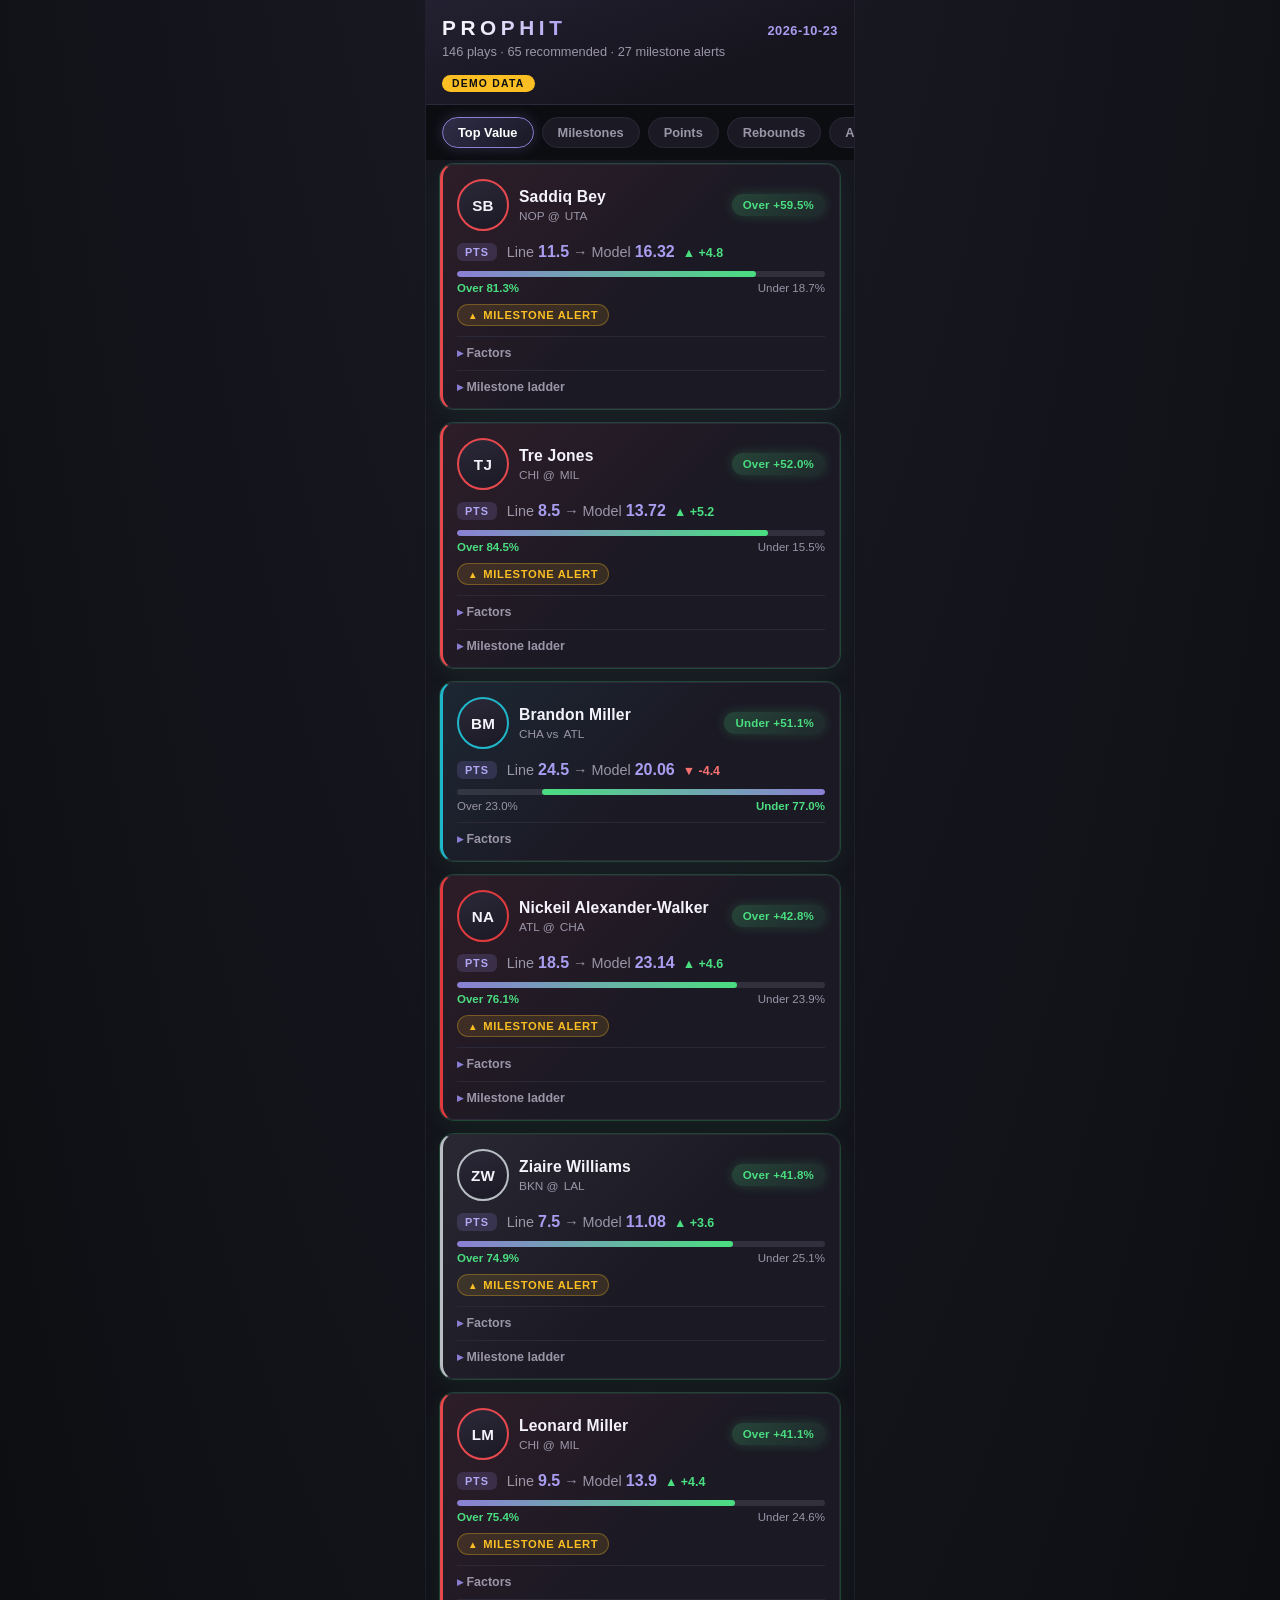
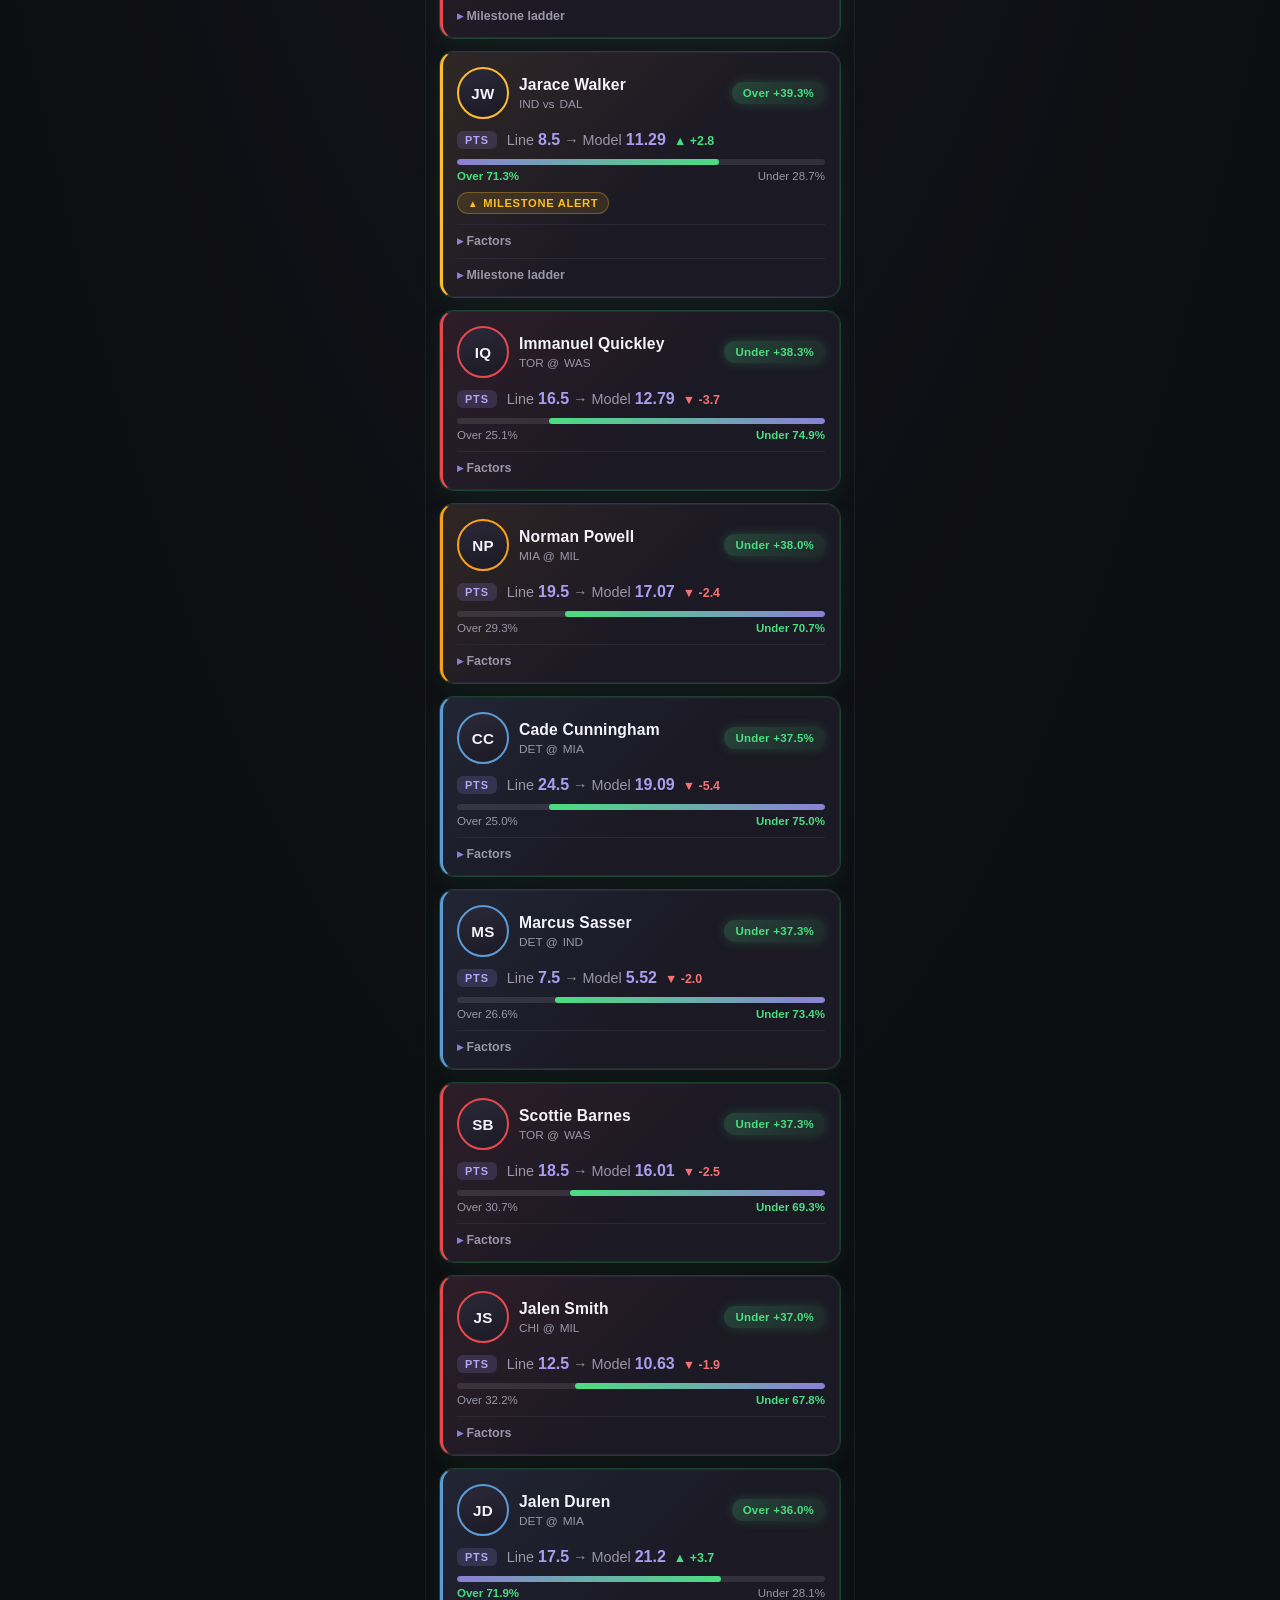
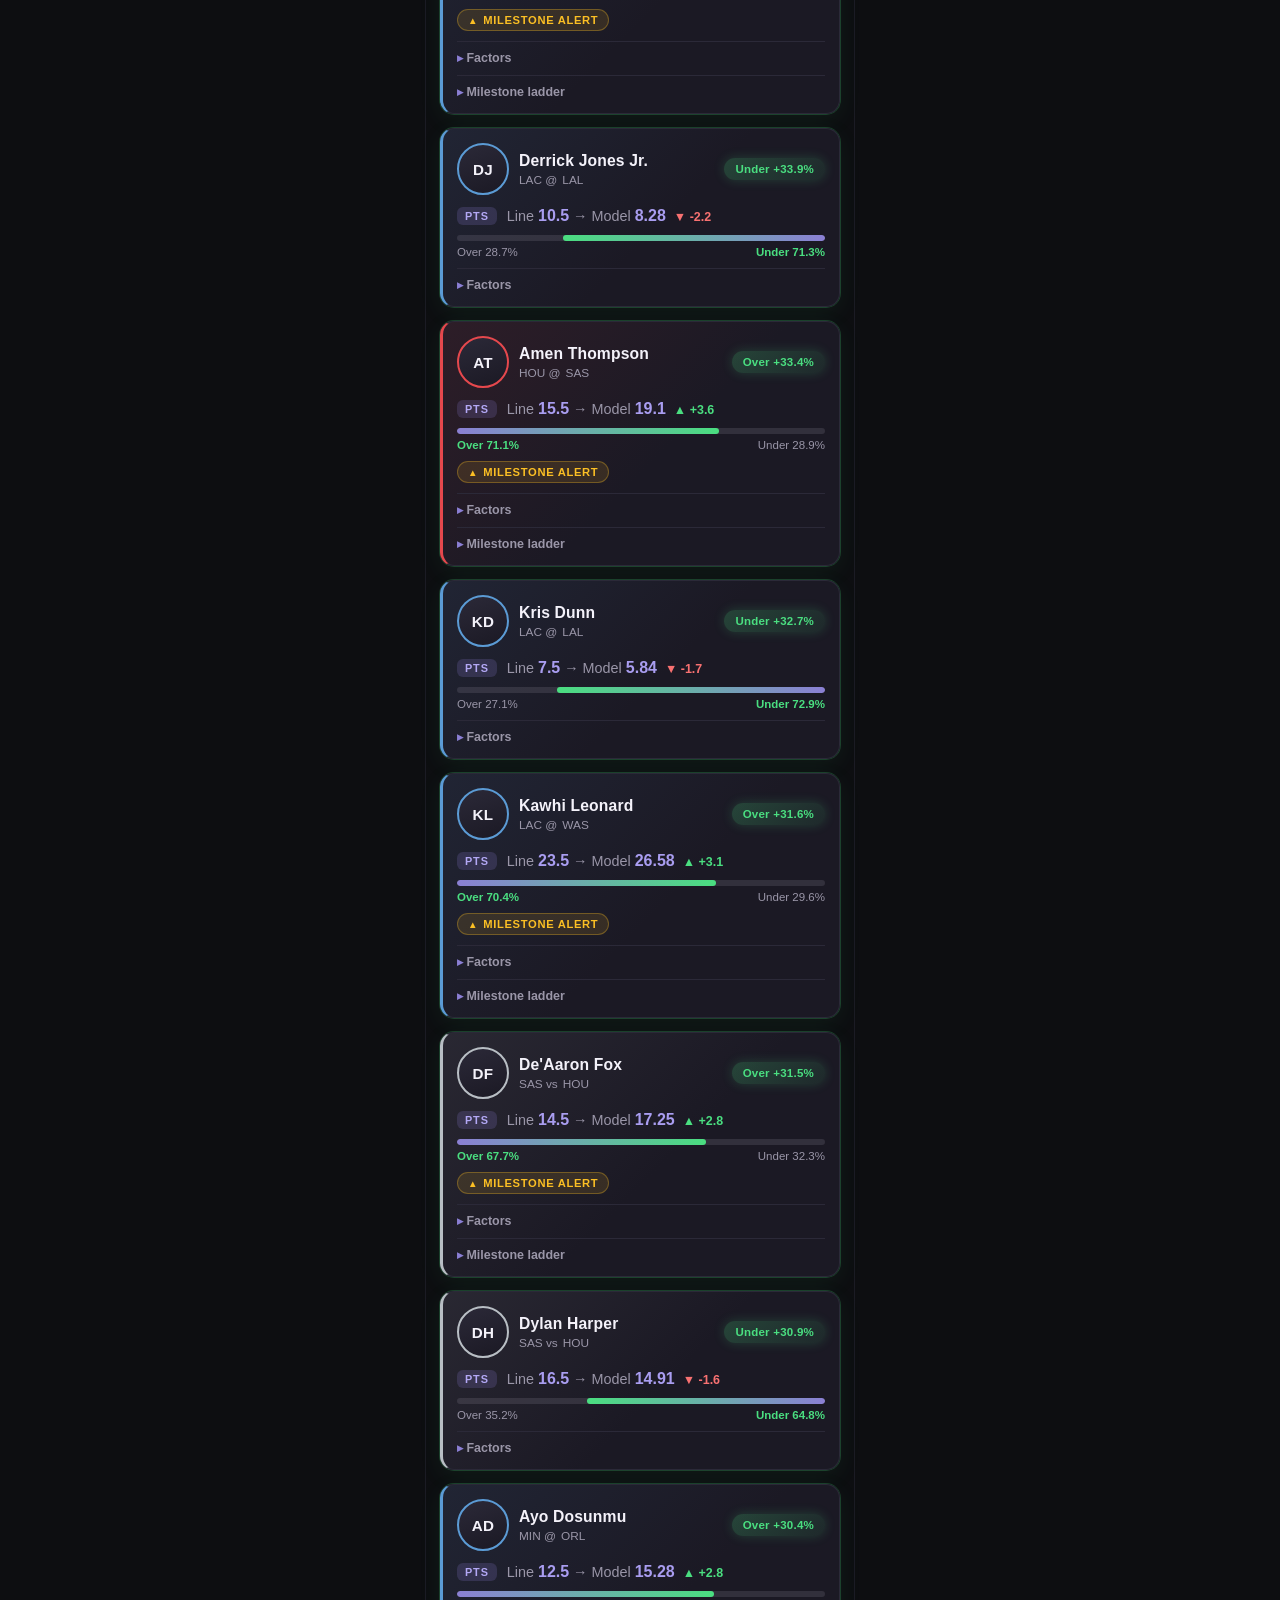
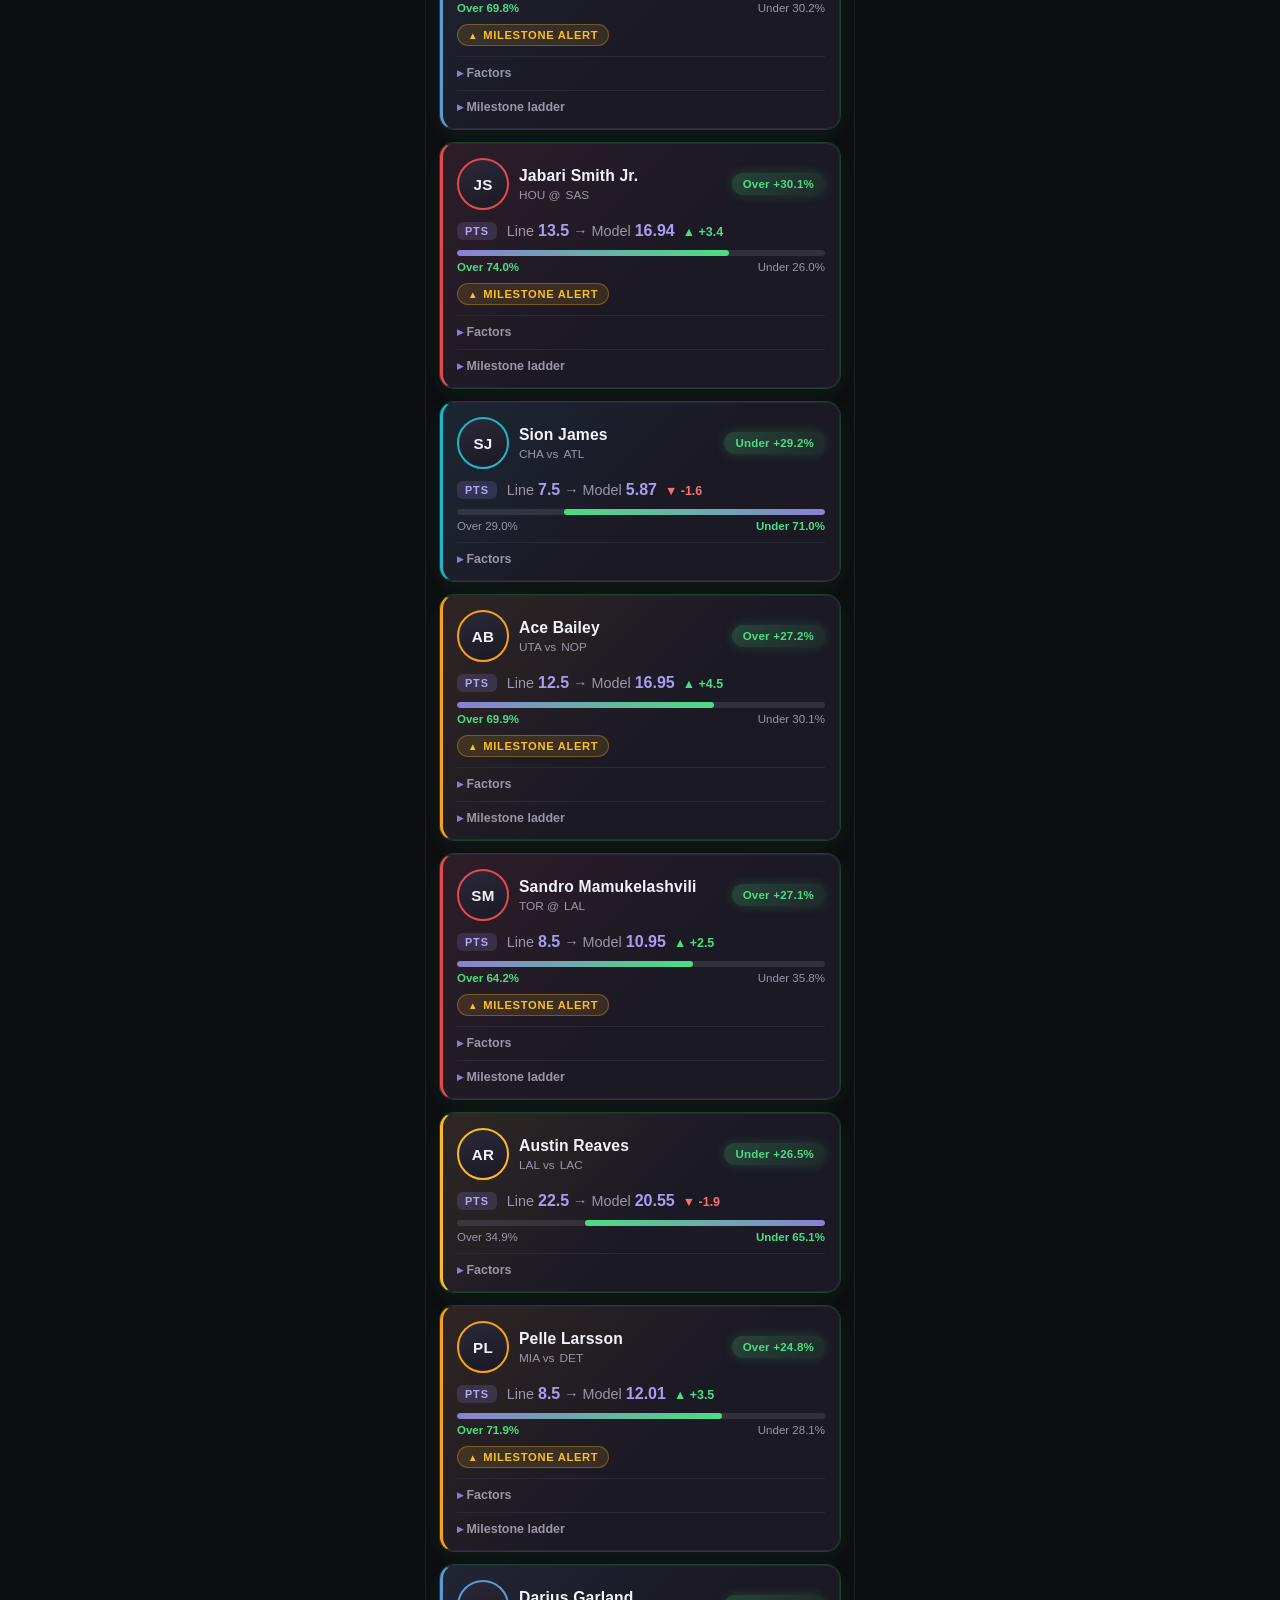
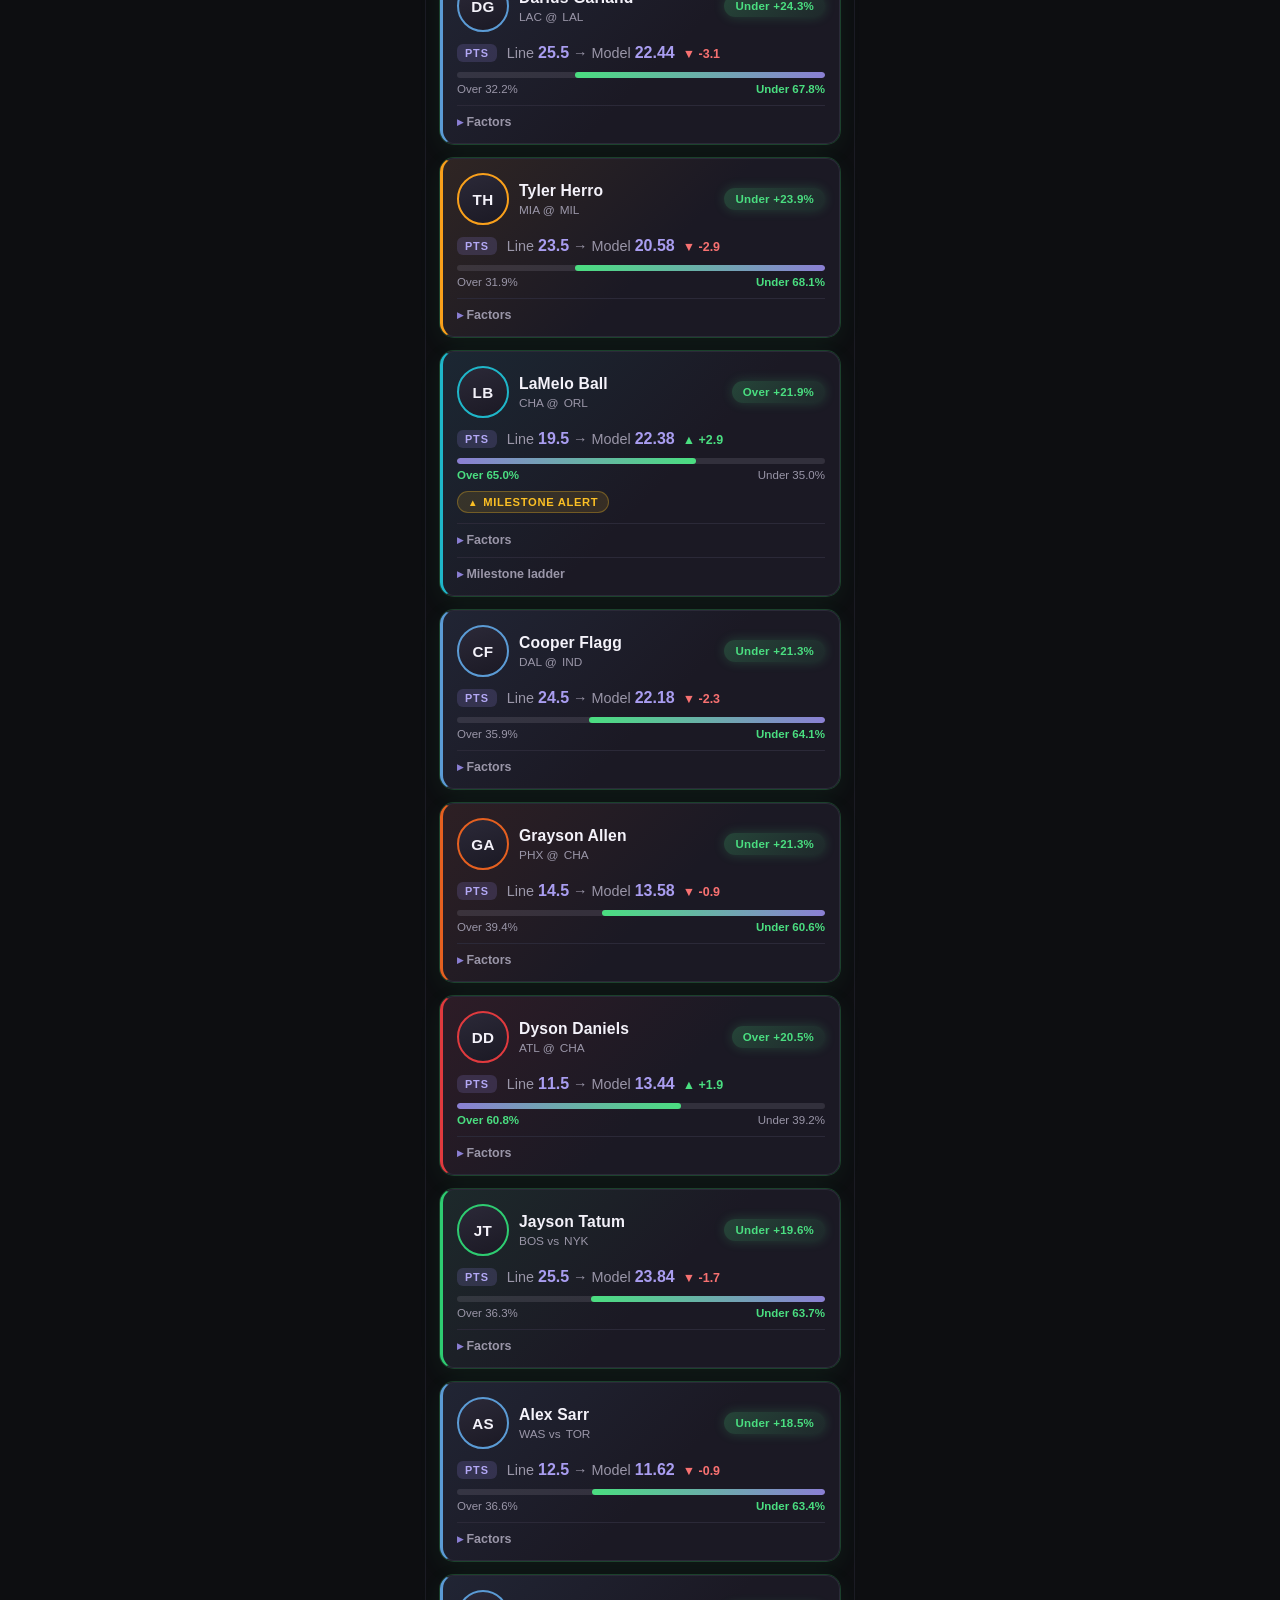
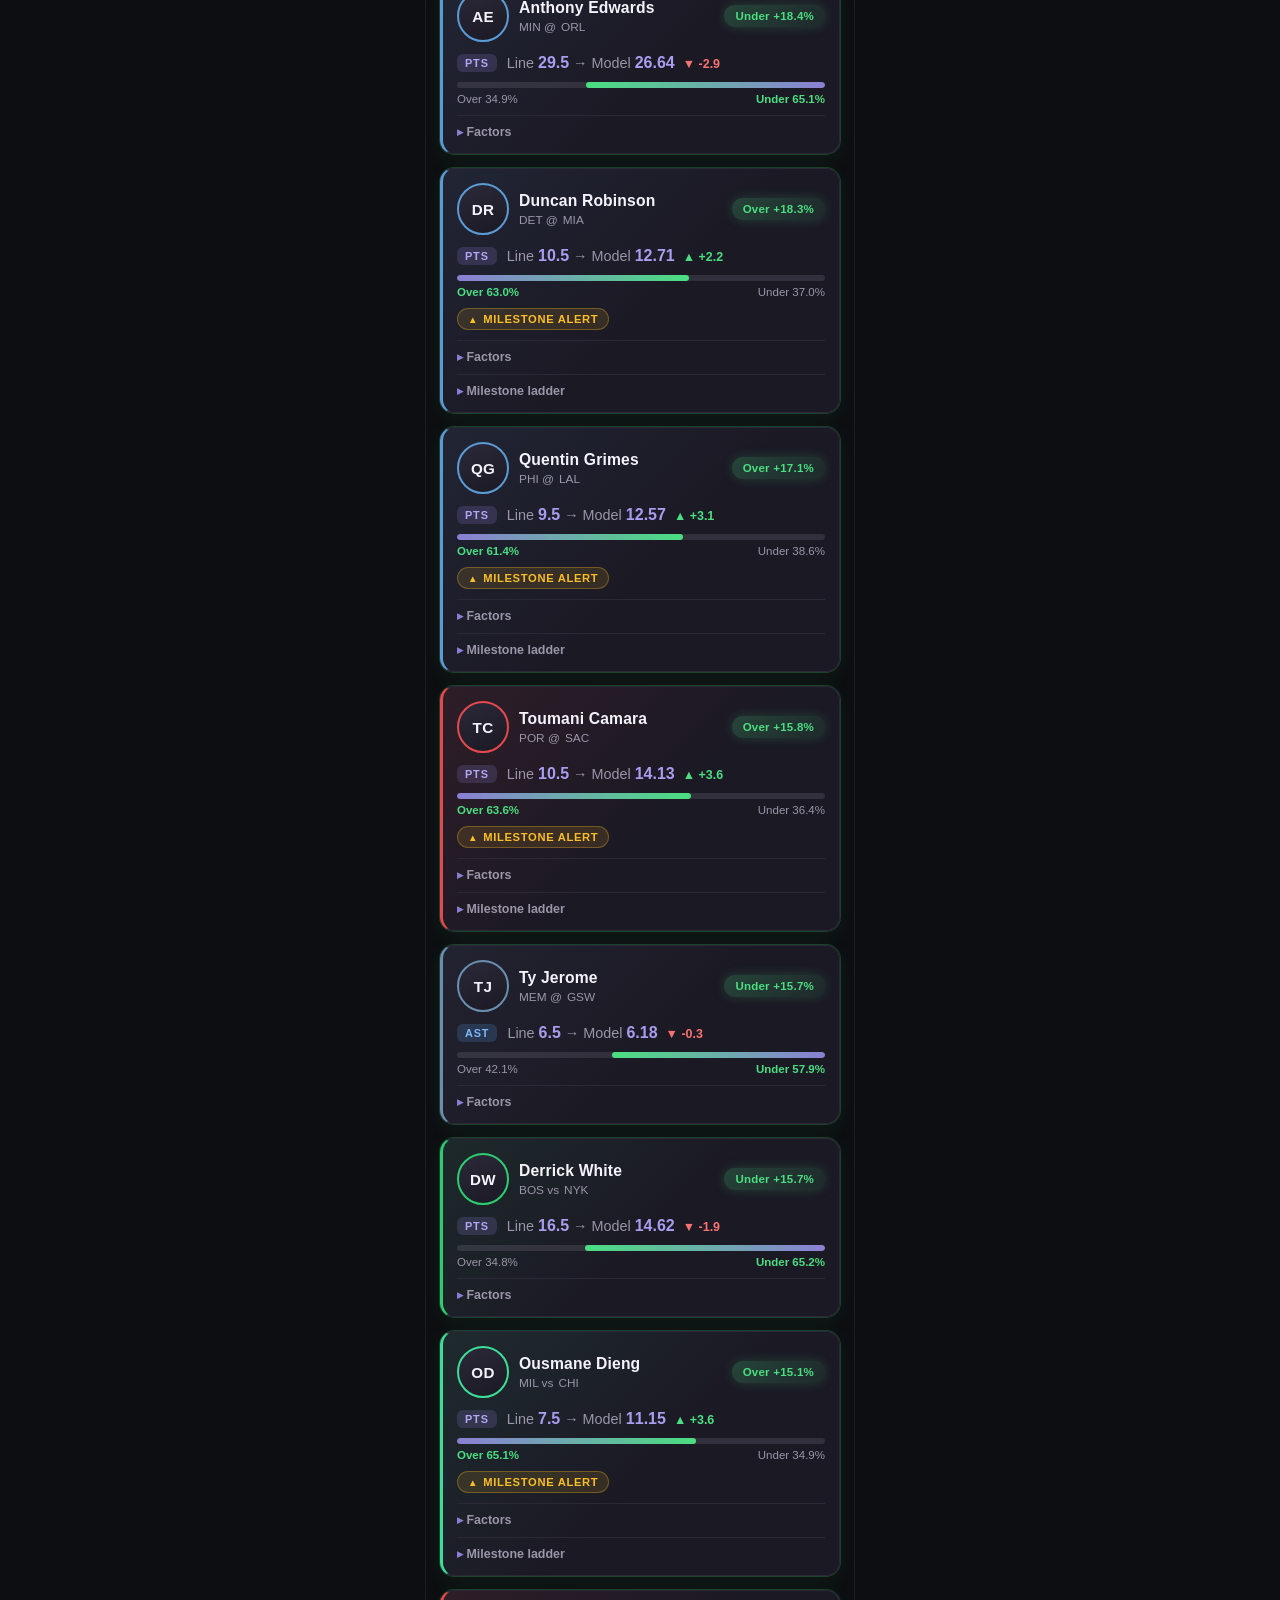
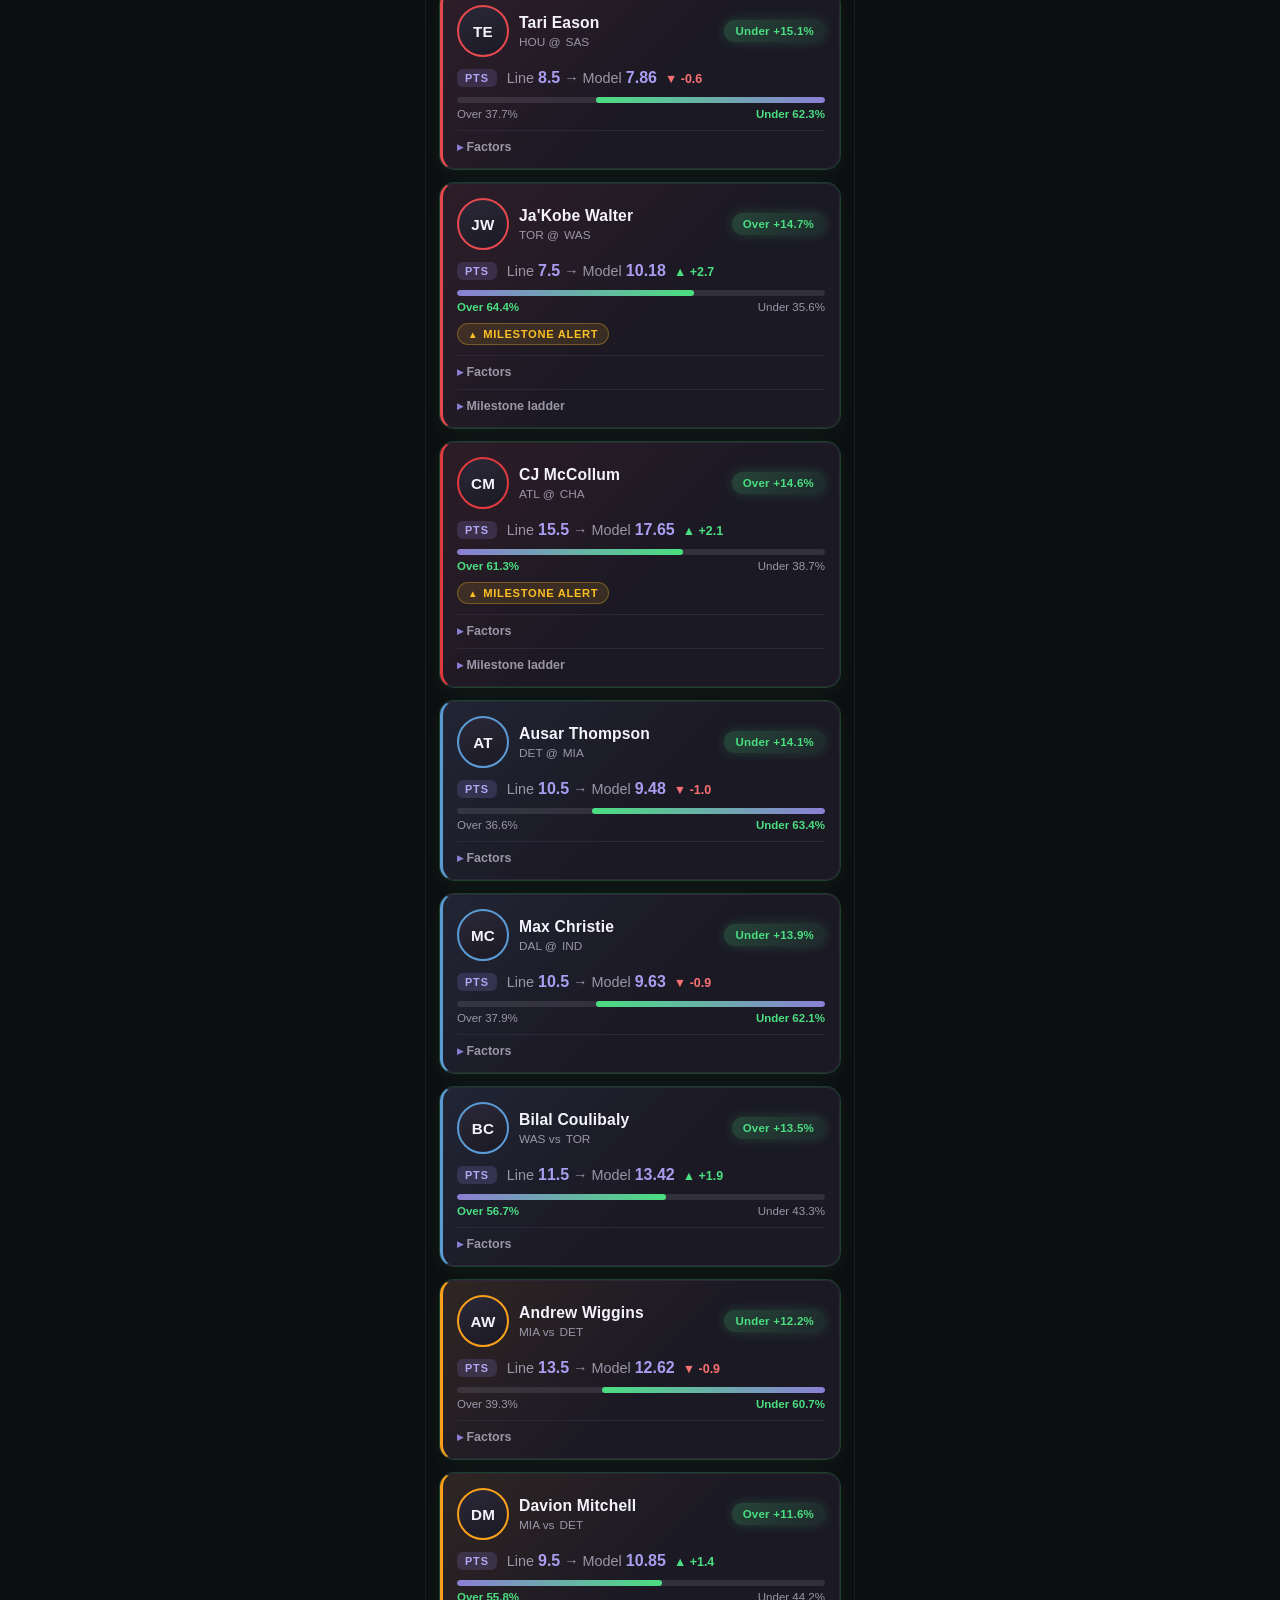
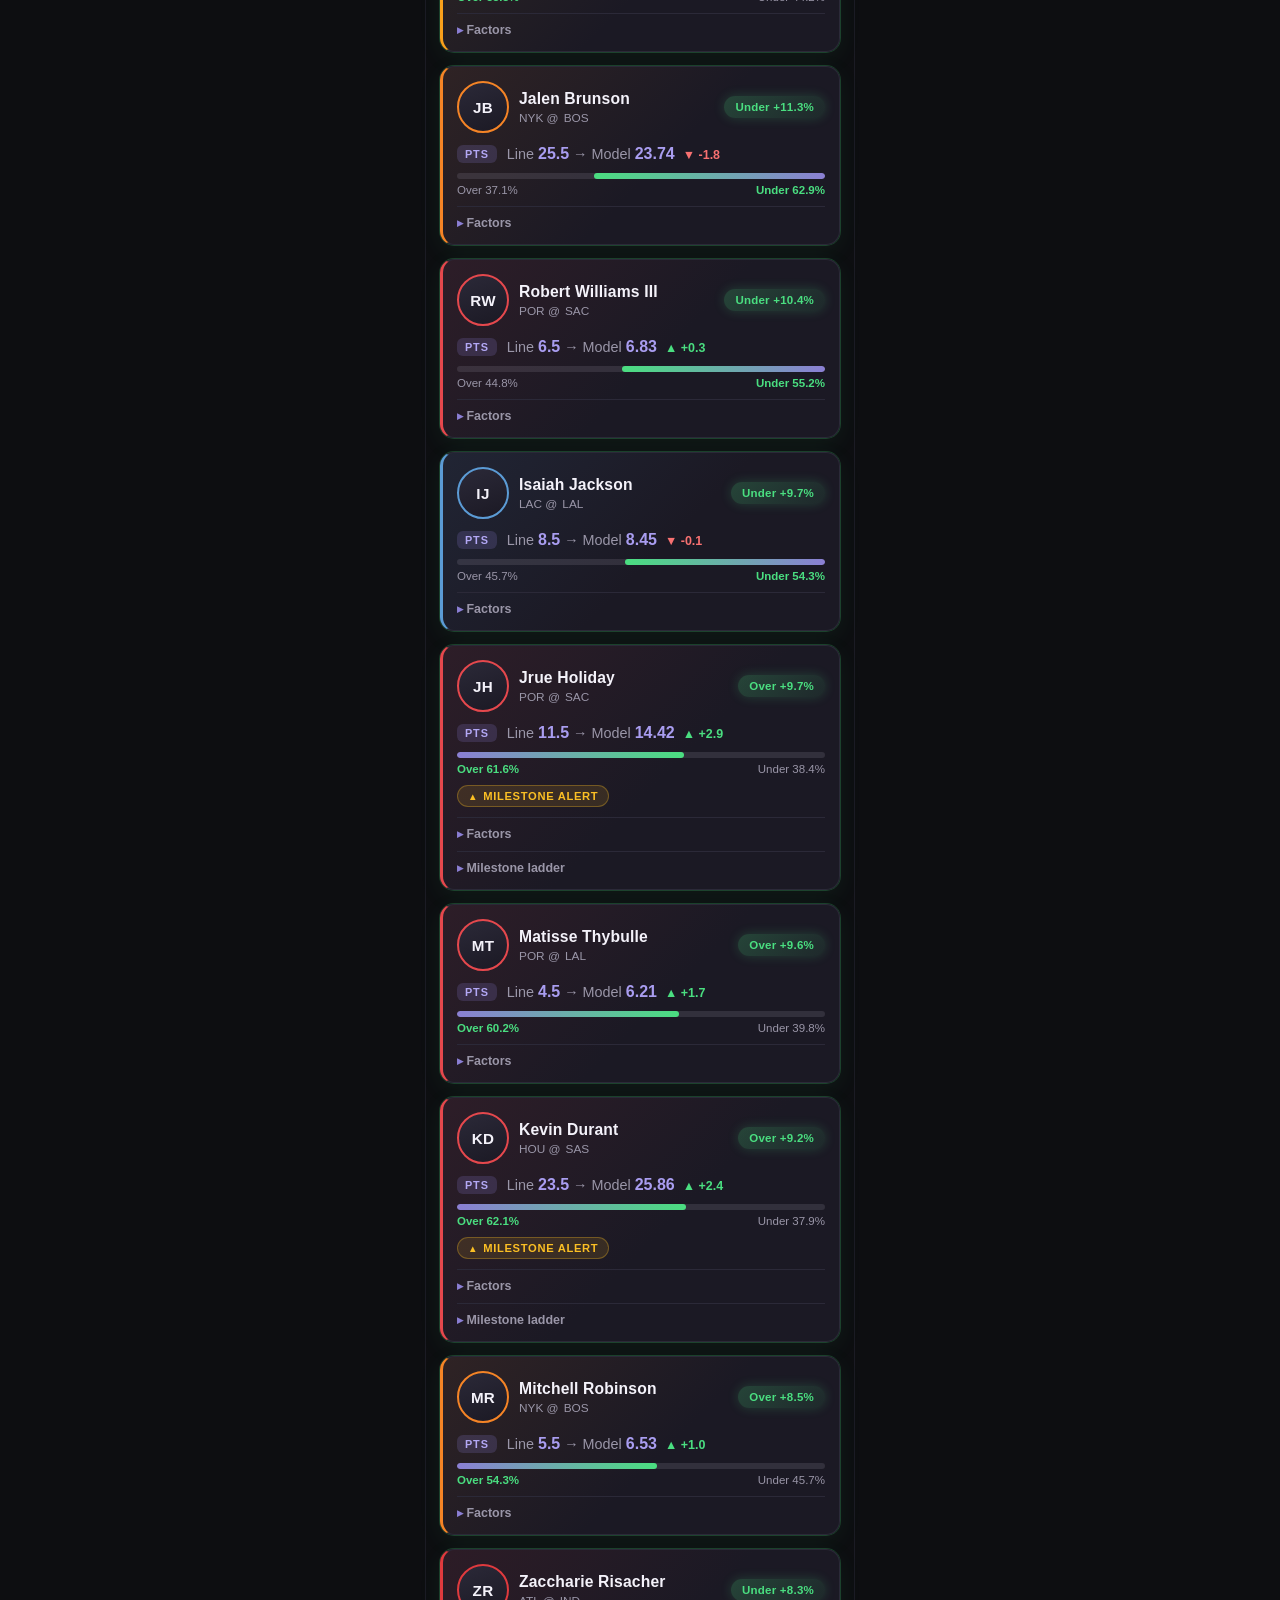
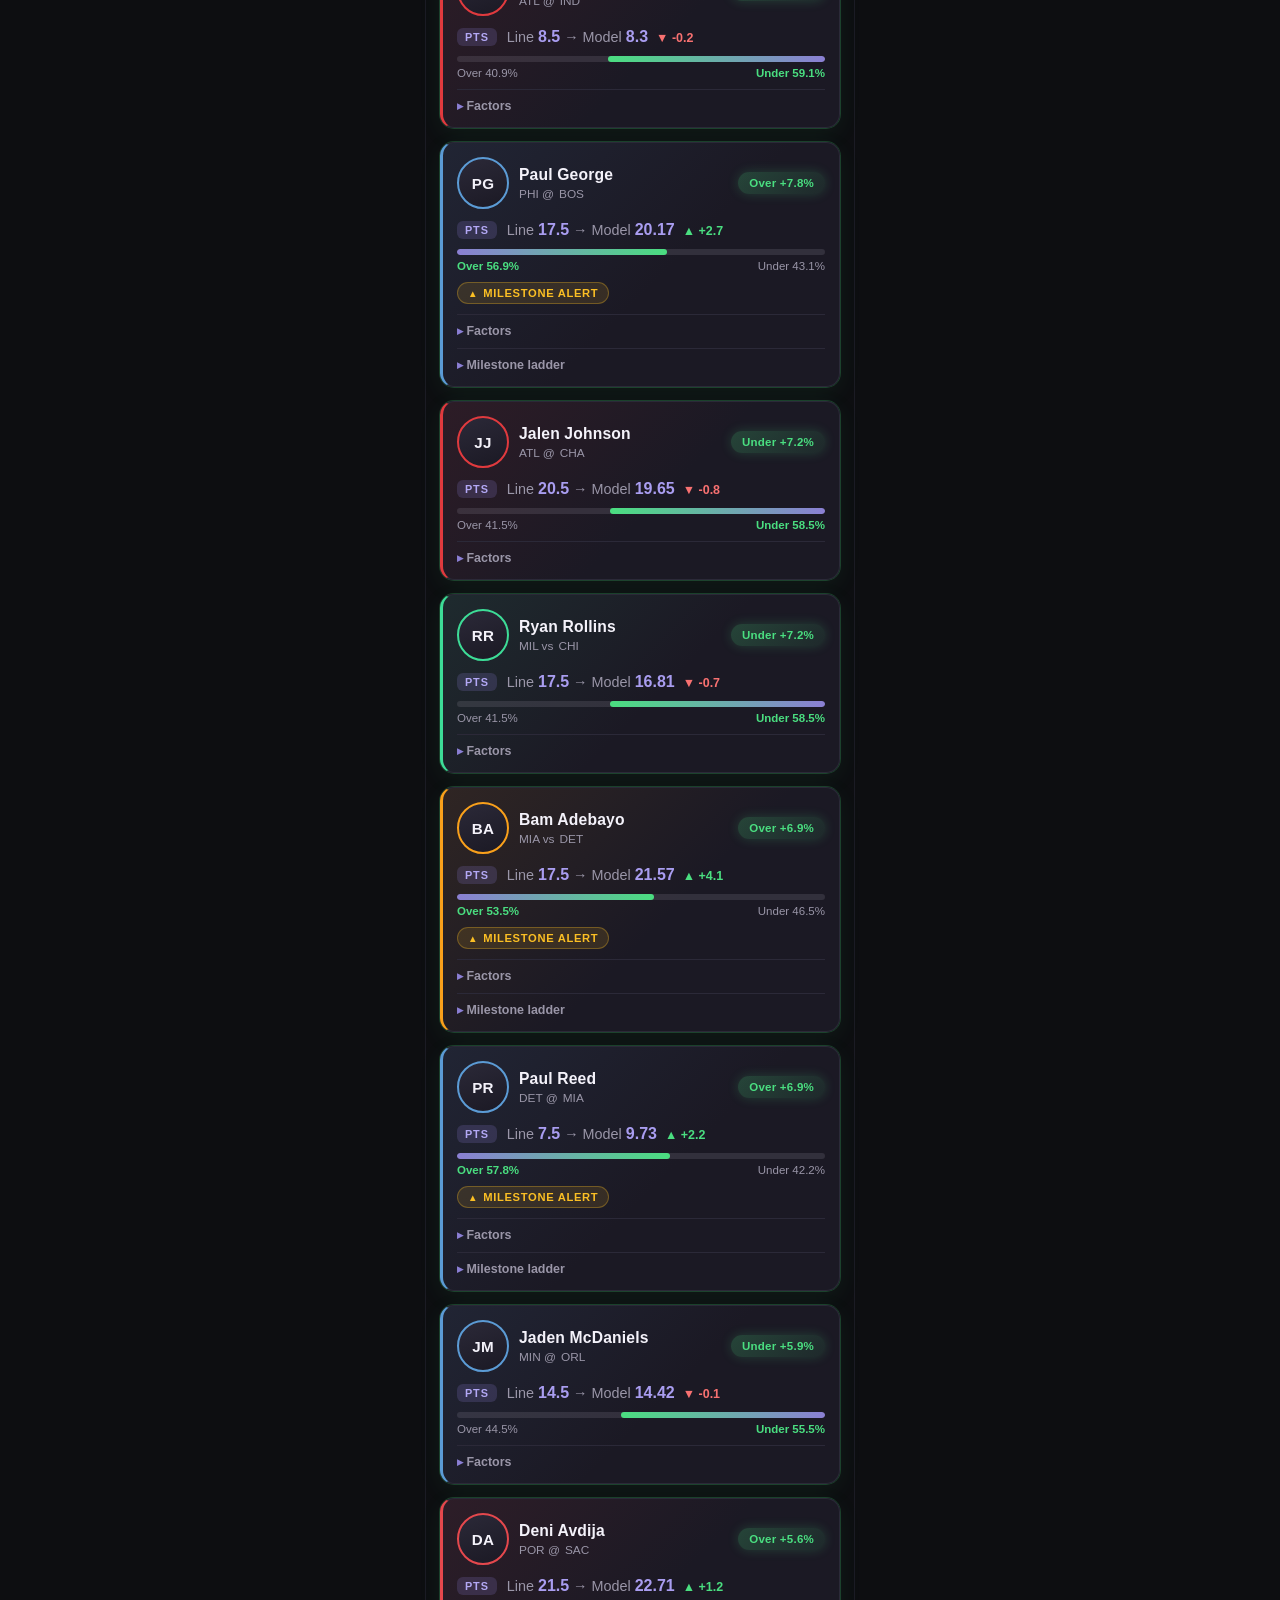
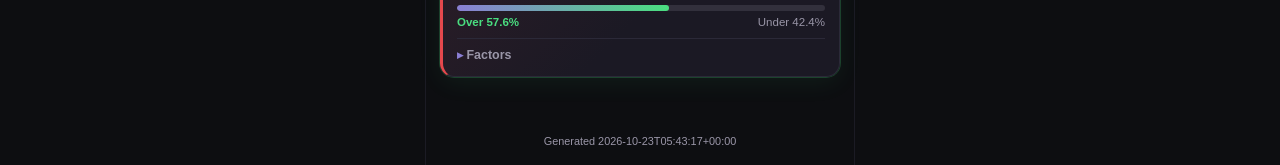
==== site/index.html @ 22189f34 "Real data pipeline: statpick.ai consensus + model record tracker - Consensus source chain now starts" ====
<!DOCTYPE html>
<html lang="en">
  <head>
    <meta charset="UTF-8" />
    <meta
      name="viewport"
      content="width=device-width, initial-scale=1.0, viewport-fit=cover"
    />
    <meta name="theme-color" content="#121316" />
    <title>Prophit — Daily NBA Prop Slate</title>
    <link rel="stylesheet" href="styles.css" />
  </head>
  <body>
    <div class="app">
      <header class="slate-header">
        <div class="header-row">
          <h1>PROPHIT</h1>
          <span id="slate-date" class="slate-date"></span>
        </div>
        <p id="slate-summary" class="slate-summary">Loading slate…</p>
        <div id="model-record" class="model-record" hidden></div>
        <div id="demo-badge" class="demo-badge" hidden>DEMO DATA</div>
      </header>

      <nav class="filter-tabs" id="filter-tabs" aria-label="Play filters">
        <button data-filter="value" class="tab active">Top Value</button>
        <button data-filter="milestones" class="tab">Milestones</button>
        <button data-filter="pts" class="tab">Points</button>
        <button data-filter="reb" class="tab">Rebounds</button>
        <button data-filter="ast" class="tab">Assists</button>
        <button data-filter="all" class="tab">All Plays</button>
      </nav>

      <main id="plays" class="plays" aria-live="polite"></main>

      <footer class="slate-footer">
        <span id="generated-at"></span>
      </footer>
    </div>

    <script src="app.js"></script>
  </body>
</html>
---- site/styles.css ----
/* Prophit design system — charcoal/plum, mobile-first (SRD 7.1) */
:root {
  --bg-base: #0d0e11;
  --bg-raised: #1c1a24;
  --bg-card: #1b1924;
  --bg-tray: #14131b;
  --border: #2b2938;
  --text-primary: #f4f2fa;
  --text-muted: #9a96a8;
  --edge-positive: #4ade80;
  --edge-neutral: #fbbf24;
  --edge-caution: #f87171;
  --accent: #8b7fd4;
  --accent-bright: #a99df0;
  --team: #8b7fd4;
}

* {
  box-sizing: border-box;
  margin: 0;
  padding: 0;
}

html {
  -webkit-text-size-adjust: 100%;
}

body {
  background: var(--bg-base);
  background-image: radial-gradient(
    120% 50% at 50% -10%,
    rgba(139, 127, 212, 0.14),
    transparent 60%
  );
  color: var(--text-primary);
  font-family: -apple-system, BlinkMacSystemFont, "Segoe UI", Roboto, sans-serif;
  min-height: 100vh;
  font-size: 15px;
}

.app {
  max-width: 430px;
  margin: 0 auto;
  min-height: 100vh;
  border-left: 1px solid rgba(43, 41, 56, 0.5);
  border-right: 1px solid rgba(43, 41, 56, 0.5);
}

/* --- sticky header --- */
.slate-header {
  position: sticky;
  top: 0;
  background: linear-gradient(160deg, #232031 0%, #16141d 70%);
  backdrop-filter: blur(12px);
  -webkit-backdrop-filter: blur(12px);
  padding: 16px 16px 12px;
  border-bottom: 1px solid var(--border);
  z-index: 10;
}

.header-row {
  display: flex;
  align-items: baseline;
  justify-content: space-between;
}

.slate-header h1 {
  font-size: 1.3rem;
  letter-spacing: 0.22em;
  font-weight: 800;
  background: linear-gradient(90deg, #f4f2fa 30%, var(--accent-bright));
  -webkit-background-clip: text;
  background-clip: text;
  color: transparent;
}

.slate-date {
  color: var(--accent-bright);
  font-size: 0.8rem;
  font-weight: 700;
  letter-spacing: 0.04em;
}

.slate-summary {
  color: var(--text-muted);
  font-size: 0.8rem;
  margin-top: 4px;
}

.demo-badge {
  display: inline-block;
  margin-top: 8px;
  padding: 3px 10px;
  border-radius: 999px;
  font-size: 0.65rem;
  font-weight: 800;
  letter-spacing: 0.12em;
  color: #0d0e11;
  background: var(--edge-neutral);
}

.model-record {
  display: flex;
  align-items: center;
  flex-wrap: wrap;
  gap: 6px;
  margin-top: 8px;
}

.rec-label {
  font-size: 0.6rem;
  font-weight: 800;
  letter-spacing: 0.14em;
  color: var(--text-muted);
}

.rec-chip {
  padding: 3px 10px;
  border-radius: 999px;
  font-size: 0.68rem;
  font-weight: 700;
  background: rgba(139, 127, 212, 0.14);
  border: 1px solid rgba(139, 127, 212, 0.35);
  color: var(--text-primary);
}

.rec-chip i {
  font-style: normal;
  color: var(--text-muted);
  font-weight: 500;
}

.rec-chip.pos {
  background: rgba(47, 191, 113, 0.14);
  border-color: rgba(47, 191, 113, 0.4);
  color: var(--edge-positive);
}

.rec-chip.neg {
  background: rgba(229, 72, 77, 0.14);
  border-color: rgba(229, 72, 77, 0.4);
  color: var(--edge-caution);
}

/* --- filter tabs --- */
.filter-tabs {
  display: flex;
  gap: 8px;
  overflow-x: auto;
  padding: 12px 16px;
  scrollbar-width: none;
  position: sticky;
  top: 74px;
  background: rgba(13, 14, 17, 0.92);
  backdrop-filter: blur(10px);
  -webkit-backdrop-filter: blur(10px);
  z-index: 9;
}

.filter-tabs::-webkit-scrollbar {
  display: none;
}

.tab {
  background: var(--bg-card);
  color: var(--text-muted);
  border: 1px solid var(--border);
  border-radius: 999px;
  padding: 7px 15px;
  font-size: 0.8rem;
  font-weight: 600;
  white-space: nowrap;
  cursor: pointer;
  transition: all 0.15s ease;
}

.tab.active {
  color: #fff;
  border-color: var(--accent);
  background: linear-gradient(
    135deg,
    rgba(139, 127, 212, 0.28),
    rgba(139, 127, 212, 0.1)
  );
  box-shadow: 0 0 14px rgba(139, 127, 212, 0.25);
}

/* --- play cards --- */
.plays {
  padding: 4px 14px 40px;
  display: flex;
  flex-direction: column;
  gap: 14px;
}

.play-card {
  position: relative;
  background: var(--bg-card);
  background: linear-gradient(
    135deg,
    color-mix(in srgb, var(--team) 9%, var(--bg-card)),
    var(--bg-card) 55%
  );
  border: 1px solid var(--border);
  border-left: 3px solid var(--team);
  border-radius: 14px;
  padding: 14px;
  overflow: hidden;
}

.play-card[data-value="1"] {
  box-shadow:
    0 0 0 1px rgba(74, 222, 128, 0.22),
    0 6px 24px rgba(74, 222, 128, 0.07);
}

.card-top {
  display: flex;
  align-items: center;
  gap: 10px;
}

.avatar {
  position: relative;
  width: 52px;
  height: 52px;
  border-radius: 50%;
  flex-shrink: 0;
  background: linear-gradient(160deg, #2b2938, #1b1924);
  border: 2px solid var(--team);
  display: flex;
  align-items: center;
  justify-content: center;
  overflow: hidden;
  font-weight: 800;
  font-size: 0.95rem;
  color: var(--text-primary);
  letter-spacing: 0.02em;
}

.avatar .initials {
  display: flex;
  align-items: center;
  justify-content: center;
  width: 100%;
  height: 100%;
}

.avatar.loaded .initials {
  display: none;
}

.avatar img {
  position: absolute;
  inset: 0;
  width: 100%;
  height: 100%;
  object-fit: cover;
  object-position: top;
  background: #1b1924;
}

.player-block {
  flex: 1;
  min-width: 0;
}

.player-name {
  font-weight: 700;
  font-size: 0.98rem;
  letter-spacing: 0.01em;
}

.player-meta {
  display: flex;
  align-items: center;
  gap: 5px;
  color: var(--text-muted);
  font-size: 0.74rem;
  margin-top: 3px;
}

.player-meta img {
  width: 16px;
  height: 16px;
  object-fit: contain;
}

.chip {
  border-radius: 999px;
  padding: 5px 11px;
  font-size: 0.72rem;
  font-weight: 800;
  white-space: nowrap;
  letter-spacing: 0.02em;
}

.chip.ev-pos {
  background: linear-gradient(135deg, rgba(74, 222, 128, 0.22), rgba(74, 222, 128, 0.08));
  color: var(--edge-positive);
  box-shadow: 0 0 12px rgba(74, 222, 128, 0.2);
}

.chip.ev-neutral {
  background: rgba(251, 191, 36, 0.14);
  color: var(--edge-neutral);
}

.chip.ev-caution {
  background: rgba(248, 113, 113, 0.12);
  color: var(--edge-caution);
}

/* --- stat line --- */
.stat-row {
  display: flex;
  align-items: center;
  gap: 10px;
  margin-top: 12px;
}

.stat-badge {
  border-radius: 6px;
  padding: 3px 8px;
  font-size: 0.68rem;
  font-weight: 800;
  letter-spacing: 0.08em;
}

.stat-badge.pts { background: rgba(139, 127, 212, 0.2); color: #b3a8f5; }
.stat-badge.reb { background: rgba(74, 222, 128, 0.16); color: #6fe8a0; }
.stat-badge.ast { background: rgba(96, 165, 250, 0.18); color: #7db8f9; }
.stat-badge.fg3m { background: rgba(251, 146, 60, 0.18); color: #fbaa5f; }
.stat-badge.pra, .stat-badge.pr, .stat-badge.pa {
  background: rgba(244, 114, 182, 0.16); color: #f28bc1;
}

.line-model {
  font-size: 0.9rem;
  color: var(--text-muted);
}

.line-model b {
  color: var(--accent-bright);
  font-size: 1rem;
}

.edge-arrow {
  font-weight: 700;
  font-size: 0.78rem;
  margin-left: 4px;
}

.edge-arrow.up { color: var(--edge-positive); }
.edge-arrow.down { color: var(--edge-caution); }

/* --- win probability bar --- */
.prob-bar {
  margin-top: 10px;
  height: 6px;
  border-radius: 999px;
  background: rgba(154, 150, 168, 0.18);
  overflow: hidden;
}

.prob-fill {
  height: 100%;
  border-radius: 999px;
  background: linear-gradient(90deg, var(--accent), var(--edge-positive));
  transition: width 0.4s ease;
}

.prob-fill.under {
  margin-left: auto;
  background: linear-gradient(270deg, var(--accent), var(--edge-positive));
}

.prob-labels {
  display: flex;
  justify-content: space-between;
  margin-top: 5px;
  font-size: 0.72rem;
  color: var(--text-muted);
}

.prob-labels .favored { color: var(--edge-positive); font-weight: 700; }

.milestone-flag {
  display: inline-flex;
  align-items: center;
  gap: 5px;
  margin-top: 10px;
  padding: 4px 10px;
  border-radius: 999px;
  font-size: 0.7rem;
  font-weight: 800;
  letter-spacing: 0.06em;
  color: var(--edge-neutral);
  background: rgba(251, 191, 36, 0.12);
  border: 1px solid rgba(251, 191, 36, 0.3);
}

.milestone-flag::before {
  content: "▲";
  font-size: 0.6rem;
}

/* --- expandable trays --- */
details.tray {
  margin-top: 10px;
  border-top: 1px solid var(--border);
  padding-top: 8px;
}

details.tray summary {
  cursor: pointer;
  color: var(--text-muted);
  font-size: 0.78rem;
  font-weight: 600;
  list-style: none;
}

details.tray summary::before {
  content: "▸ ";
  color: var(--accent);
}

details.tray[open] summary::before {
  content: "▾ ";
}

.fact-grid {
  display: grid;
  grid-template-columns: 1fr 1fr;
  gap: 7px 12px;
  margin-top: 8px;
  font-size: 0.78rem;
  color: var(--text-muted);
}

.fact-grid b {
  color: var(--text-primary);
  font-weight: 600;
}

/* --- milestone ladder --- */
.ladder {
  margin-top: 8px;
  background: var(--bg-tray);
  border: 1px solid var(--border);
  border-radius: 10px;
  padding: 10px;
  font-size: 0.76rem;
}

.ladder-rung {
  display: grid;
  grid-template-columns: 62px 1fr auto;
  align-items: center;
  gap: 8px;
  padding: 5px 0;
}

.ladder-k {
  font-weight: 800;
  color: var(--text-primary);
}

.ladder-bar {
  height: 5px;
  border-radius: 999px;
  background: rgba(154, 150, 168, 0.15);
  overflow: hidden;
}

.ladder-fill {
  height: 100%;
  background: linear-gradient(90deg, var(--accent), var(--edge-neutral));
  border-radius: 999px;
}

.ladder-odds {
  text-align: right;
  font-size: 0.72rem;
  color: var(--text-muted);
  white-space: nowrap;
}

.ladder-odds b {
  color: var(--accent-bright);
}

.ladder-odds .target {
  color: var(--edge-positive);
  font-weight: 700;
}

/* --- misc --- */
.empty-state {
  text-align: center;
  color: var(--text-muted);
  padding: 56px 24px;
  font-size: 0.9rem;
  line-height: 1.5;
}

.slate-footer {
  text-align: center;
  color: var(--text-muted);
  font-size: 0.68rem;
  padding: 18px;
}
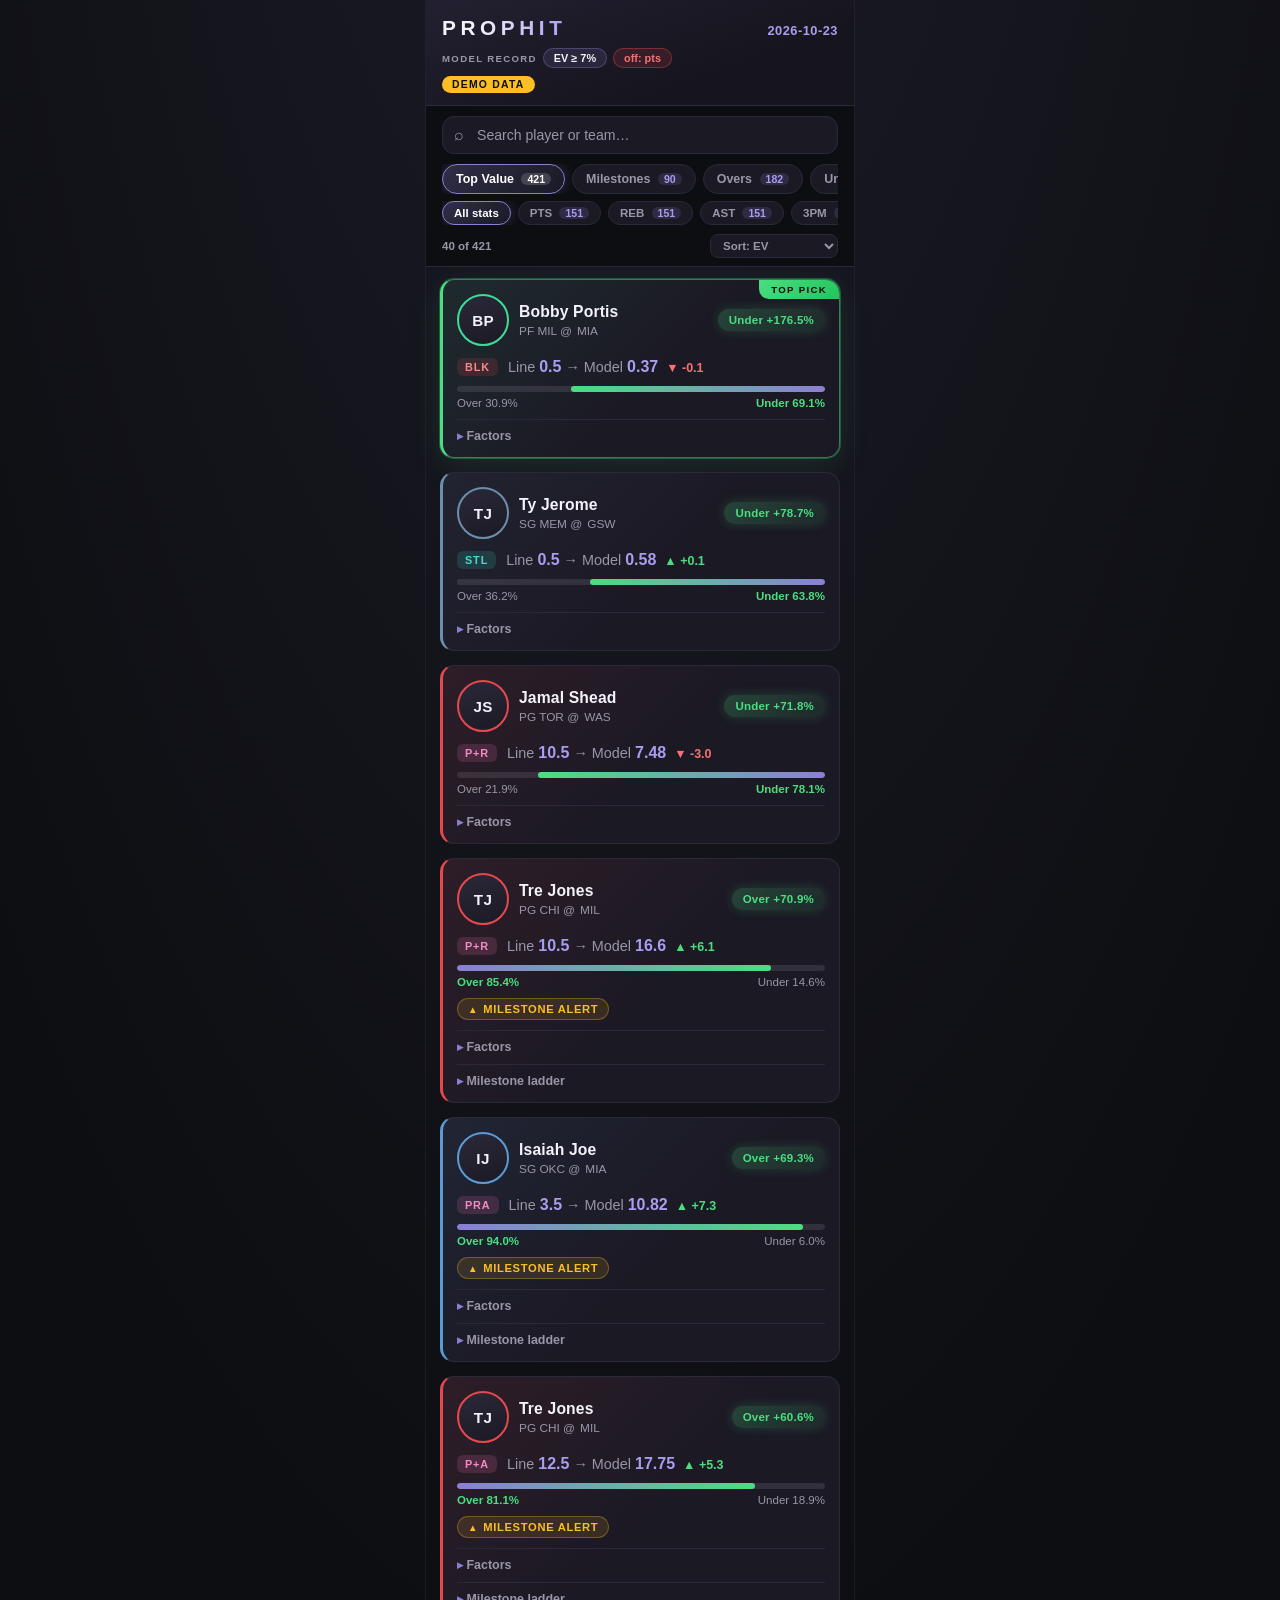
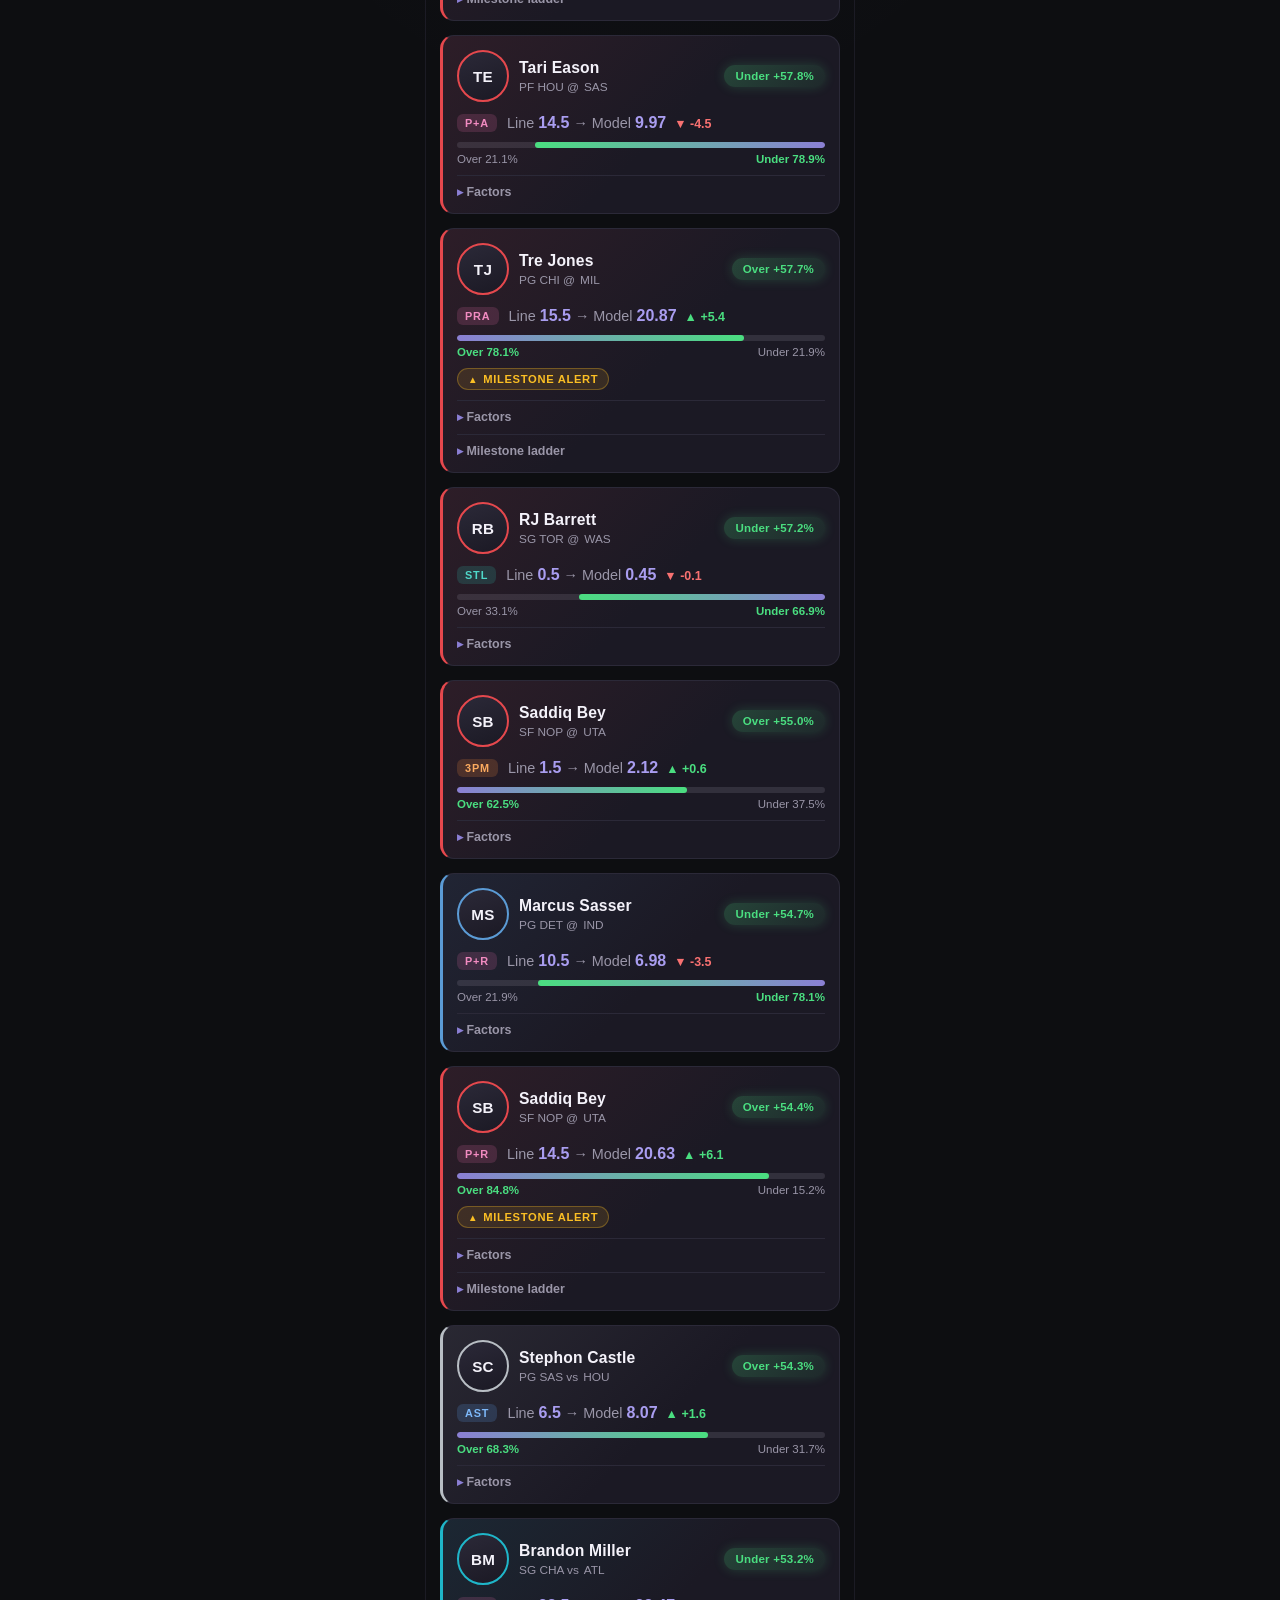
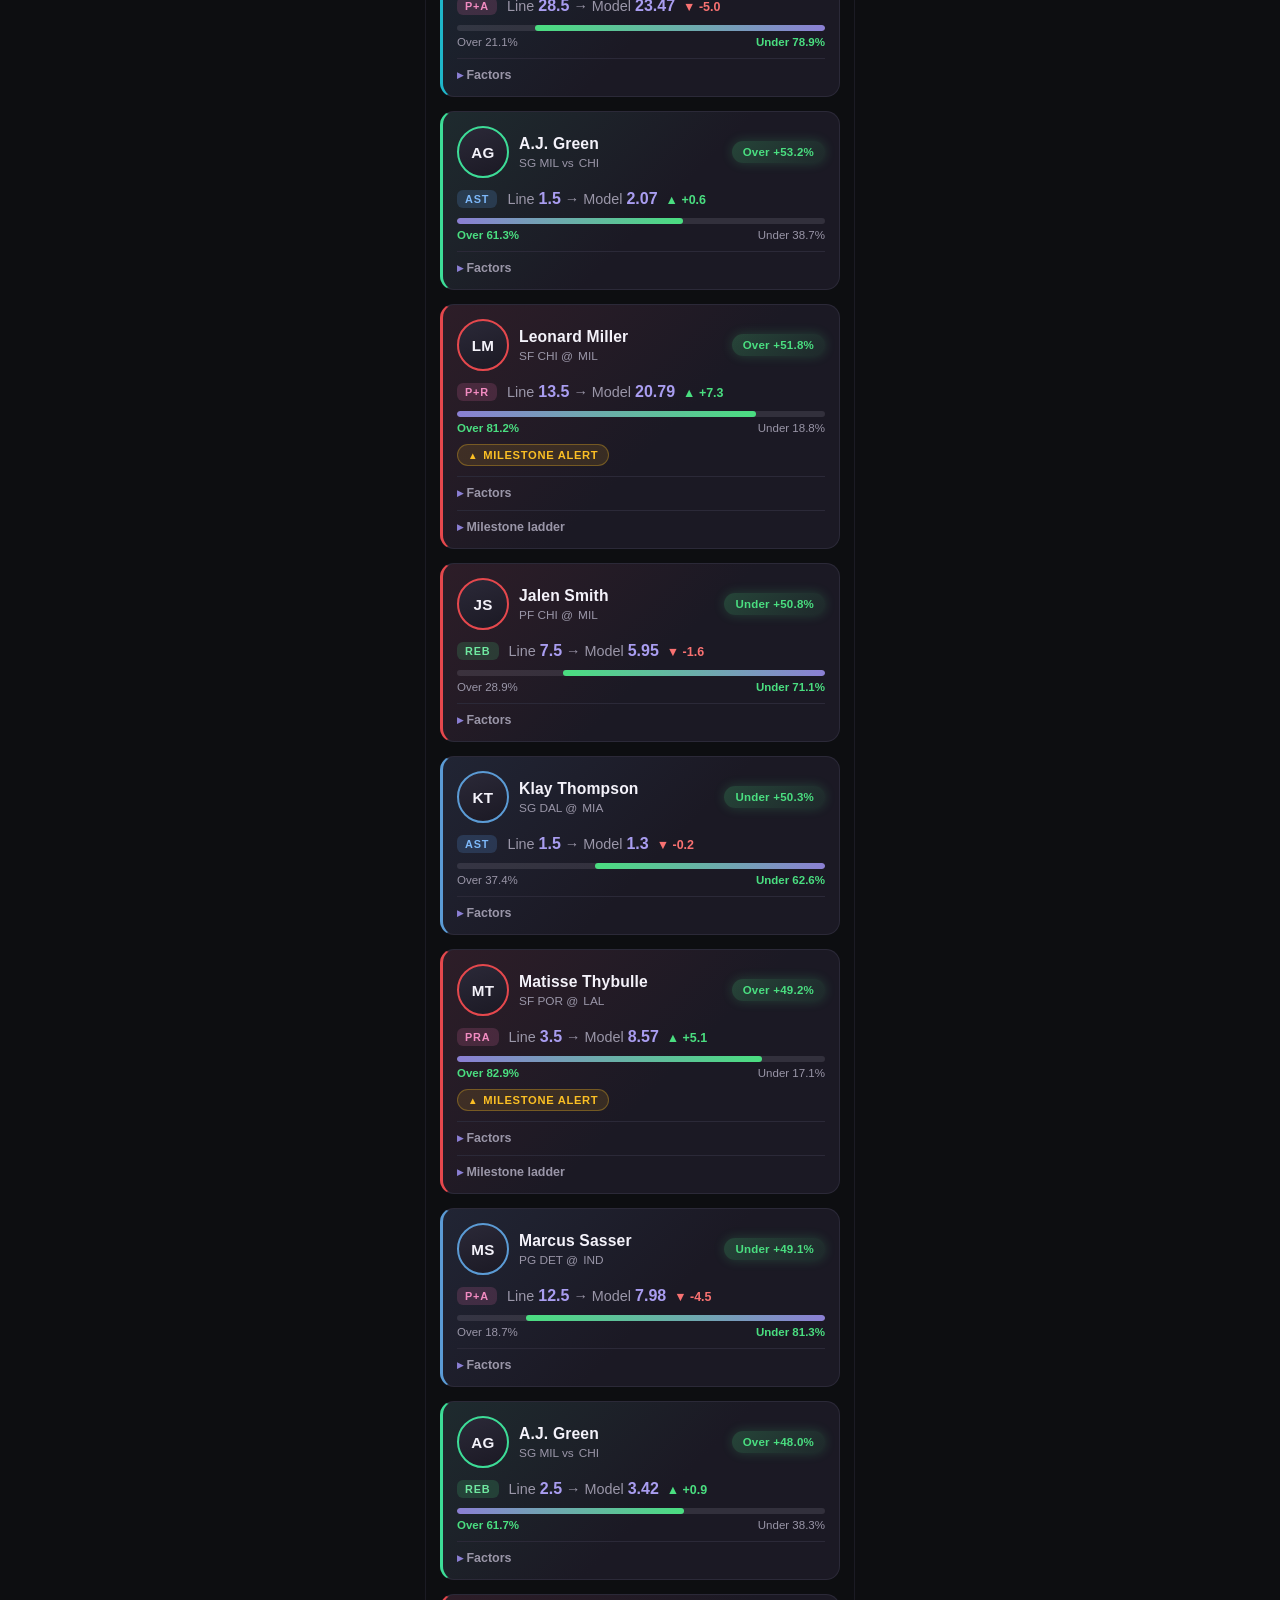
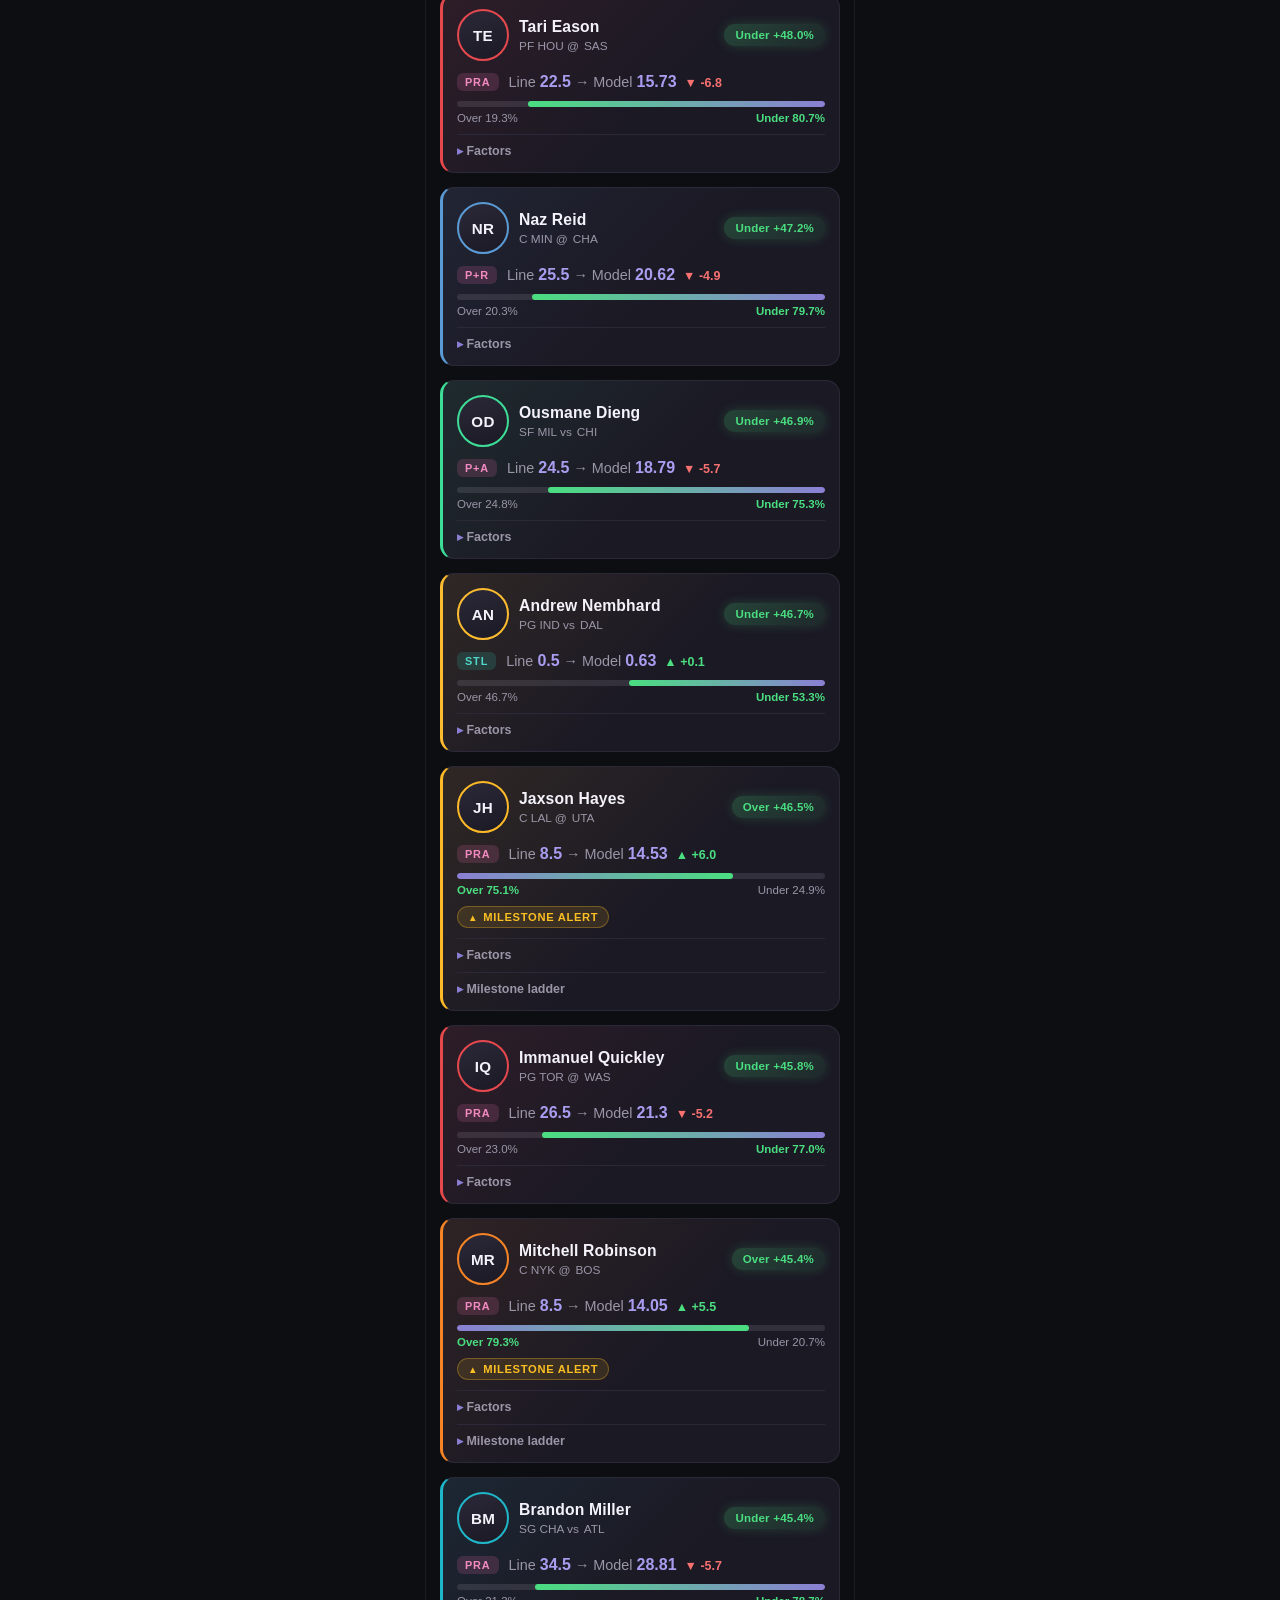
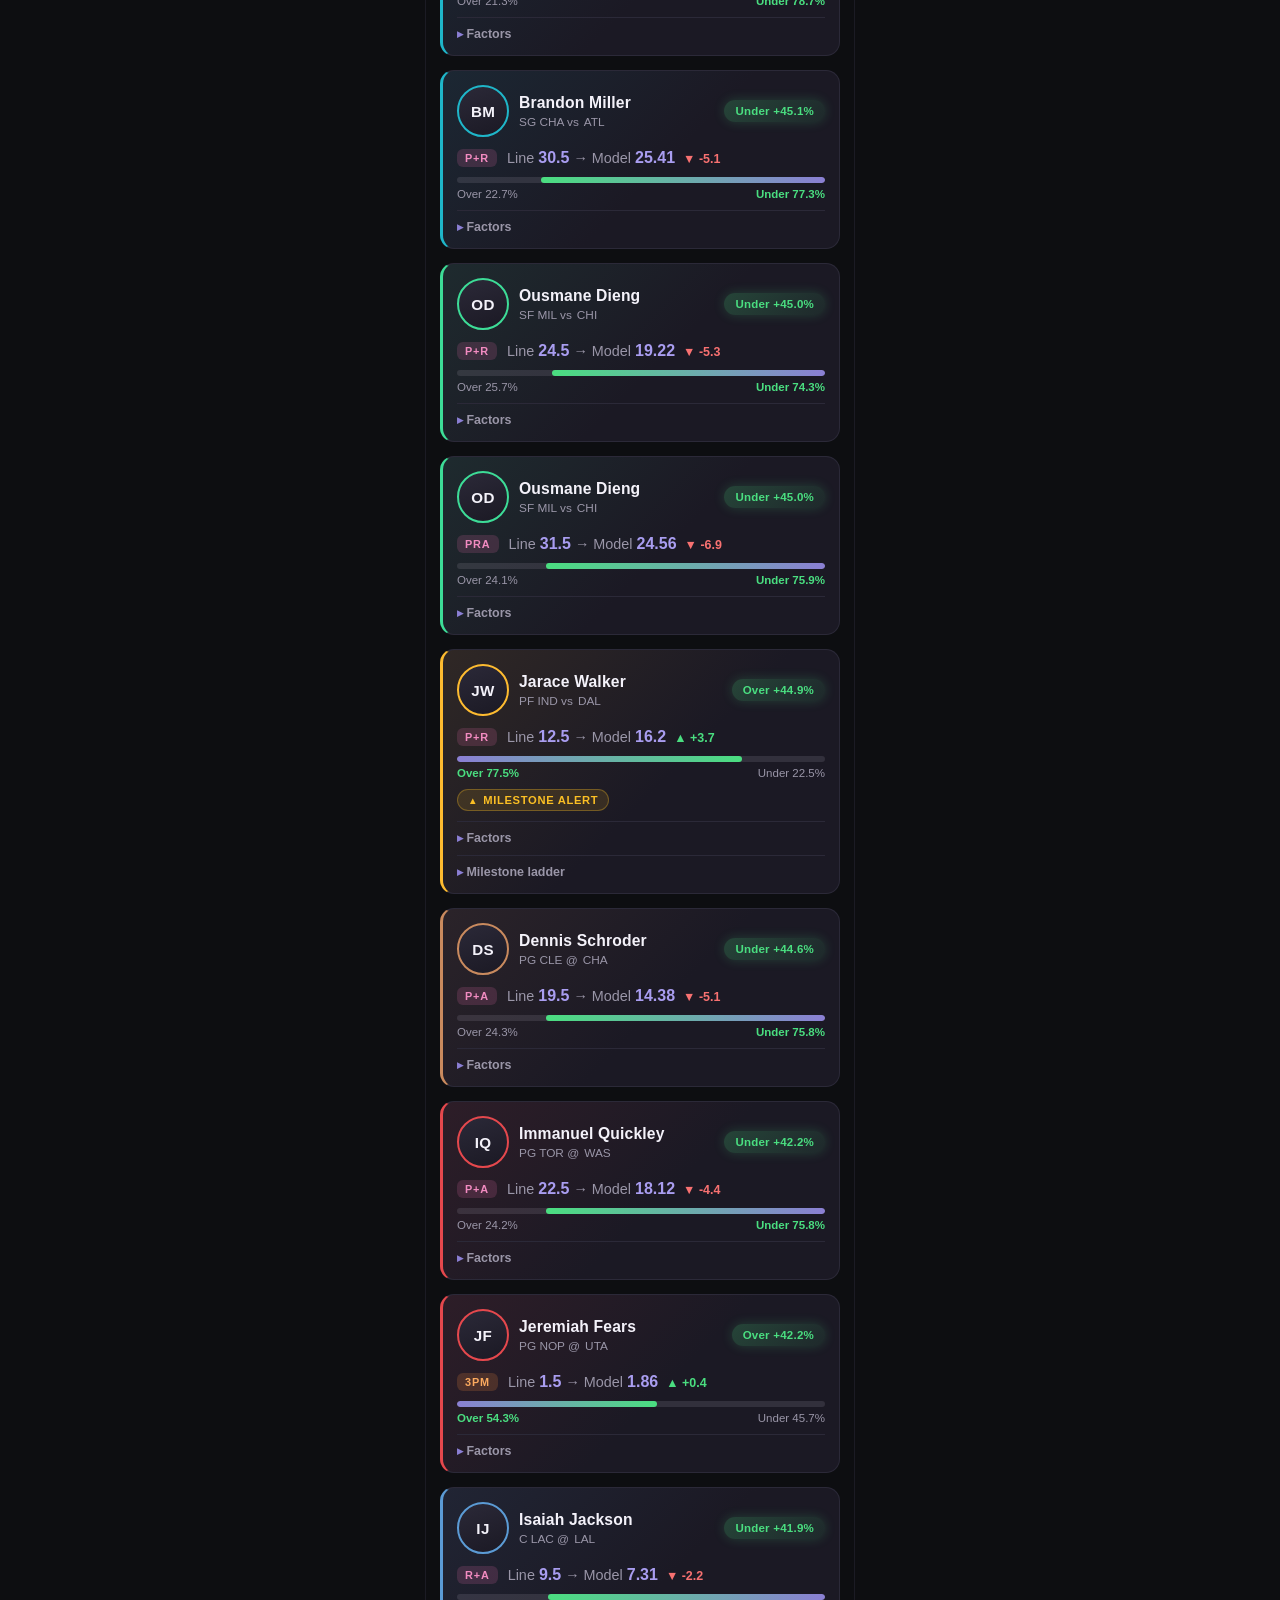
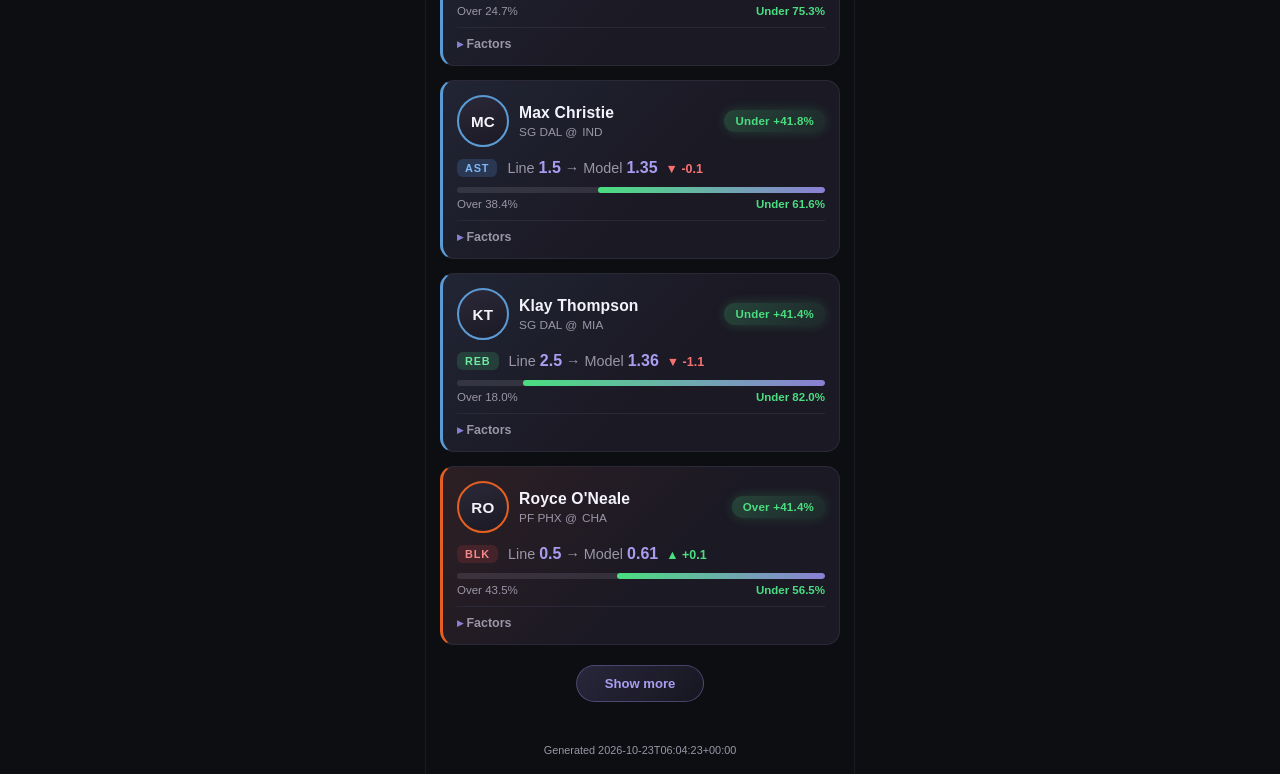
==== commit 4e2afb09: "Dashboard redesign for the full-market slate With ~1,500 plays per board the single-filter UI could " ====
--- a/site/index.html
+++ b/site/index.html
@@ -6,7 +6,7 @@
       name="viewport"
       content="width=device-width, initial-scale=1.0, viewport-fit=cover"
     />
-    <meta name="theme-color" content="#121316" />
+    <meta name="theme-color" content="#0d0e11" />
     <title>Prophit — Daily NBA Prop Slate</title>
     <link rel="stylesheet" href="styles.css" />
   </head>
@@ -17,21 +17,43 @@
           <h1>PROPHIT</h1>
           <span id="slate-date" class="slate-date"></span>
         </div>
-        <p id="slate-summary" class="slate-summary">Loading slate…</p>
         <div id="model-record" class="model-record" hidden></div>
         <div id="demo-badge" class="demo-badge" hidden>DEMO DATA</div>
       </header>
 
-      <nav class="filter-tabs" id="filter-tabs" aria-label="Play filters">
-        <button data-filter="value" class="tab active">Top Value</button>
-        <button data-filter="milestones" class="tab">Milestones</button>
-        <button data-filter="pts" class="tab">Points</button>
-        <button data-filter="reb" class="tab">Rebounds</button>
-        <button data-filter="ast" class="tab">Assists</button>
-        <button data-filter="all" class="tab">All Plays</button>
-      </nav>
+      <div class="controls">
+        <div class="search-wrap">
+          <span class="search-icon">⌕</span>
+          <input
+            id="search"
+            type="search"
+            placeholder="Search player or team…"
+            autocomplete="off"
+          />
+        </div>
+        <nav class="filter-tabs" id="filter-tabs" aria-label="Play filters">
+          <button data-filter="value" class="tab active"></button>
+          <button data-filter="milestones" class="tab"></button>
+          <button data-filter="overs" class="tab"></button>
+          <button data-filter="unders" class="tab"></button>
+          <button data-filter="all" class="tab"></button>
+        </nav>
+        <nav class="stat-tabs" id="stat-tabs" aria-label="Stat filters"></nav>
+        <div class="results-meta">
+          <span id="results-count"></span>
+          <select id="sort-select" aria-label="Sort plays">
+            <option value="ev">Sort: EV</option>
+            <option value="prob">Sort: Probability</option>
+            <option value="edge">Sort: Edge</option>
+            <option value="name">Sort: Player</option>
+          </select>
+        </div>
+      </div>
 
       <main id="plays" class="plays" aria-live="polite"></main>
+      <div class="load-more-wrap">
+        <button id="load-more" class="load-more" hidden>Show more</button>
+      </div>
 
       <footer class="slate-footer">
         <span id="generated-at"></span>
--- a/site/styles.css
+++ b/site/styles.css
@@ -48,14 +48,9 @@
 
 /* --- sticky header --- */
 .slate-header {
-  position: sticky;
-  top: 0;
   background: linear-gradient(160deg, #232031 0%, #16141d 70%);
-  backdrop-filter: blur(12px);
-  -webkit-backdrop-filter: blur(12px);
   padding: 16px 16px 12px;
   border-bottom: 1px solid var(--border);
-  z-index: 10;
 }
 
 .header-row {
@@ -81,12 +76,6 @@
   letter-spacing: 0.04em;
 }
 
-.slate-summary {
-  color: var(--text-muted);
-  font-size: 0.8rem;
-  margin-top: 4px;
-}
-
 .demo-badge {
   display: inline-block;
   margin-top: 8px;
@@ -142,22 +131,70 @@
   color: var(--edge-caution);
 }
 
+/* --- controls (sticky: search + tabs + meta) --- */
+.controls {
+  position: sticky;
+  top: 0;
+  z-index: 10;
+  background: rgba(13, 14, 17, 0.94);
+  backdrop-filter: blur(14px);
+  -webkit-backdrop-filter: blur(14px);
+  border-bottom: 1px solid var(--border);
+  padding: 10px 16px 8px;
+}
+
+.search-wrap {
+  position: relative;
+  margin-bottom: 10px;
+}
+
+.search-icon {
+  position: absolute;
+  left: 12px;
+  top: 50%;
+  transform: translateY(-50%);
+  color: var(--text-muted);
+  font-size: 1rem;
+  pointer-events: none;
+}
+
+#search {
+  width: 100%;
+  background: var(--bg-card);
+  border: 1px solid var(--border);
+  border-radius: 12px;
+  color: var(--text-primary);
+  font-size: 0.88rem;
+  padding: 10px 12px 10px 34px;
+  outline: none;
+  transition: border-color 0.15s ease;
+  -webkit-appearance: none;
+}
+
+#search:focus {
+  border-color: var(--accent);
+  box-shadow: 0 0 0 3px rgba(139, 127, 212, 0.15);
+}
+
+#search::placeholder {
+  color: var(--text-muted);
+}
+
 /* --- filter tabs --- */
-.filter-tabs {
-  display: flex;
-  gap: 8px;
+.filter-tabs,
+.stat-tabs {
+  display: flex;
+  gap: 7px;
   overflow-x: auto;
-  padding: 12px 16px;
   scrollbar-width: none;
-  position: sticky;
-  top: 74px;
-  background: rgba(13, 14, 17, 0.92);
-  backdrop-filter: blur(10px);
-  -webkit-backdrop-filter: blur(10px);
-  z-index: 9;
-}
-
-.filter-tabs::-webkit-scrollbar {
+}
+
+.stat-tabs {
+  margin-top: 7px;
+}
+
+.filter-tabs::-webkit-scrollbar,
+.stat-tabs::-webkit-scrollbar {
   display: none;
 }
 
@@ -166,8 +203,8 @@
   color: var(--text-muted);
   border: 1px solid var(--border);
   border-radius: 999px;
-  padding: 7px 15px;
-  font-size: 0.8rem;
+  padding: 7px 13px;
+  font-size: 0.78rem;
   font-weight: 600;
   white-space: nowrap;
   cursor: pointer;
@@ -185,9 +222,56 @@
   box-shadow: 0 0 14px rgba(139, 127, 212, 0.25);
 }
 
+.stat-tab {
+  padding: 5px 11px;
+  font-size: 0.72rem;
+}
+
+.tab-n {
+  display: inline-block;
+  margin-left: 4px;
+  padding: 0 6px;
+  border-radius: 999px;
+  background: rgba(139, 127, 212, 0.18);
+  color: var(--accent-bright);
+  font-size: 0.66rem;
+  font-weight: 800;
+}
+
+.tab.active .tab-n {
+  background: rgba(255, 255, 255, 0.16);
+  color: #fff;
+}
+
+/* --- results meta row --- */
+.results-meta {
+  display: flex;
+  align-items: center;
+  justify-content: space-between;
+  margin-top: 9px;
+  font-size: 0.72rem;
+  color: var(--text-muted);
+}
+
+#results-count {
+  font-weight: 600;
+}
+
+#sort-select {
+  background: var(--bg-card);
+  color: var(--text-muted);
+  border: 1px solid var(--border);
+  border-radius: 8px;
+  font-size: 0.72rem;
+  font-weight: 600;
+  padding: 4px 8px;
+  outline: none;
+  cursor: pointer;
+}
+
 /* --- play cards --- */
 .plays {
-  padding: 4px 14px 40px;
+  padding: 12px 14px 20px;
   display: flex;
   flex-direction: column;
   gap: 14px;
@@ -195,7 +279,6 @@
 
 .play-card {
   position: relative;
-  background: var(--bg-card);
   background: linear-gradient(
     135deg,
     color-mix(in srgb, var(--team) 9%, var(--bg-card)),
@@ -208,10 +291,25 @@
   overflow: hidden;
 }
 
-.play-card[data-value="1"] {
+.play-card.featured {
+  border-color: rgba(74, 222, 128, 0.5);
+  border-left-color: var(--edge-positive);
   box-shadow:
-    0 0 0 1px rgba(74, 222, 128, 0.22),
-    0 6px 24px rgba(74, 222, 128, 0.07);
+    0 0 0 1px rgba(74, 222, 128, 0.3),
+    0 8px 32px rgba(74, 222, 128, 0.12);
+}
+
+.featured-tag {
+  position: absolute;
+  top: 0;
+  right: 0;
+  background: linear-gradient(135deg, var(--edge-positive), #22c55e);
+  color: #0d0e11;
+  font-size: 0.6rem;
+  font-weight: 900;
+  letter-spacing: 0.14em;
+  padding: 4px 12px;
+  border-bottom-left-radius: 10px;
 }
 
 .card-top {
@@ -331,9 +429,12 @@
 .stat-badge.reb { background: rgba(74, 222, 128, 0.16); color: #6fe8a0; }
 .stat-badge.ast { background: rgba(96, 165, 250, 0.18); color: #7db8f9; }
 .stat-badge.fg3m { background: rgba(251, 146, 60, 0.18); color: #fbaa5f; }
-.stat-badge.pra, .stat-badge.pr, .stat-badge.pa {
+.stat-badge.pra, .stat-badge.pr, .stat-badge.pa, .stat-badge.ra {
   background: rgba(244, 114, 182, 0.16); color: #f28bc1;
 }
+.stat-badge.stl { background: rgba(45, 212, 191, 0.16); color: #4fd8c9; }
+.stat-badge.blk { background: rgba(229, 72, 77, 0.16); color: #f48a8a; }
+.stat-badge.tov { background: rgba(154, 150, 168, 0.16); color: #b6b2c2; }
 
 .line-model {
   font-size: 0.9rem;
@@ -495,6 +596,33 @@
   font-weight: 700;
 }
 
+/* --- load more --- */
+.load-more-wrap {
+  display: flex;
+  justify-content: center;
+  padding: 0 16px 24px;
+}
+
+.load-more {
+  background: linear-gradient(
+    135deg,
+    rgba(139, 127, 212, 0.22),
+    rgba(139, 127, 212, 0.08)
+  );
+  color: var(--accent-bright);
+  border: 1px solid rgba(139, 127, 212, 0.4);
+  border-radius: 999px;
+  padding: 10px 28px;
+  font-size: 0.82rem;
+  font-weight: 700;
+  cursor: pointer;
+  transition: all 0.15s ease;
+}
+
+.load-more:active {
+  transform: scale(0.97);
+}
+
 /* --- misc --- */
 .empty-state {
   text-align: center;
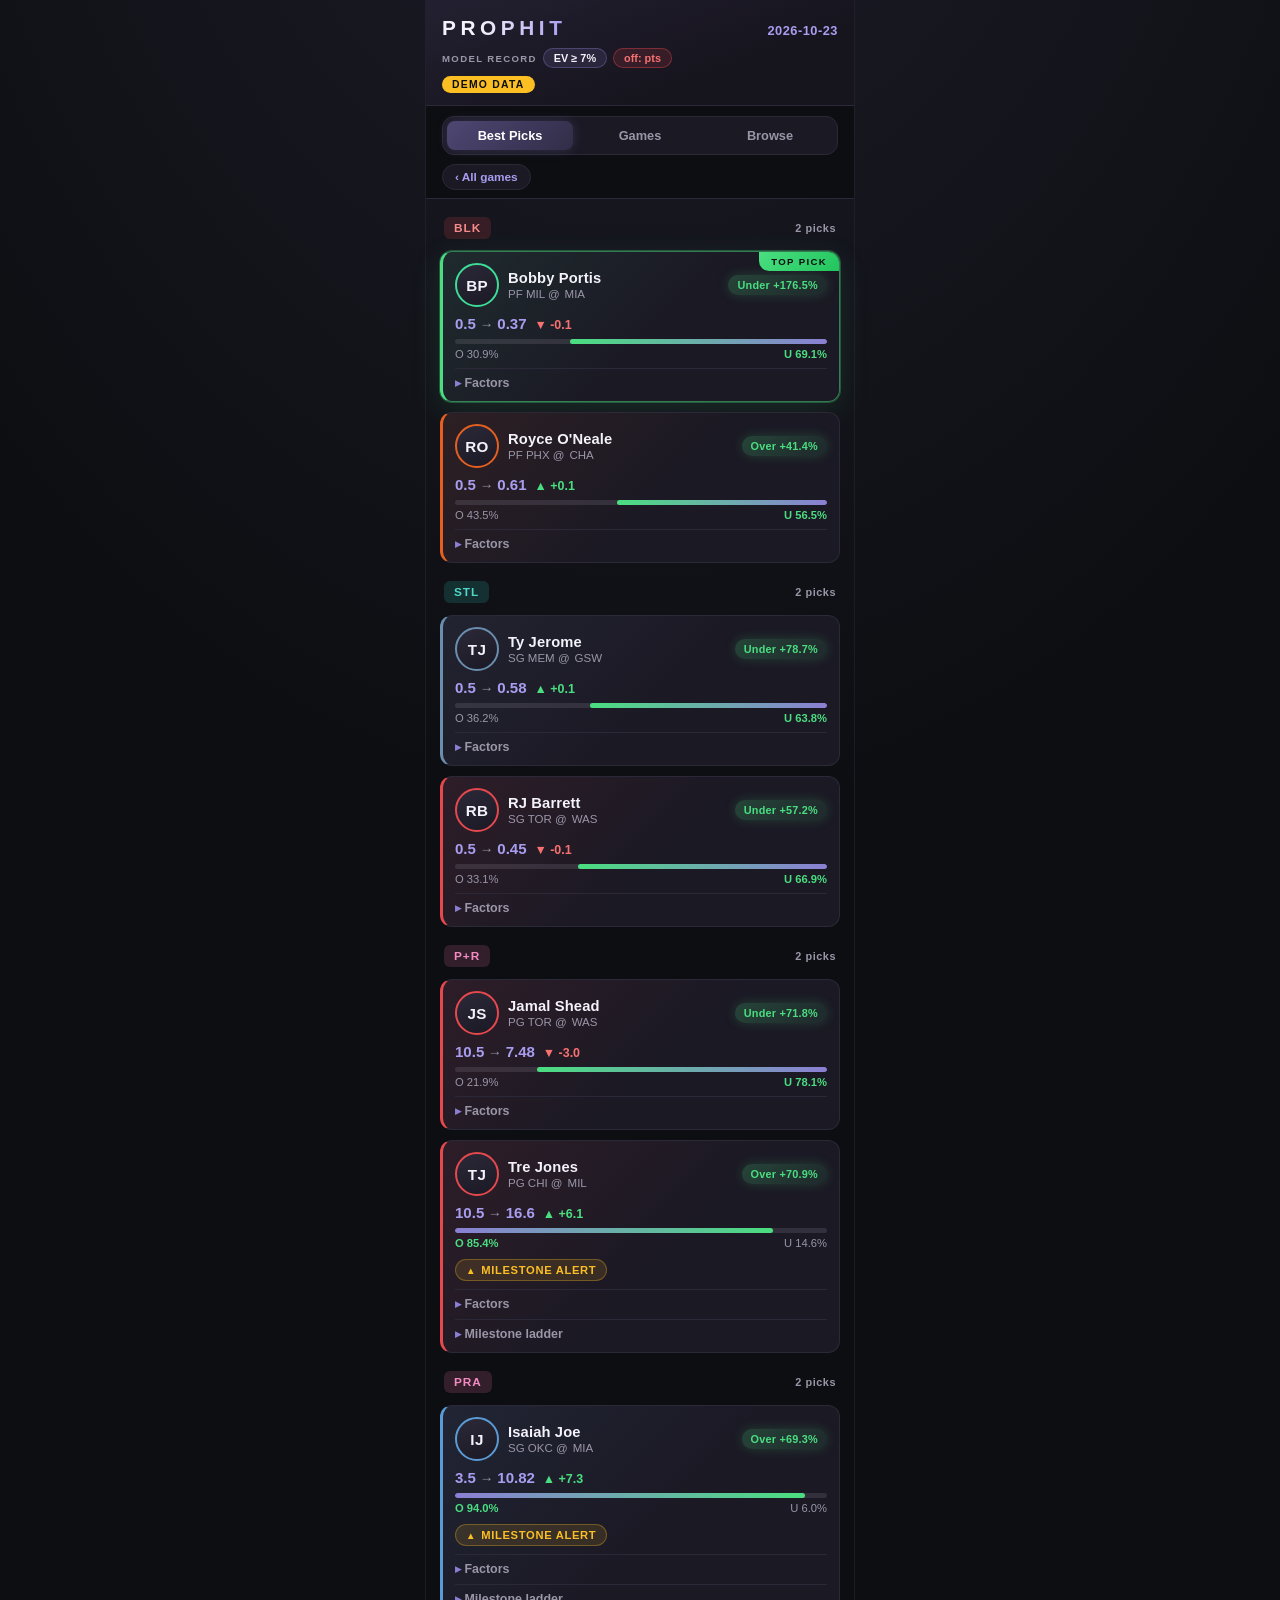
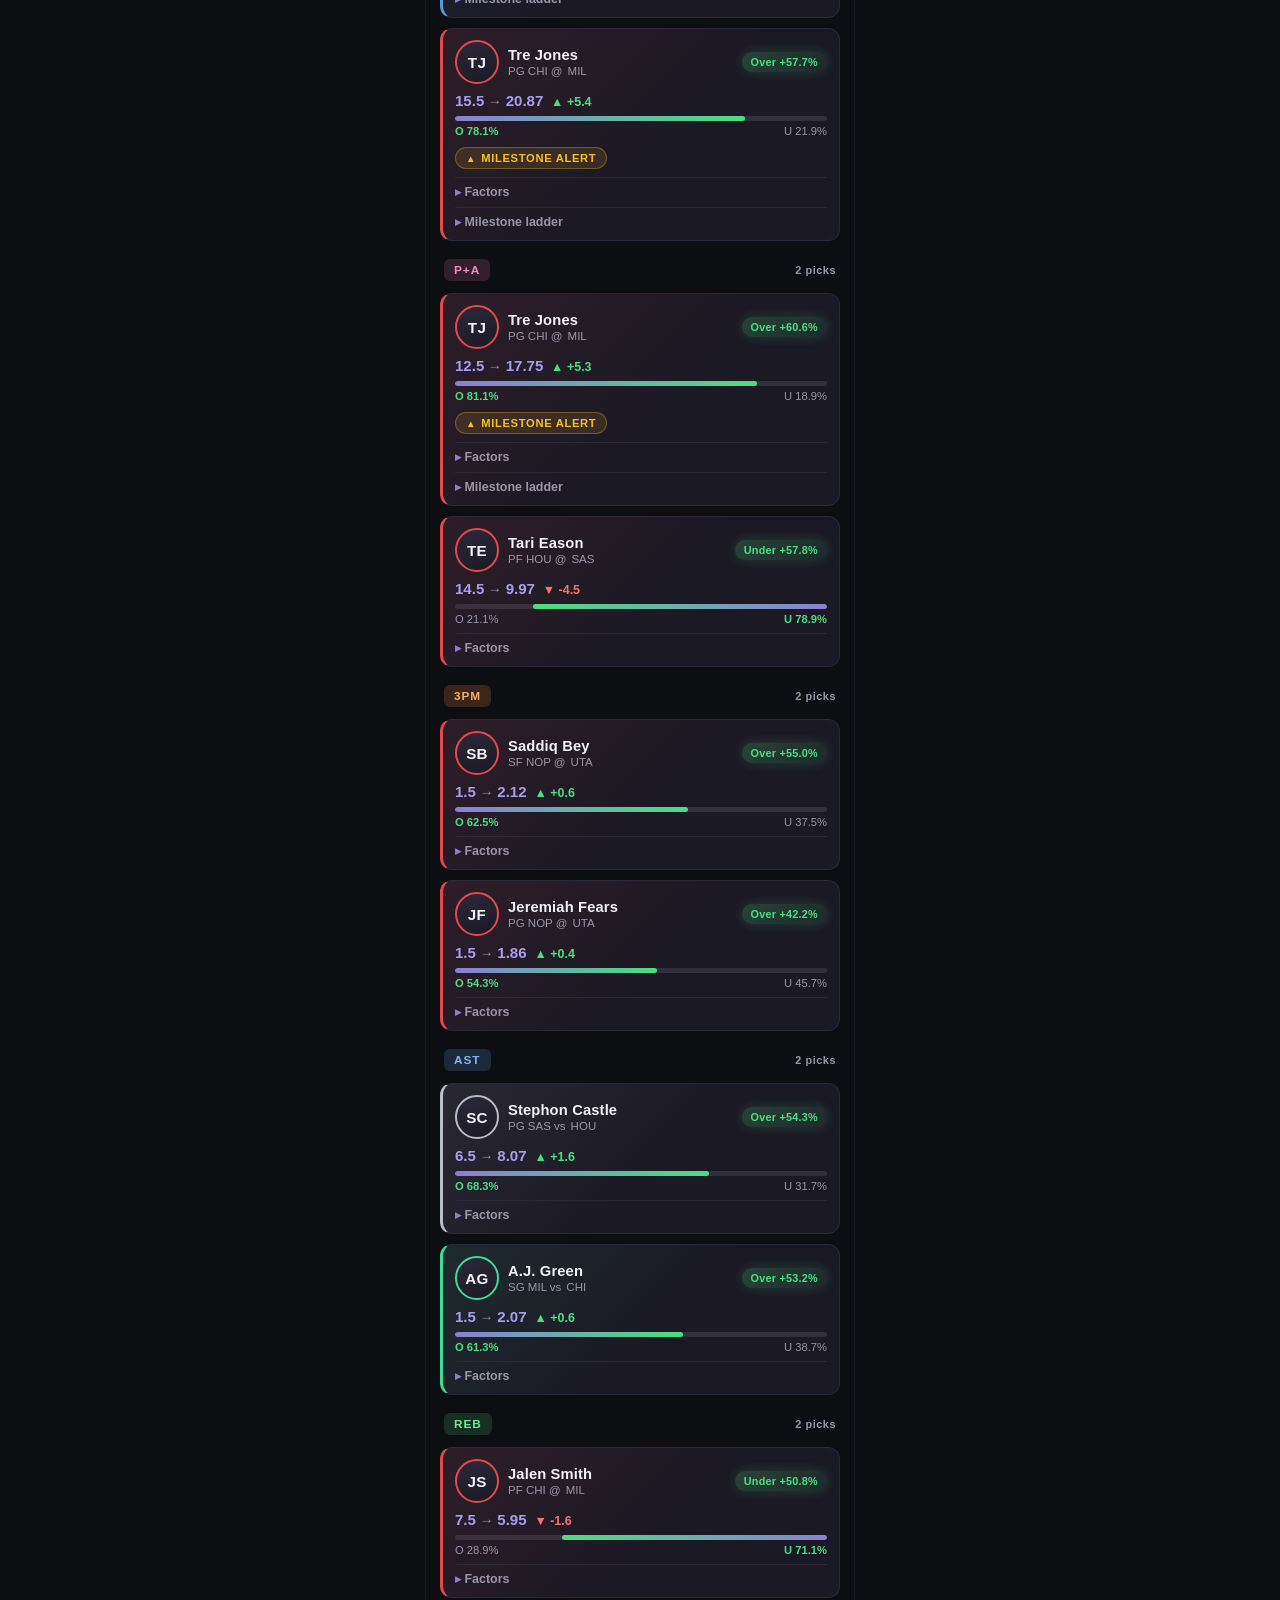
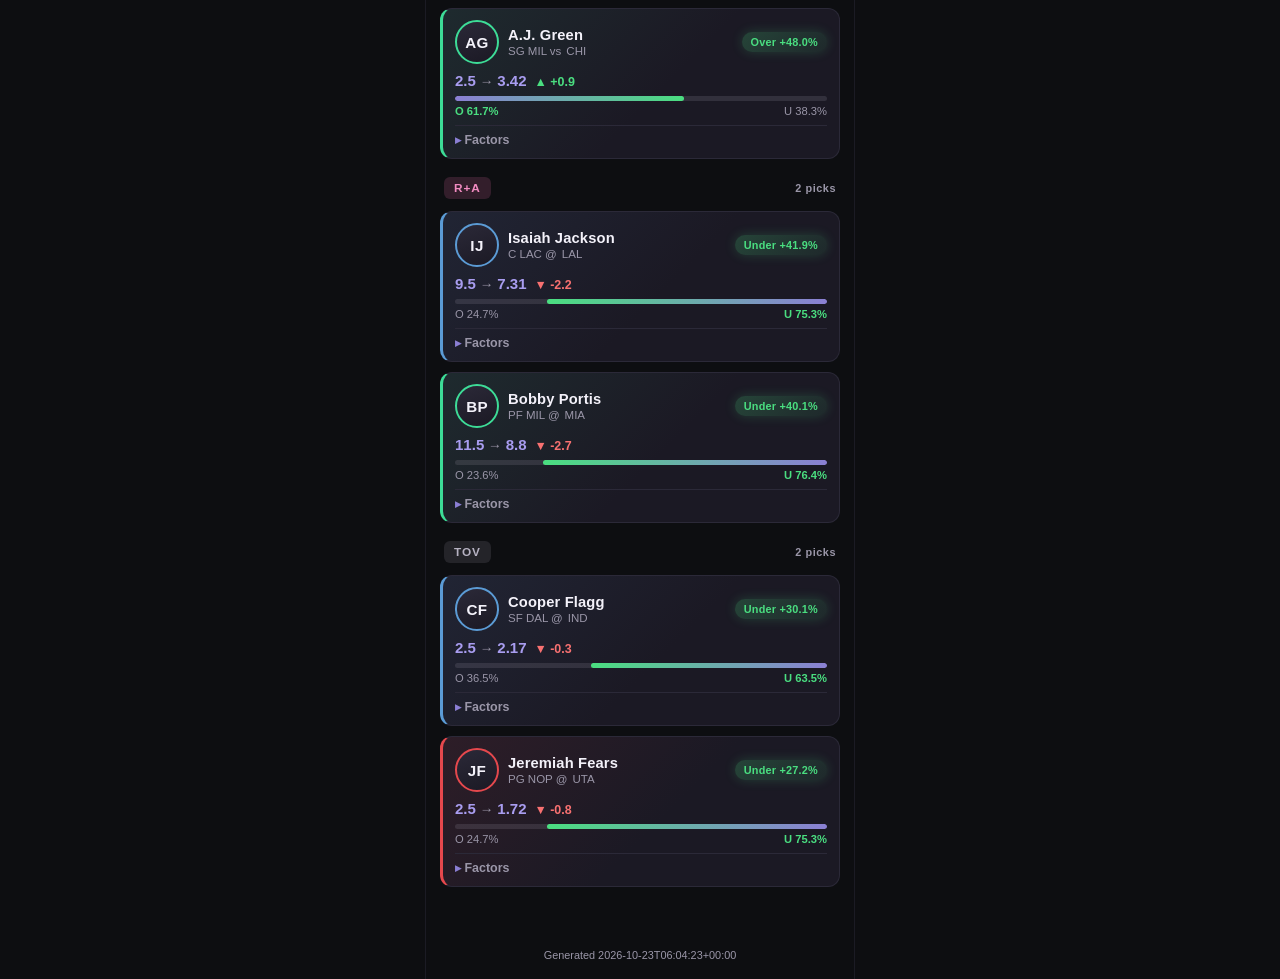
==== commit 2e2ca770: "Three-view dashboard: digest, per-game drilldown, compact cards Views: - Best Picks (default): top 2" ====
--- a/site/index.html
+++ b/site/index.html
@@ -22,31 +22,44 @@
       </header>
 
       <div class="controls">
-        <div class="search-wrap">
-          <span class="search-icon">⌕</span>
-          <input
-            id="search"
-            type="search"
-            placeholder="Search player or team…"
-            autocomplete="off"
-          />
+        <nav class="view-tabs" id="view-tabs" aria-label="Views">
+          <button data-view="digest" class="view-tab active">Best Picks</button>
+          <button data-view="games" class="view-tab">Games</button>
+          <button data-view="browse" class="view-tab">Browse</button>
+        </nav>
+
+        <div id="browse-controls" class="browse-controls">
+          <div class="search-wrap">
+            <span class="search-icon">⌕</span>
+            <input
+              id="search"
+              type="search"
+              placeholder="Search player or team…"
+              autocomplete="off"
+            />
+          </div>
+          <nav class="filter-tabs" id="filter-tabs" aria-label="Play filters">
+            <button data-filter="value" class="tab active"></button>
+            <button data-filter="milestones" class="tab"></button>
+            <button data-filter="overs" class="tab"></button>
+            <button data-filter="unders" class="tab"></button>
+            <button data-filter="all" class="tab"></button>
+          </nav>
+          <nav class="stat-tabs" id="stat-tabs" aria-label="Stat filters"></nav>
+          <div class="results-meta">
+            <span id="results-count"></span>
+            <select id="sort-select" aria-label="Sort plays">
+              <option value="ev">Sort: EV</option>
+              <option value="prob">Sort: Probability</option>
+              <option value="edge">Sort: Edge</option>
+              <option value="name">Sort: Player</option>
+            </select>
+          </div>
         </div>
-        <nav class="filter-tabs" id="filter-tabs" aria-label="Play filters">
-          <button data-filter="value" class="tab active"></button>
-          <button data-filter="milestones" class="tab"></button>
-          <button data-filter="overs" class="tab"></button>
-          <button data-filter="unders" class="tab"></button>
-          <button data-filter="all" class="tab"></button>
-        </nav>
-        <nav class="stat-tabs" id="stat-tabs" aria-label="Stat filters"></nav>
-        <div class="results-meta">
-          <span id="results-count"></span>
-          <select id="sort-select" aria-label="Sort plays">
-            <option value="ev">Sort: EV</option>
-            <option value="prob">Sort: Probability</option>
-            <option value="edge">Sort: Edge</option>
-            <option value="name">Sort: Player</option>
-          </select>
+
+        <div id="game-bar" class="game-bar" hidden>
+          <button id="game-back" class="game-back">‹ All games</button>
+          <span id="game-title" class="game-title"></span>
         </div>
       </div>
 
--- a/site/styles.css
+++ b/site/styles.css
@@ -131,7 +131,7 @@
   color: var(--edge-caution);
 }
 
-/* --- controls (sticky: search + tabs + meta) --- */
+/* --- controls (sticky: view tabs + browse tools) --- */
 .controls {
   position: sticky;
   top: 0;
@@ -141,6 +141,67 @@
   -webkit-backdrop-filter: blur(14px);
   border-bottom: 1px solid var(--border);
   padding: 10px 16px 8px;
+}
+
+/* --- view tabs (segmented control) --- */
+.view-tabs {
+  display: grid;
+  grid-template-columns: 1fr 1fr 1fr;
+  gap: 4px;
+  background: var(--bg-card);
+  border: 1px solid var(--border);
+  border-radius: 12px;
+  padding: 4px;
+}
+
+.view-tab {
+  border: none;
+  background: transparent;
+  color: var(--text-muted);
+  border-radius: 8px;
+  padding: 7px 4px;
+  font-size: 0.8rem;
+  font-weight: 700;
+  cursor: pointer;
+  transition: all 0.15s ease;
+}
+
+.view-tab.active {
+  color: #fff;
+  background: linear-gradient(
+    135deg,
+    rgba(139, 127, 212, 0.45),
+    rgba(139, 127, 212, 0.2)
+  );
+  box-shadow: 0 0 12px rgba(139, 127, 212, 0.22);
+}
+
+.browse-controls {
+  margin-top: 10px;
+}
+
+.game-bar {
+  display: flex;
+  align-items: center;
+  gap: 10px;
+  margin-top: 9px;
+}
+
+.game-back {
+  background: var(--bg-card);
+  color: var(--accent-bright);
+  border: 1px solid var(--border);
+  border-radius: 999px;
+  padding: 5px 12px;
+  font-size: 0.74rem;
+  font-weight: 700;
+  cursor: pointer;
+}
+
+.game-title {
+  font-size: 0.85rem;
+  font-weight: 800;
+  letter-spacing: 0.04em;
 }
 
 .search-wrap {
@@ -269,12 +330,92 @@
   cursor: pointer;
 }
 
+/* --- section headers (digest/game views) --- */
+.section-header {
+  display: flex;
+  align-items: center;
+  justify-content: space-between;
+  padding: 2px 4px;
+  margin-top: 6px;
+}
+
+.section-header .stat-badge {
+  font-size: 0.74rem;
+  padding: 4px 10px;
+}
+
+.section-n {
+  font-size: 0.68rem;
+  font-weight: 700;
+  color: var(--text-muted);
+  letter-spacing: 0.05em;
+}
+
+/* --- game cards (games view) --- */
+.game-card {
+  display: flex;
+  align-items: center;
+  justify-content: space-between;
+  gap: 10px;
+  width: 100%;
+  text-align: left;
+  background: var(--bg-card);
+  border: 1px solid var(--border);
+  border-radius: 12px;
+  padding: 12px 14px;
+  color: var(--text-primary);
+  cursor: pointer;
+  transition: border-color 0.15s ease;
+}
+
+.game-card:active {
+  transform: scale(0.99);
+  border-color: var(--accent);
+}
+
+.game-teams {
+  display: flex;
+  align-items: center;
+  gap: 7px;
+  font-size: 0.92rem;
+}
+
+.game-teams img {
+  width: 22px;
+  height: 22px;
+  object-fit: contain;
+}
+
+.game-at {
+  color: var(--text-muted);
+  font-size: 0.72rem;
+  font-weight: 600;
+}
+
+.game-counts {
+  display: flex;
+  flex-direction: column;
+  align-items: flex-end;
+  gap: 3px;
+}
+
+.rec-n {
+  font-size: 0.7rem;
+  font-weight: 800;
+  color: var(--edge-positive);
+}
+
+.prop-n {
+  font-size: 0.66rem;
+  color: var(--text-muted);
+}
+
 /* --- play cards --- */
 .plays {
-  padding: 12px 14px 20px;
+  padding: 10px 14px 20px;
   display: flex;
   flex-direction: column;
-  gap: 14px;
+  gap: 10px;
 }
 
 .play-card {
@@ -286,8 +427,8 @@
   );
   border: 1px solid var(--border);
   border-left: 3px solid var(--team);
-  border-radius: 14px;
-  padding: 14px;
+  border-radius: 12px;
+  padding: 11px 12px;
   overflow: hidden;
 }
 
@@ -315,13 +456,13 @@
 .card-top {
   display: flex;
   align-items: center;
-  gap: 10px;
+  gap: 9px;
 }
 
 .avatar {
   position: relative;
-  width: 52px;
-  height: 52px;
+  width: 44px;
+  height: 44px;
   border-radius: 50%;
   flex-shrink: 0;
   background: linear-gradient(160deg, #2b2938, #1b1924);
@@ -365,7 +506,7 @@
 
 .player-name {
   font-weight: 700;
-  font-size: 0.98rem;
+  font-size: 0.92rem;
   letter-spacing: 0.01em;
 }
 
@@ -374,20 +515,20 @@
   align-items: center;
   gap: 5px;
   color: var(--text-muted);
-  font-size: 0.74rem;
-  margin-top: 3px;
+  font-size: 0.72rem;
+  margin-top: 2px;
 }
 
 .player-meta img {
-  width: 16px;
-  height: 16px;
+  width: 15px;
+  height: 15px;
   object-fit: contain;
 }
 
 .chip {
   border-radius: 999px;
-  padding: 5px 11px;
-  font-size: 0.72rem;
+  padding: 4px 9px;
+  font-size: 0.68rem;
   font-weight: 800;
   white-space: nowrap;
   letter-spacing: 0.02em;
@@ -413,8 +554,8 @@
 .stat-row {
   display: flex;
   align-items: center;
-  gap: 10px;
-  margin-top: 12px;
+  gap: 9px;
+  margin-top: 8px;
 }
 
 .stat-badge {
@@ -437,13 +578,13 @@
 .stat-badge.tov { background: rgba(154, 150, 168, 0.16); color: #b6b2c2; }
 
 .line-model {
-  font-size: 0.9rem;
+  font-size: 0.86rem;
   color: var(--text-muted);
 }
 
 .line-model b {
   color: var(--accent-bright);
-  font-size: 1rem;
+  font-size: 0.94rem;
 }
 
 .edge-arrow {
@@ -457,8 +598,8 @@
 
 /* --- win probability bar --- */
 .prob-bar {
-  margin-top: 10px;
-  height: 6px;
+  margin-top: 7px;
+  height: 5px;
   border-radius: 999px;
   background: rgba(154, 150, 168, 0.18);
   overflow: hidden;
@@ -479,8 +620,8 @@
 .prob-labels {
   display: flex;
   justify-content: space-between;
-  margin-top: 5px;
-  font-size: 0.72rem;
+  margin-top: 4px;
+  font-size: 0.7rem;
   color: var(--text-muted);
 }
 
@@ -508,9 +649,9 @@
 
 /* --- expandable trays --- */
 details.tray {
-  margin-top: 10px;
+  margin-top: 8px;
   border-top: 1px solid var(--border);
-  padding-top: 8px;
+  padding-top: 6px;
 }
 
 details.tray summary {
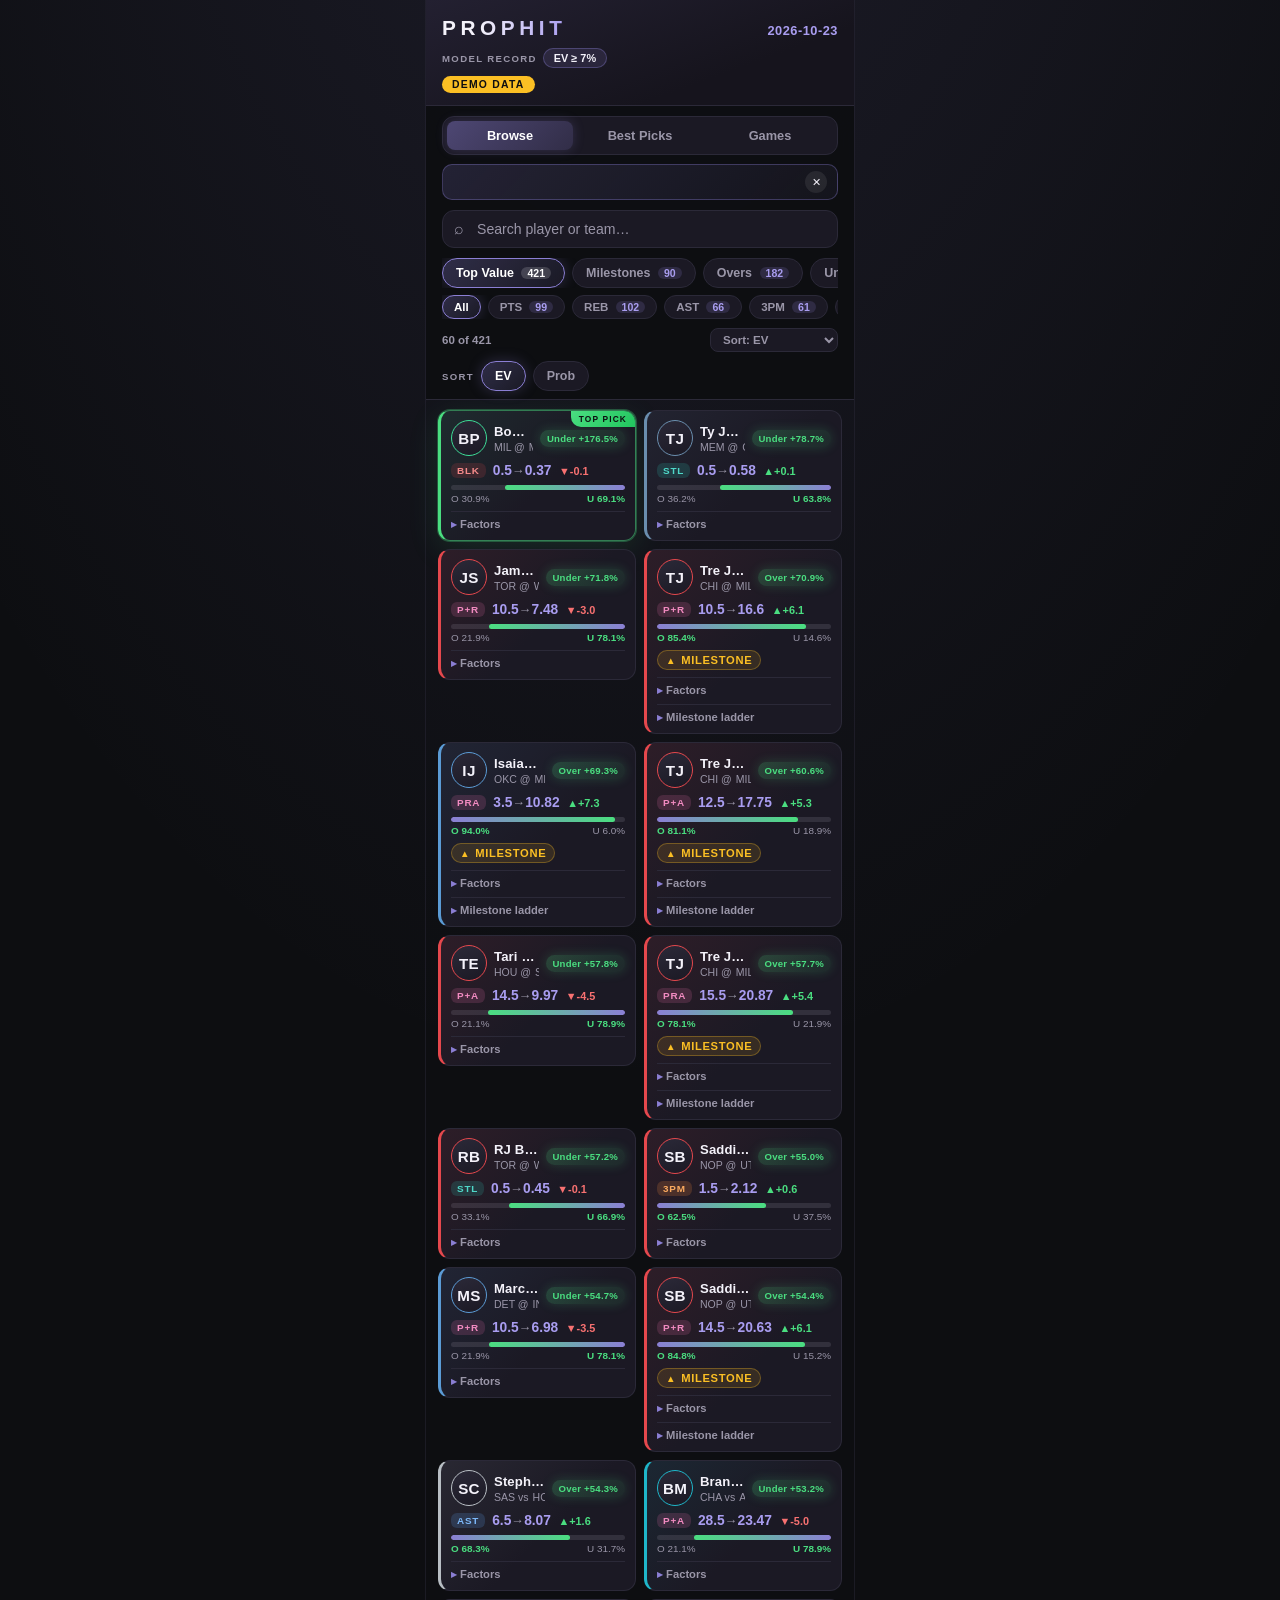
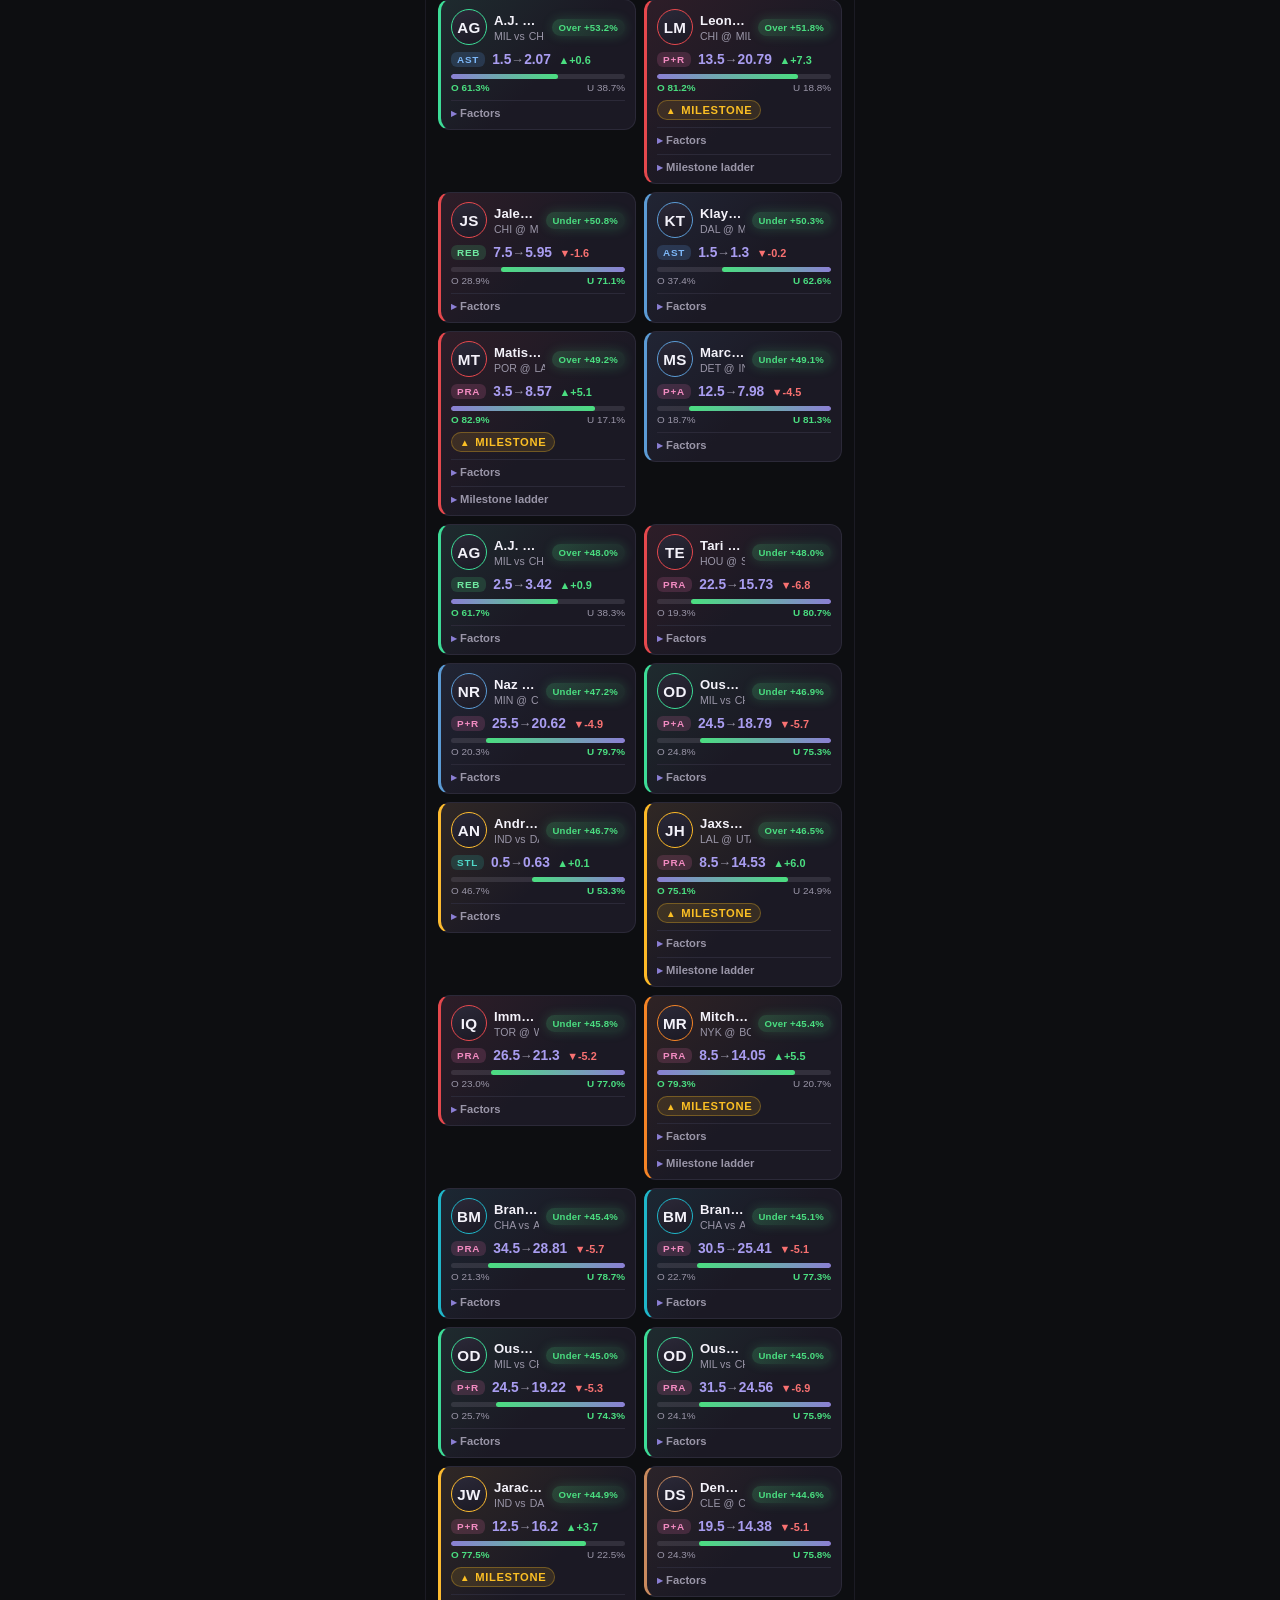
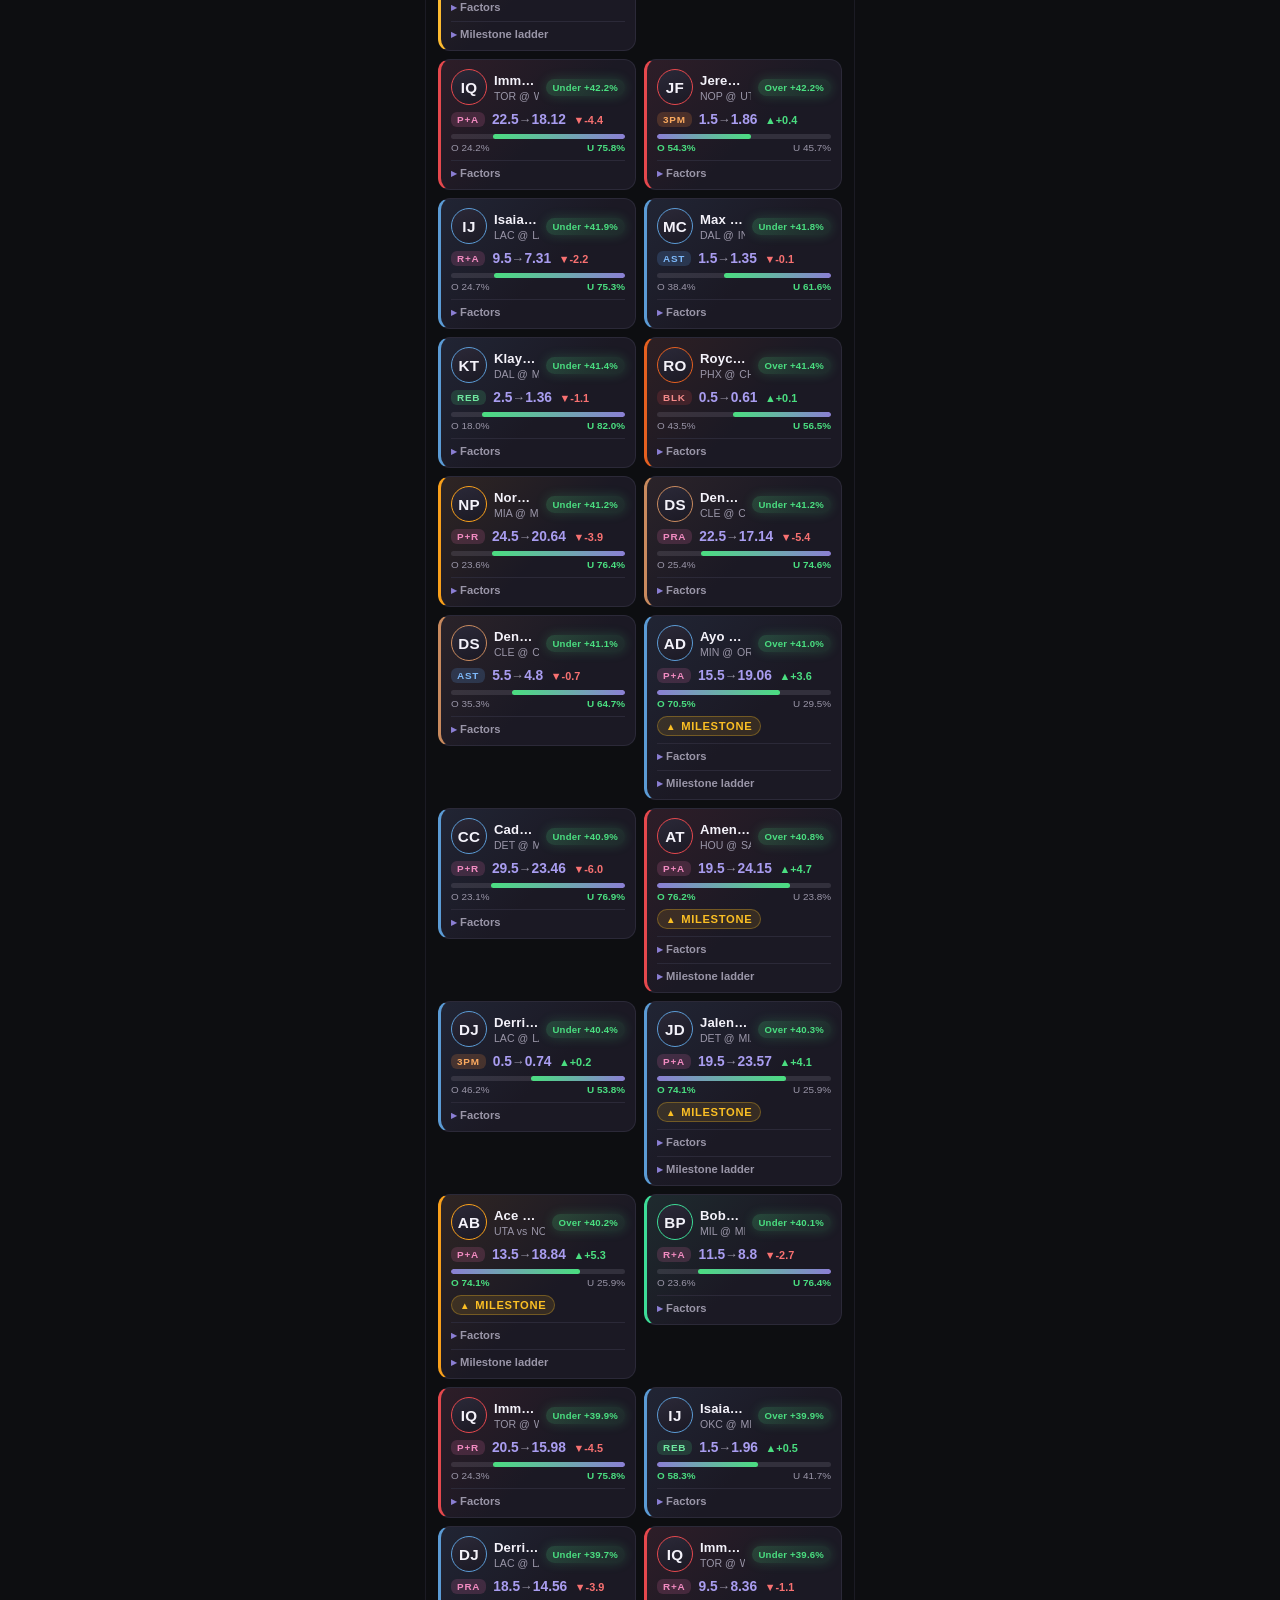
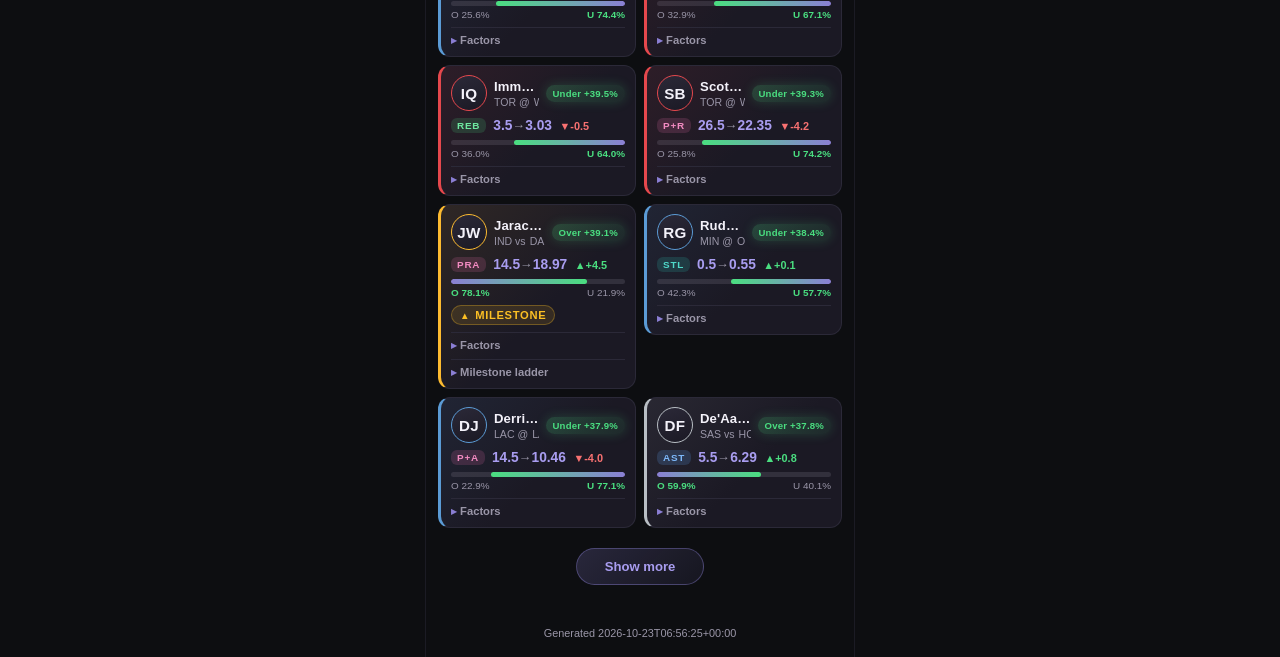
==== commit 1ac8e2ac: "UI overhaul: browse-first, game-scoped browse, 2/3-col grids - Browse is now the default view with t" ====
--- a/site/index.html
+++ b/site/index.html
@@ -23,10 +23,15 @@
 
       <div class="controls">
         <nav class="view-tabs" id="view-tabs" aria-label="Views">
-          <button data-view="digest" class="view-tab active">Best Picks</button>
+          <button data-view="browse" class="view-tab active">Browse</button>
+          <button data-view="digest" class="view-tab">Best Picks</button>
           <button data-view="games" class="view-tab">Games</button>
-          <button data-view="browse" class="view-tab">Browse</button>
         </nav>
+
+        <div id="game-bar" class="game-bar" hidden>
+          <span id="game-title" class="game-title"></span>
+          <button id="game-clear" class="game-clear" aria-label="Clear game filter">✕</button>
+        </div>
 
         <div id="browse-controls" class="browse-controls">
           <div class="search-wrap">
@@ -57,9 +62,9 @@
           </div>
         </div>
 
-        <div id="game-bar" class="game-bar" hidden>
-          <button id="game-back" class="game-back">‹ All games</button>
-          <span id="game-title" class="game-title"></span>
+        <div id="digest-sort" class="digest-sort" hidden>
+          <button data-dsort="ev" class="tab active">EV</button>
+          <button data-dsort="prob" class="tab">Prob</button>
         </div>
       </div>
 
--- a/site/styles.css
+++ b/site/styles.css
@@ -183,25 +183,50 @@
 .game-bar {
   display: flex;
   align-items: center;
+  justify-content: space-between;
   gap: 10px;
   margin-top: 9px;
-}
-
-.game-back {
-  background: var(--bg-card);
-  color: var(--accent-bright);
-  border: 1px solid var(--border);
-  border-radius: 999px;
-  padding: 5px 12px;
-  font-size: 0.74rem;
-  font-weight: 700;
+  background: linear-gradient(
+    135deg,
+    rgba(139, 127, 212, 0.18),
+    rgba(139, 127, 212, 0.06)
+  );
+  border: 1px solid rgba(139, 127, 212, 0.35);
+  border-radius: 10px;
+  padding: 6px 10px;
+}
+
+.game-title {
+  font-size: 0.82rem;
+  font-weight: 800;
+  letter-spacing: 0.05em;
+}
+
+.game-clear {
+  background: rgba(255, 255, 255, 0.08);
+  color: var(--text-primary);
+  border: none;
+  border-radius: 999px;
+  width: 22px;
+  height: 22px;
+  font-size: 0.7rem;
   cursor: pointer;
-}
-
-.game-title {
-  font-size: 0.85rem;
-  font-weight: 800;
-  letter-spacing: 0.04em;
+  flex-shrink: 0;
+}
+
+.digest-sort {
+  display: flex;
+  gap: 7px;
+  margin-top: 9px;
+  align-items: center;
+}
+
+.digest-sort::before {
+  content: "SORT";
+  font-size: 0.6rem;
+  font-weight: 800;
+  letter-spacing: 0.14em;
+  color: var(--text-muted);
 }
 
 .search-wrap {
@@ -412,10 +437,22 @@
 
 /* --- play cards --- */
 .plays {
-  padding: 10px 14px 20px;
-  display: flex;
-  flex-direction: column;
-  gap: 10px;
+  padding: 10px 12px 20px;
+  display: grid;
+  grid-template-columns: 1fr 1fr;
+  gap: 8px;
+  align-items: start;
+}
+
+.plays.cols3 {
+  grid-template-columns: 1fr 1fr 1fr;
+  gap: 7px;
+}
+
+.game-card,
+.empty-state,
+.section-header {
+  grid-column: 1 / -1;
 }
 
 .play-card {
@@ -428,7 +465,7 @@
   border: 1px solid var(--border);
   border-left: 3px solid var(--team);
   border-radius: 12px;
-  padding: 11px 12px;
+  padding: 9px 10px;
   overflow: hidden;
 }
 
@@ -456,17 +493,17 @@
 .card-top {
   display: flex;
   align-items: center;
-  gap: 9px;
+  gap: 7px;
 }
 
 .avatar {
   position: relative;
-  width: 44px;
-  height: 44px;
+  width: 36px;
+  height: 36px;
   border-radius: 50%;
   flex-shrink: 0;
   background: linear-gradient(160deg, #2b2938, #1b1924);
-  border: 2px solid var(--team);
+  border: 1.5px solid var(--team);
   display: flex;
   align-items: center;
   justify-content: center;
@@ -506,29 +543,34 @@
 
 .player-name {
   font-weight: 700;
-  font-size: 0.92rem;
+  font-size: 0.82rem;
   letter-spacing: 0.01em;
+  white-space: nowrap;
+  overflow: hidden;
+  text-overflow: ellipsis;
 }
 
 .player-meta {
   display: flex;
   align-items: center;
-  gap: 5px;
-  color: var(--text-muted);
-  font-size: 0.72rem;
+  gap: 4px;
+  color: var(--text-muted);
+  font-size: 0.66rem;
   margin-top: 2px;
+  white-space: nowrap;
+  overflow: hidden;
 }
 
 .player-meta img {
-  width: 15px;
-  height: 15px;
+  width: 13px;
+  height: 13px;
   object-fit: contain;
 }
 
 .chip {
   border-radius: 999px;
-  padding: 4px 9px;
-  font-size: 0.68rem;
+  padding: 3px 7px;
+  font-size: 0.6rem;
   font-weight: 800;
   white-space: nowrap;
   letter-spacing: 0.02em;
@@ -554,14 +596,14 @@
 .stat-row {
   display: flex;
   align-items: center;
-  gap: 9px;
-  margin-top: 8px;
+  gap: 7px;
+  margin-top: 7px;
 }
 
 .stat-badge {
   border-radius: 6px;
-  padding: 3px 8px;
-  font-size: 0.68rem;
+  padding: 2px 6px;
+  font-size: 0.62rem;
   font-weight: 800;
   letter-spacing: 0.08em;
 }
@@ -578,18 +620,18 @@
 .stat-badge.tov { background: rgba(154, 150, 168, 0.16); color: #b6b2c2; }
 
 .line-model {
-  font-size: 0.86rem;
+  font-size: 0.8rem;
   color: var(--text-muted);
 }
 
 .line-model b {
   color: var(--accent-bright);
-  font-size: 0.94rem;
+  font-size: 0.86rem;
 }
 
 .edge-arrow {
   font-weight: 700;
-  font-size: 0.78rem;
+  font-size: 0.68rem;
   margin-left: 4px;
 }
 
@@ -620,8 +662,8 @@
 .prob-labels {
   display: flex;
   justify-content: space-between;
-  margin-top: 4px;
-  font-size: 0.7rem;
+  margin-top: 3px;
+  font-size: 0.62rem;
   color: var(--text-muted);
 }
 
@@ -631,8 +673,8 @@
   display: inline-flex;
   align-items: center;
   gap: 5px;
-  margin-top: 10px;
-  padding: 4px 10px;
+  margin-top: 7px;
+  padding: 3px 8px;
   border-radius: 999px;
   font-size: 0.7rem;
   font-weight: 800;
@@ -649,7 +691,7 @@
 
 /* --- expandable trays --- */
 details.tray {
-  margin-top: 8px;
+  margin-top: 7px;
   border-top: 1px solid var(--border);
   padding-top: 6px;
 }
@@ -657,7 +699,7 @@
 details.tray summary {
   cursor: pointer;
   color: var(--text-muted);
-  font-size: 0.78rem;
+  font-size: 0.7rem;
   font-weight: 600;
   list-style: none;
 }
@@ -779,3 +821,100 @@
   font-size: 0.68rem;
   padding: 18px;
 }
+
+/* --- mini tiles (Best Picks, 3 per row) --- */
+.mini-card {
+  position: relative;
+  background: linear-gradient(
+    160deg,
+    color-mix(in srgb, var(--team) 11%, var(--bg-card)),
+    var(--bg-card) 60%
+  );
+  border: 1px solid var(--border);
+  border-top: 2px solid var(--team);
+  border-radius: 11px;
+  padding: 8px 8px 7px;
+  overflow: hidden;
+}
+
+.mini-card .avatar {
+  width: 28px;
+  height: 28px;
+  font-size: 0.6rem;
+}
+
+.mc-top {
+  display: flex;
+  align-items: center;
+  justify-content: space-between;
+  gap: 6px;
+}
+
+.mc-ev {
+  font-size: 0.6rem;
+  font-weight: 800;
+  letter-spacing: 0.02em;
+  white-space: nowrap;
+}
+
+.mc-ev.pos { color: var(--edge-positive); }
+.mc-ev.neu { color: var(--edge-neutral); }
+.mc-ev.neg { color: var(--edge-caution); }
+
+.mc-name {
+  font-weight: 700;
+  font-size: 0.74rem;
+  margin-top: 6px;
+  white-space: nowrap;
+  overflow: hidden;
+  text-overflow: ellipsis;
+}
+
+.mc-meta {
+  color: var(--text-muted);
+  font-size: 0.6rem;
+  margin-top: 2px;
+  white-space: nowrap;
+  overflow: hidden;
+  text-overflow: ellipsis;
+}
+
+.mc-stat {
+  color: var(--accent-bright);
+  font-weight: 800;
+}
+
+.mc-line {
+  margin-top: 5px;
+  font-size: 0.7rem;
+  color: var(--text-muted);
+}
+
+.mc-line b {
+  color: var(--accent-bright);
+}
+
+.mini-card .prob-bar {
+  margin-top: 5px;
+  height: 4px;
+}
+
+.mc-fav {
+  margin-top: 3px;
+  font-size: 0.62rem;
+  font-weight: 700;
+  color: var(--edge-positive);
+}
+
+.mc-flag {
+  margin-top: 4px;
+  font-size: 0.56rem;
+  font-weight: 800;
+  letter-spacing: 0.08em;
+  color: var(--edge-neutral);
+}
+
+.featured-tag {
+  font-size: 0.52rem;
+  padding: 3px 8px;
+}
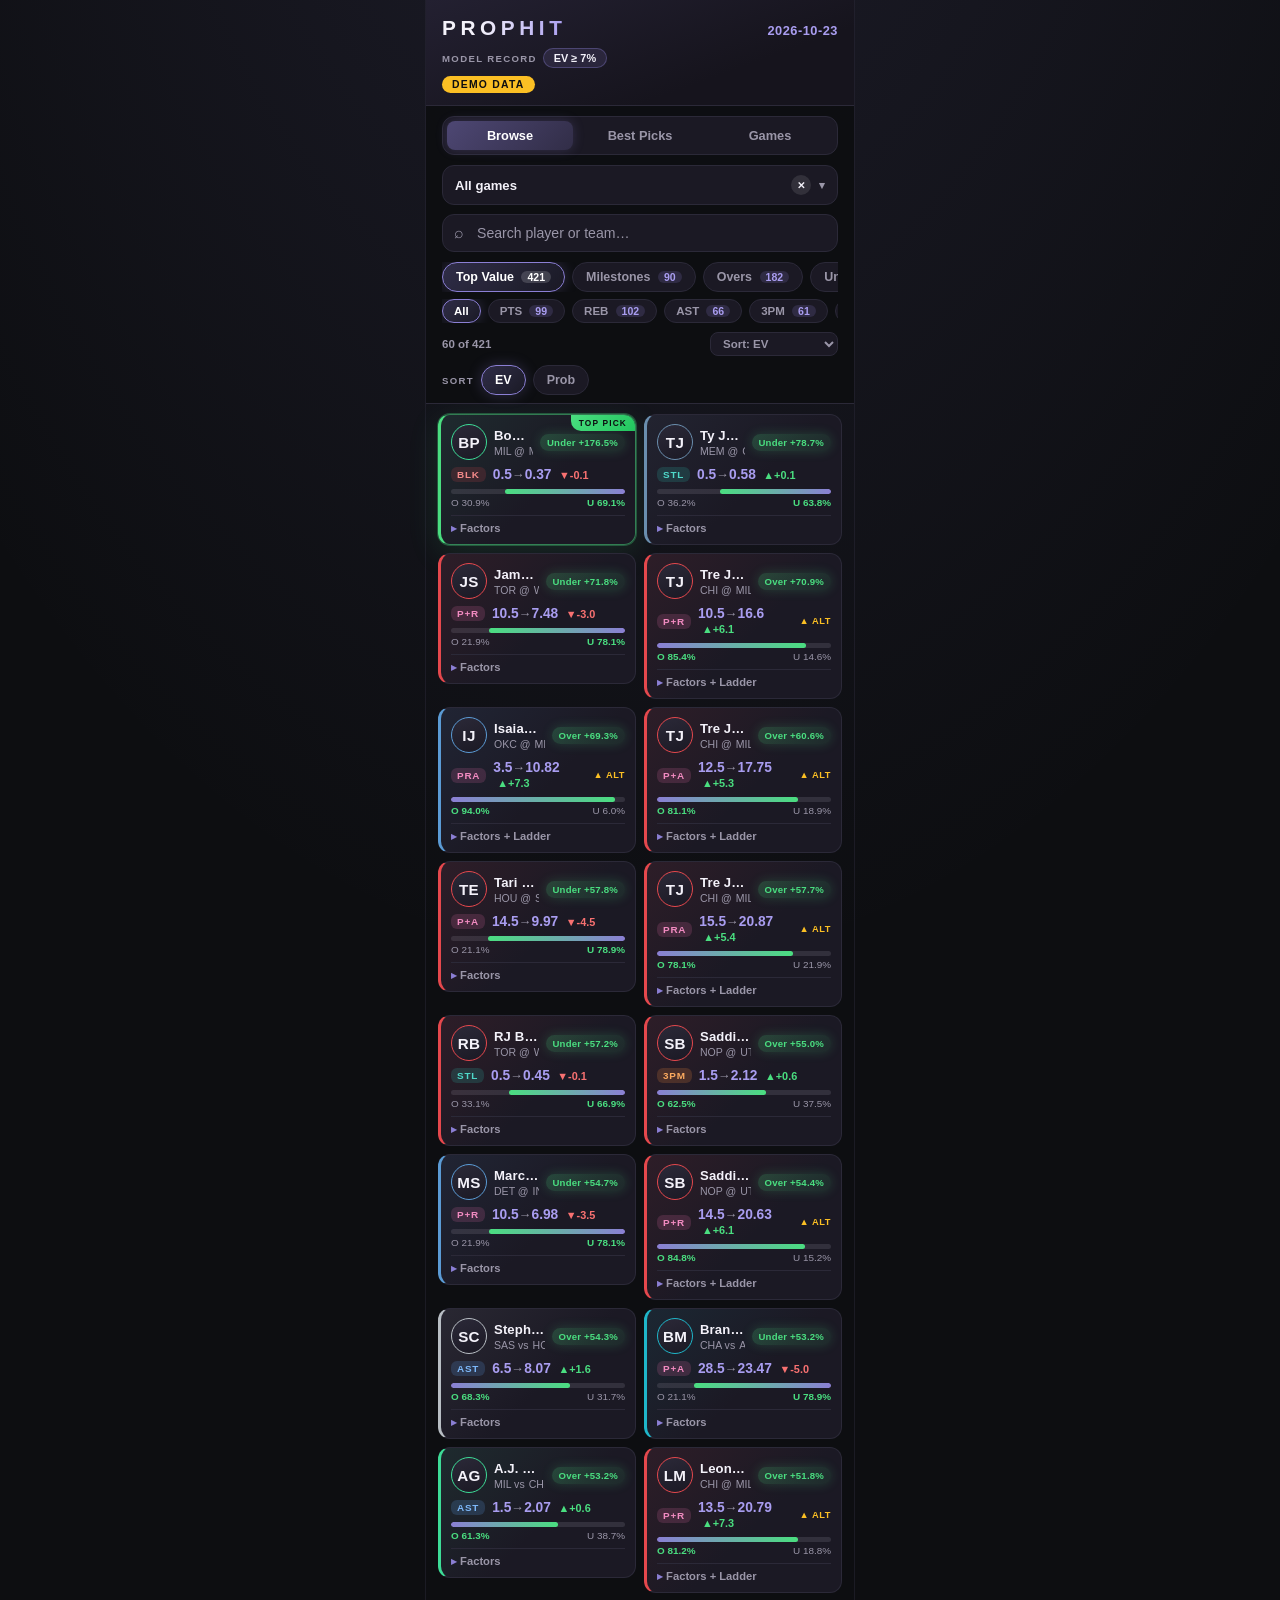
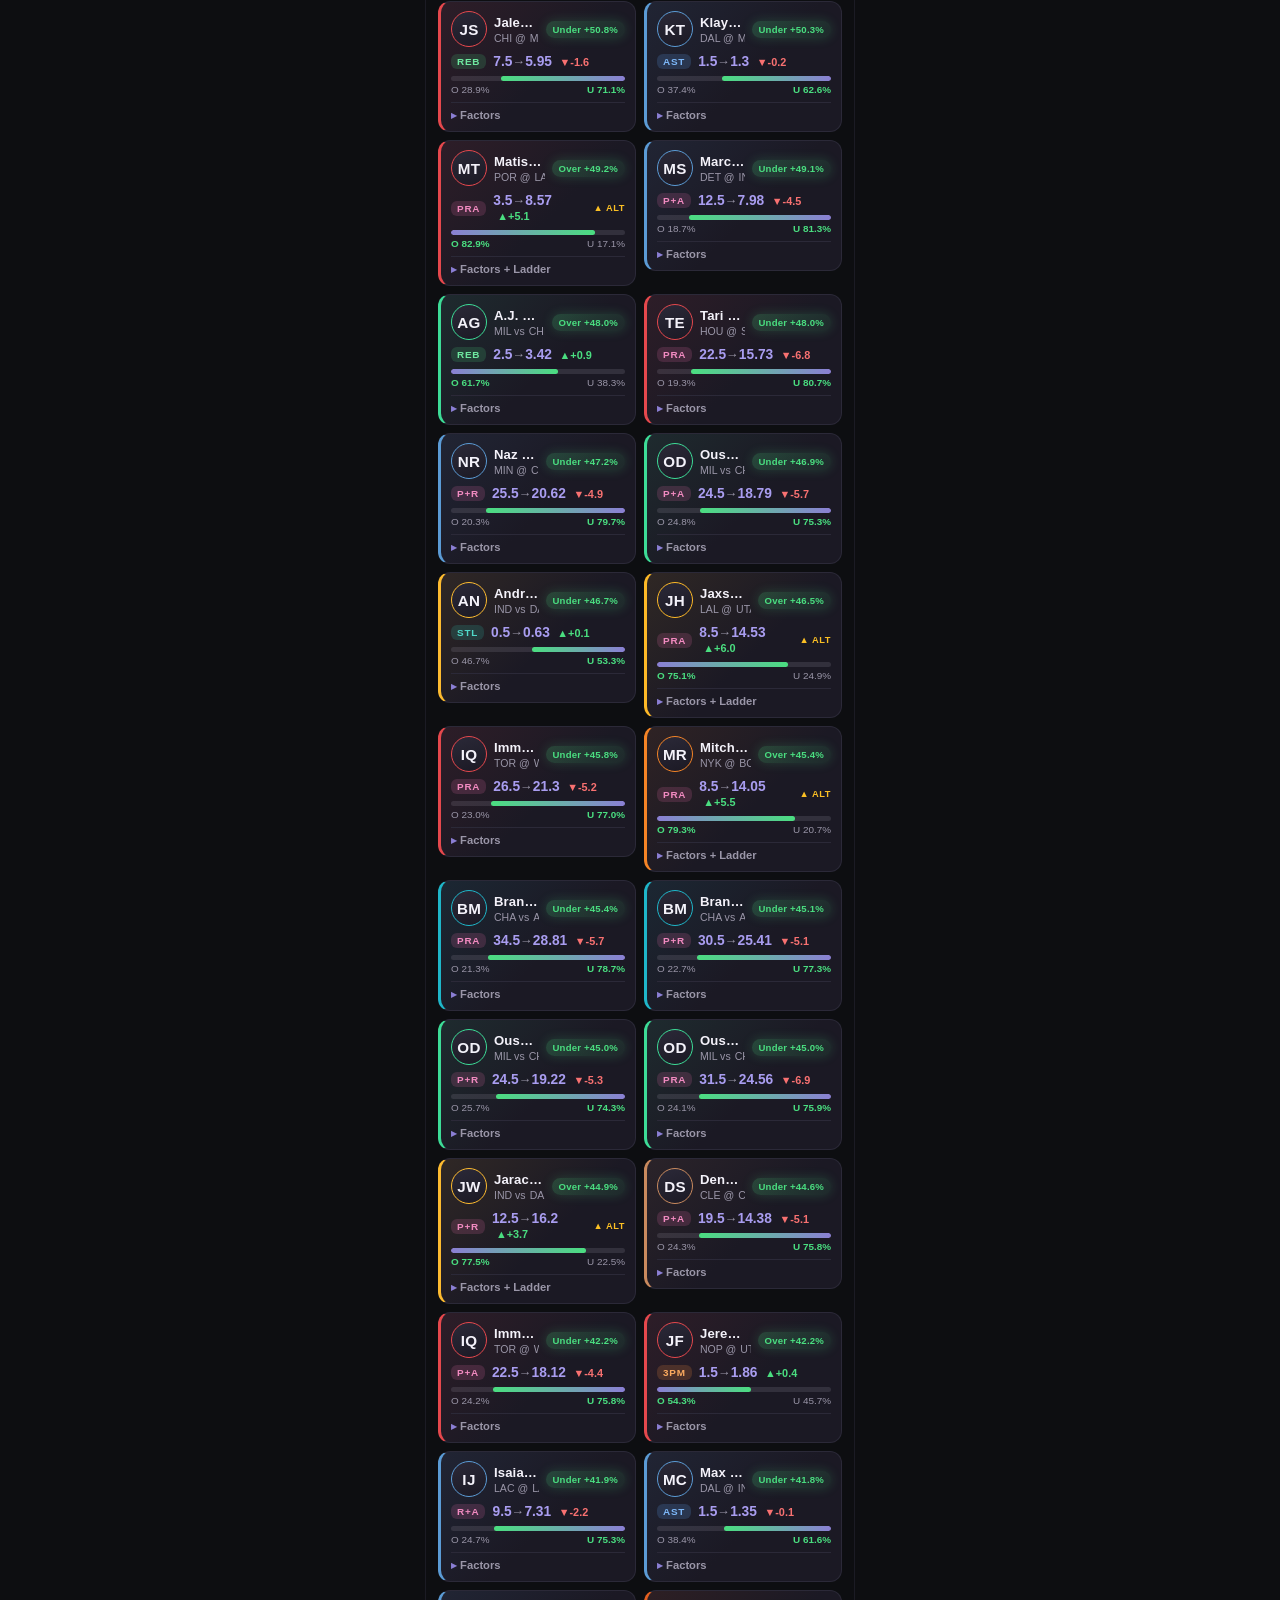
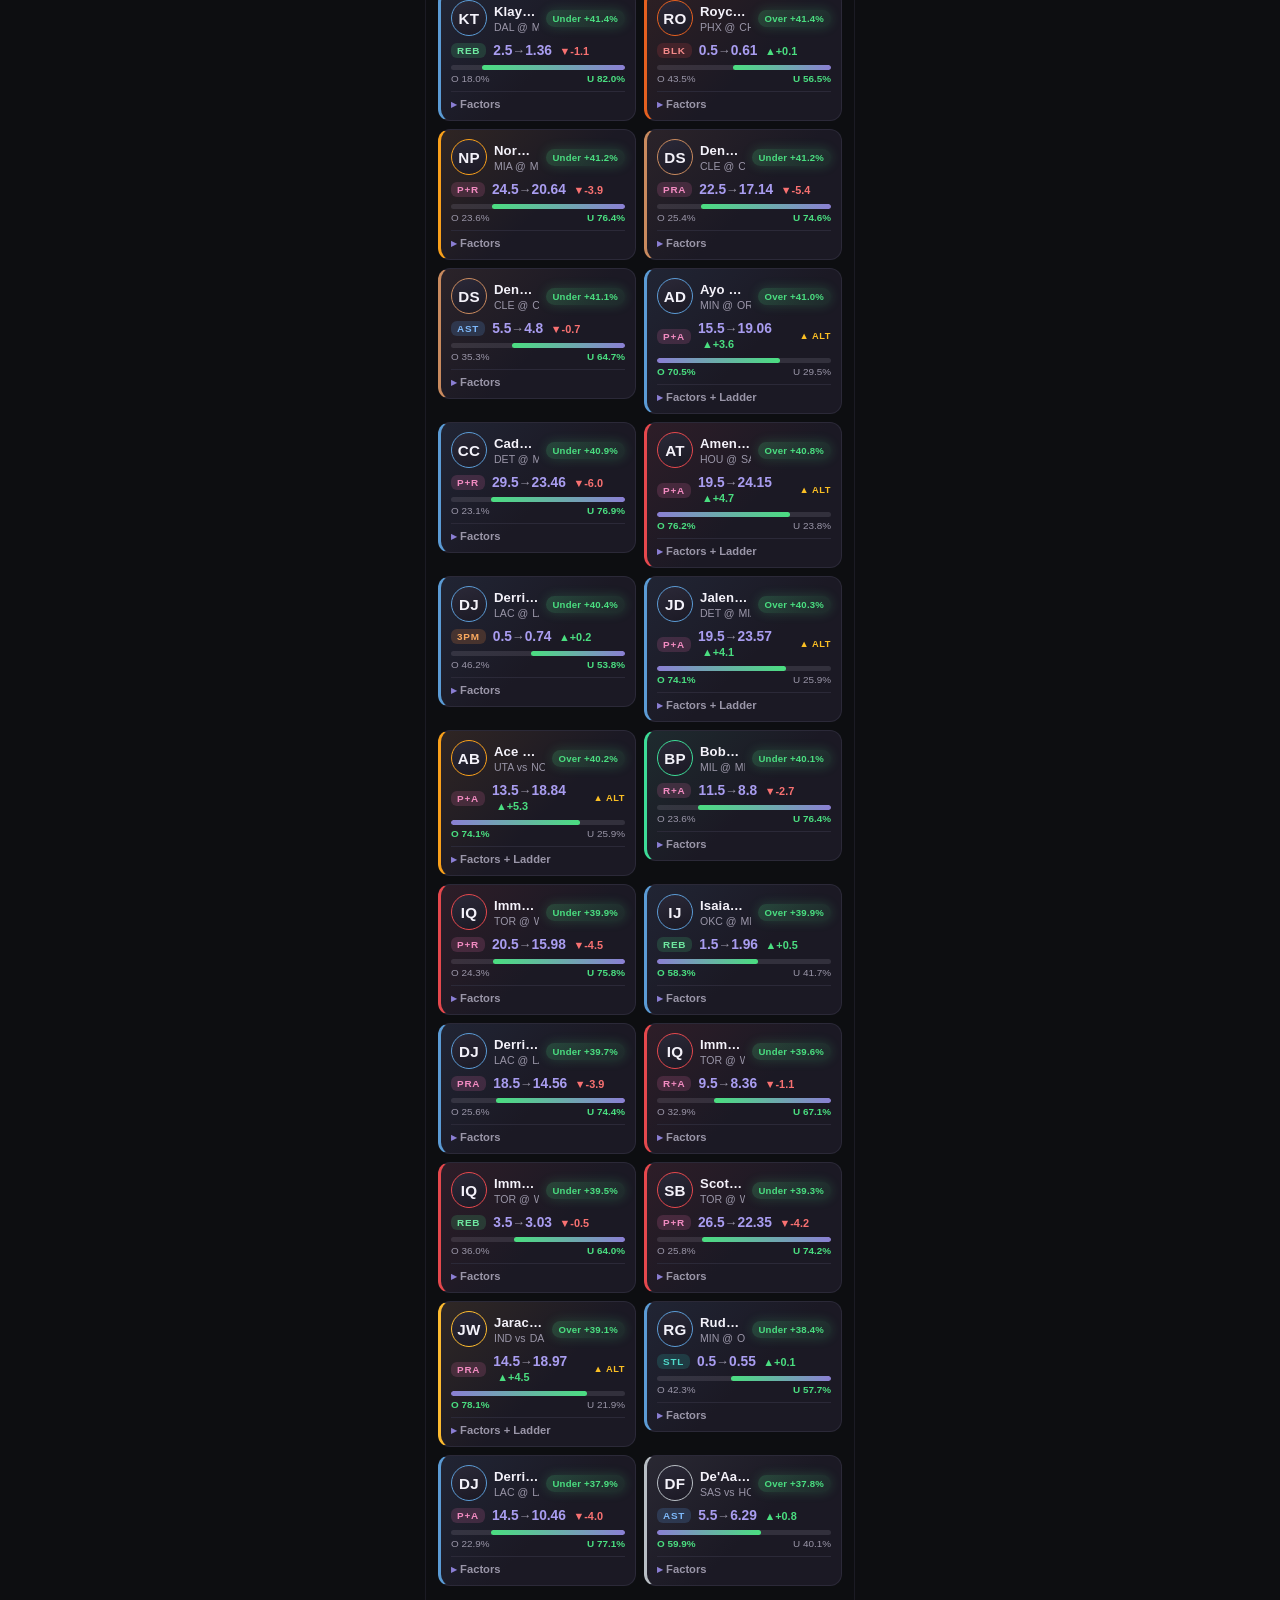
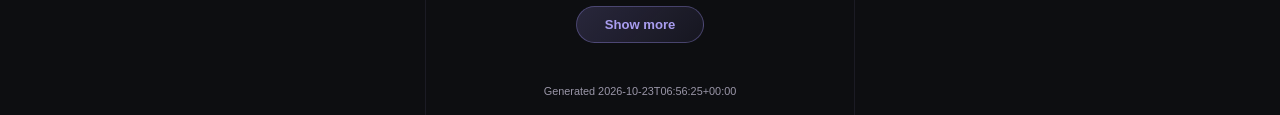
==== commit 0f634009: "Game picker dropdown + uniform card heights - Replaced the context bar with a game dropdown inside B" ====
--- a/site/index.html
+++ b/site/index.html
@@ -28,12 +28,15 @@
           <button data-view="games" class="view-tab">Games</button>
         </nav>
 
-        <div id="game-bar" class="game-bar" hidden>
-          <span id="game-title" class="game-title"></span>
-          <button id="game-clear" class="game-clear" aria-label="Clear game filter">✕</button>
-        </div>
-
         <div id="browse-controls" class="browse-controls">
+          <div class="game-picker" id="game-picker">
+            <button id="game-picker-btn" class="game-picker-btn" type="button">
+              <span id="game-picker-label">All games</span>
+              <span id="game-picker-clear" class="game-picker-clear" hidden>✕</span>
+              <span class="game-picker-caret">▾</span>
+            </button>
+            <div id="game-picker-list" class="game-picker-list" hidden></div>
+          </div>
           <div class="search-wrap">
             <span class="search-icon">⌕</span>
             <input
--- a/site/styles.css
+++ b/site/styles.css
@@ -180,39 +180,6 @@
   margin-top: 10px;
 }
 
-.game-bar {
-  display: flex;
-  align-items: center;
-  justify-content: space-between;
-  gap: 10px;
-  margin-top: 9px;
-  background: linear-gradient(
-    135deg,
-    rgba(139, 127, 212, 0.18),
-    rgba(139, 127, 212, 0.06)
-  );
-  border: 1px solid rgba(139, 127, 212, 0.35);
-  border-radius: 10px;
-  padding: 6px 10px;
-}
-
-.game-title {
-  font-size: 0.82rem;
-  font-weight: 800;
-  letter-spacing: 0.05em;
-}
-
-.game-clear {
-  background: rgba(255, 255, 255, 0.08);
-  color: var(--text-primary);
-  border: none;
-  border-radius: 999px;
-  width: 22px;
-  height: 22px;
-  font-size: 0.7rem;
-  cursor: pointer;
-  flex-shrink: 0;
-}
 
 .digest-sort {
   display: flex;
@@ -669,25 +636,6 @@
 
 .prob-labels .favored { color: var(--edge-positive); font-weight: 700; }
 
-.milestone-flag {
-  display: inline-flex;
-  align-items: center;
-  gap: 5px;
-  margin-top: 7px;
-  padding: 3px 8px;
-  border-radius: 999px;
-  font-size: 0.7rem;
-  font-weight: 800;
-  letter-spacing: 0.06em;
-  color: var(--edge-neutral);
-  background: rgba(251, 191, 36, 0.12);
-  border: 1px solid rgba(251, 191, 36, 0.3);
-}
-
-.milestone-flag::before {
-  content: "▲";
-  font-size: 0.6rem;
-}
 
 /* --- expandable trays --- */
 details.tray {
@@ -918,3 +866,109 @@
   font-size: 0.52rem;
   padding: 3px 8px;
 }
+
+/* --- game picker dropdown --- */
+.game-picker {
+  position: relative;
+  margin-bottom: 9px;
+}
+
+.game-picker-btn {
+  display: flex;
+  align-items: center;
+  gap: 8px;
+  width: 100%;
+  background: var(--bg-card);
+  border: 1px solid var(--border);
+  border-radius: 12px;
+  color: var(--text-primary);
+  font-size: 0.82rem;
+  font-weight: 700;
+  padding: 9px 12px;
+  cursor: pointer;
+  transition: border-color 0.15s ease;
+}
+
+.game-picker-btn:active {
+  border-color: var(--accent);
+}
+
+#game-picker-label {
+  flex: 1;
+  text-align: left;
+}
+
+.game-picker-caret {
+  color: var(--text-muted);
+  font-size: 0.7rem;
+}
+
+.game-picker-clear {
+  display: inline-flex;
+  align-items: center;
+  justify-content: center;
+  width: 20px;
+  height: 20px;
+  border-radius: 999px;
+  background: rgba(255, 255, 255, 0.1);
+  color: var(--text-primary);
+  font-size: 0.62rem;
+}
+
+.game-picker-list {
+  position: absolute;
+  top: calc(100% + 6px);
+  left: 0;
+  right: 0;
+  z-index: 30;
+  background: #1c1a26;
+  border: 1px solid var(--border);
+  border-radius: 12px;
+  padding: 5px;
+  max-height: 320px;
+  overflow-y: auto;
+  box-shadow: 0 14px 40px rgba(0, 0, 0, 0.55);
+}
+
+.game-option {
+  display: flex;
+  align-items: center;
+  justify-content: space-between;
+  gap: 8px;
+  width: 100%;
+  text-align: left;
+  background: transparent;
+  border: none;
+  border-radius: 8px;
+  color: var(--text-primary);
+  font-size: 0.82rem;
+  padding: 8px 9px;
+  cursor: pointer;
+}
+
+.game-option:active,
+.game-option.active {
+  background: rgba(139, 127, 212, 0.18);
+}
+
+.game-option .game-teams img {
+  width: 20px;
+  height: 20px;
+}
+
+/* --- compact milestone badge + tray label --- */
+.ms-badge {
+  font-size: 0.58rem;
+  font-weight: 800;
+  letter-spacing: 0.06em;
+  color: var(--edge-neutral);
+  white-space: nowrap;
+}
+
+.tray-label {
+  margin-top: 8px;
+  font-size: 0.6rem;
+  font-weight: 800;
+  letter-spacing: 0.12em;
+  color: var(--text-muted);
+}
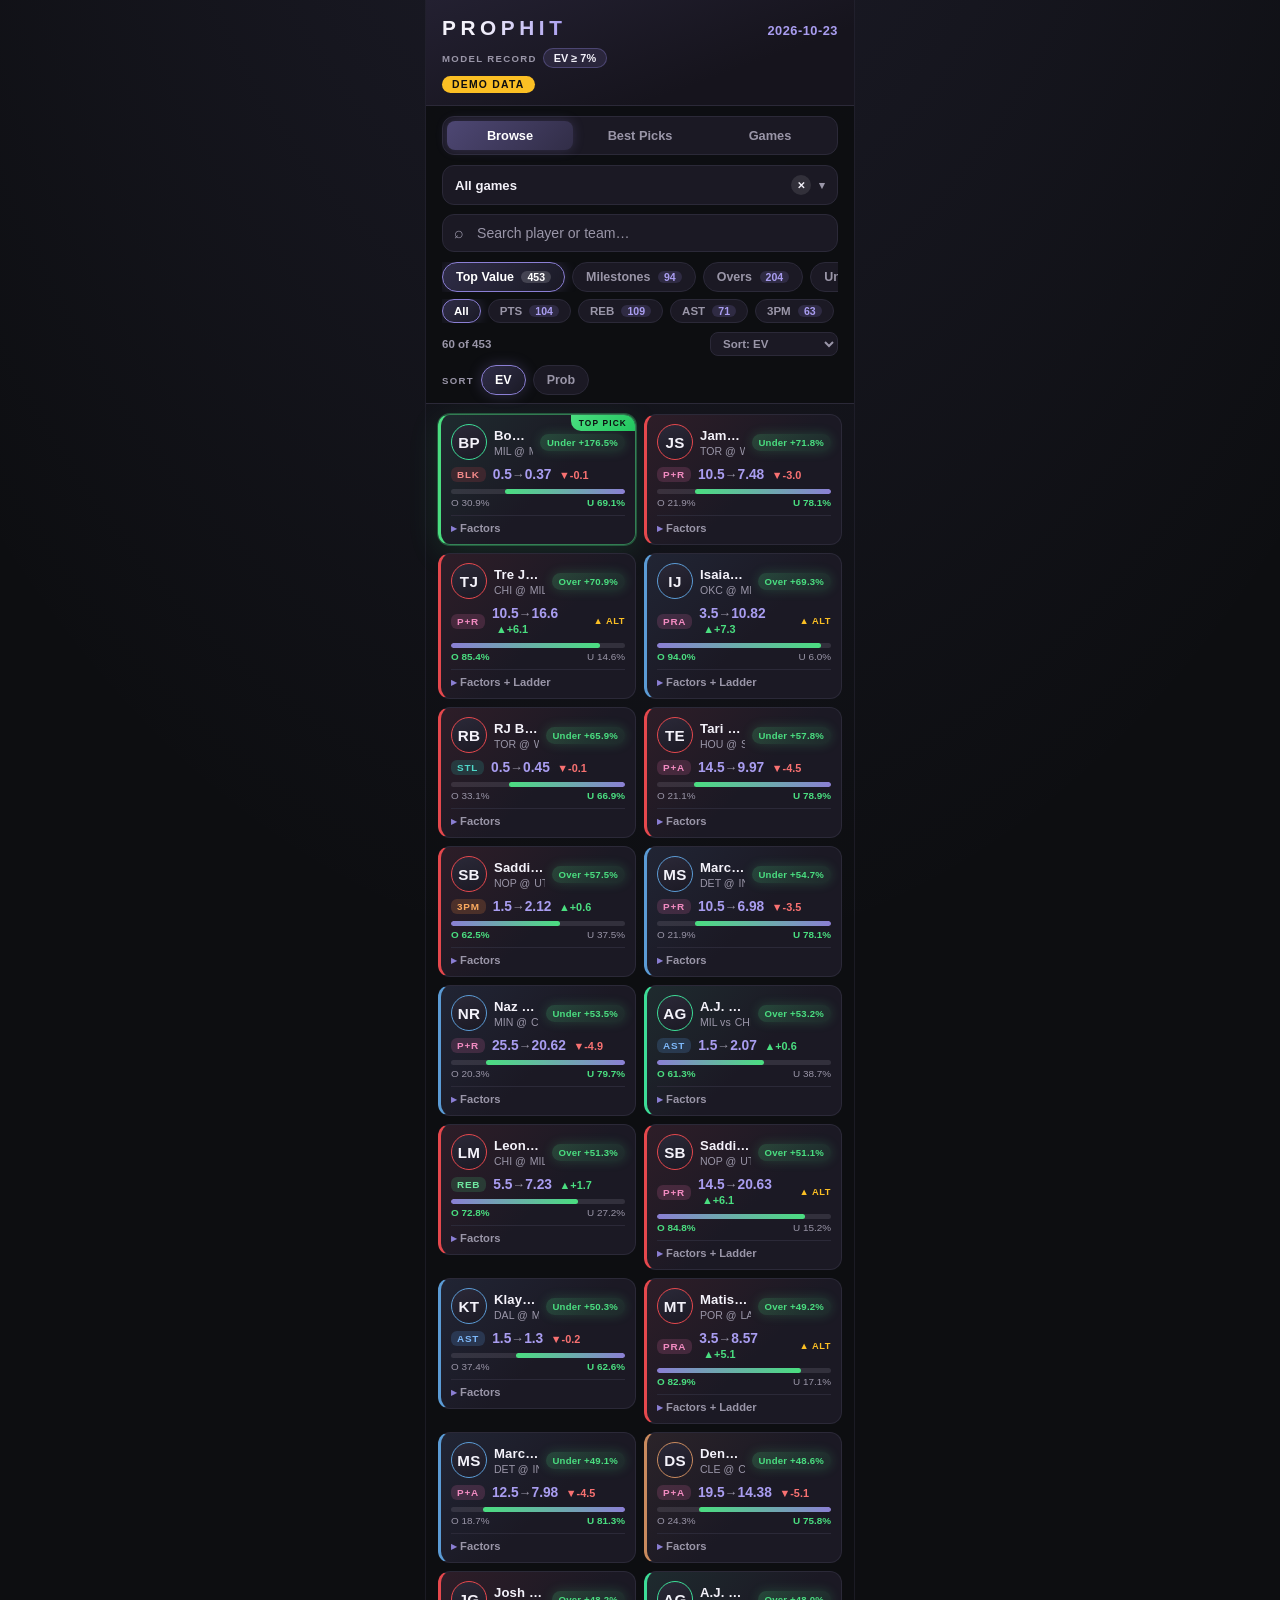
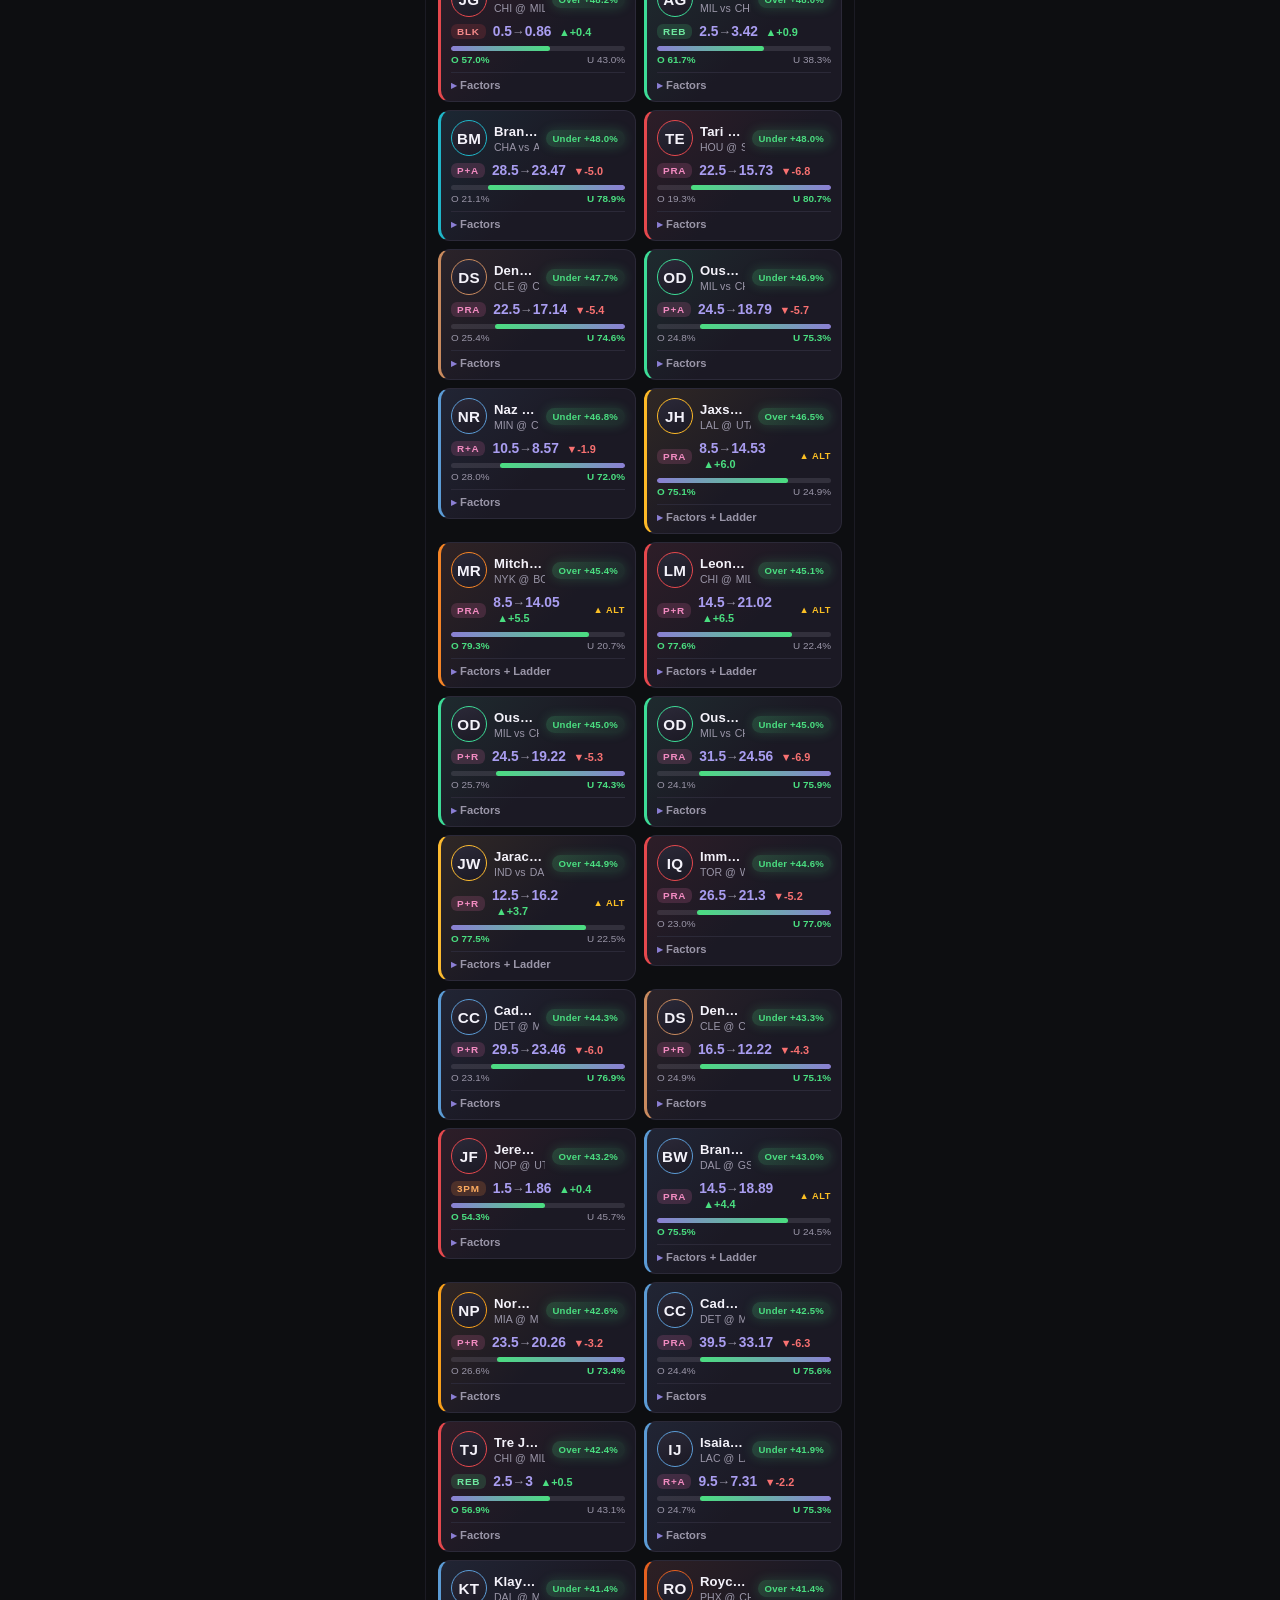
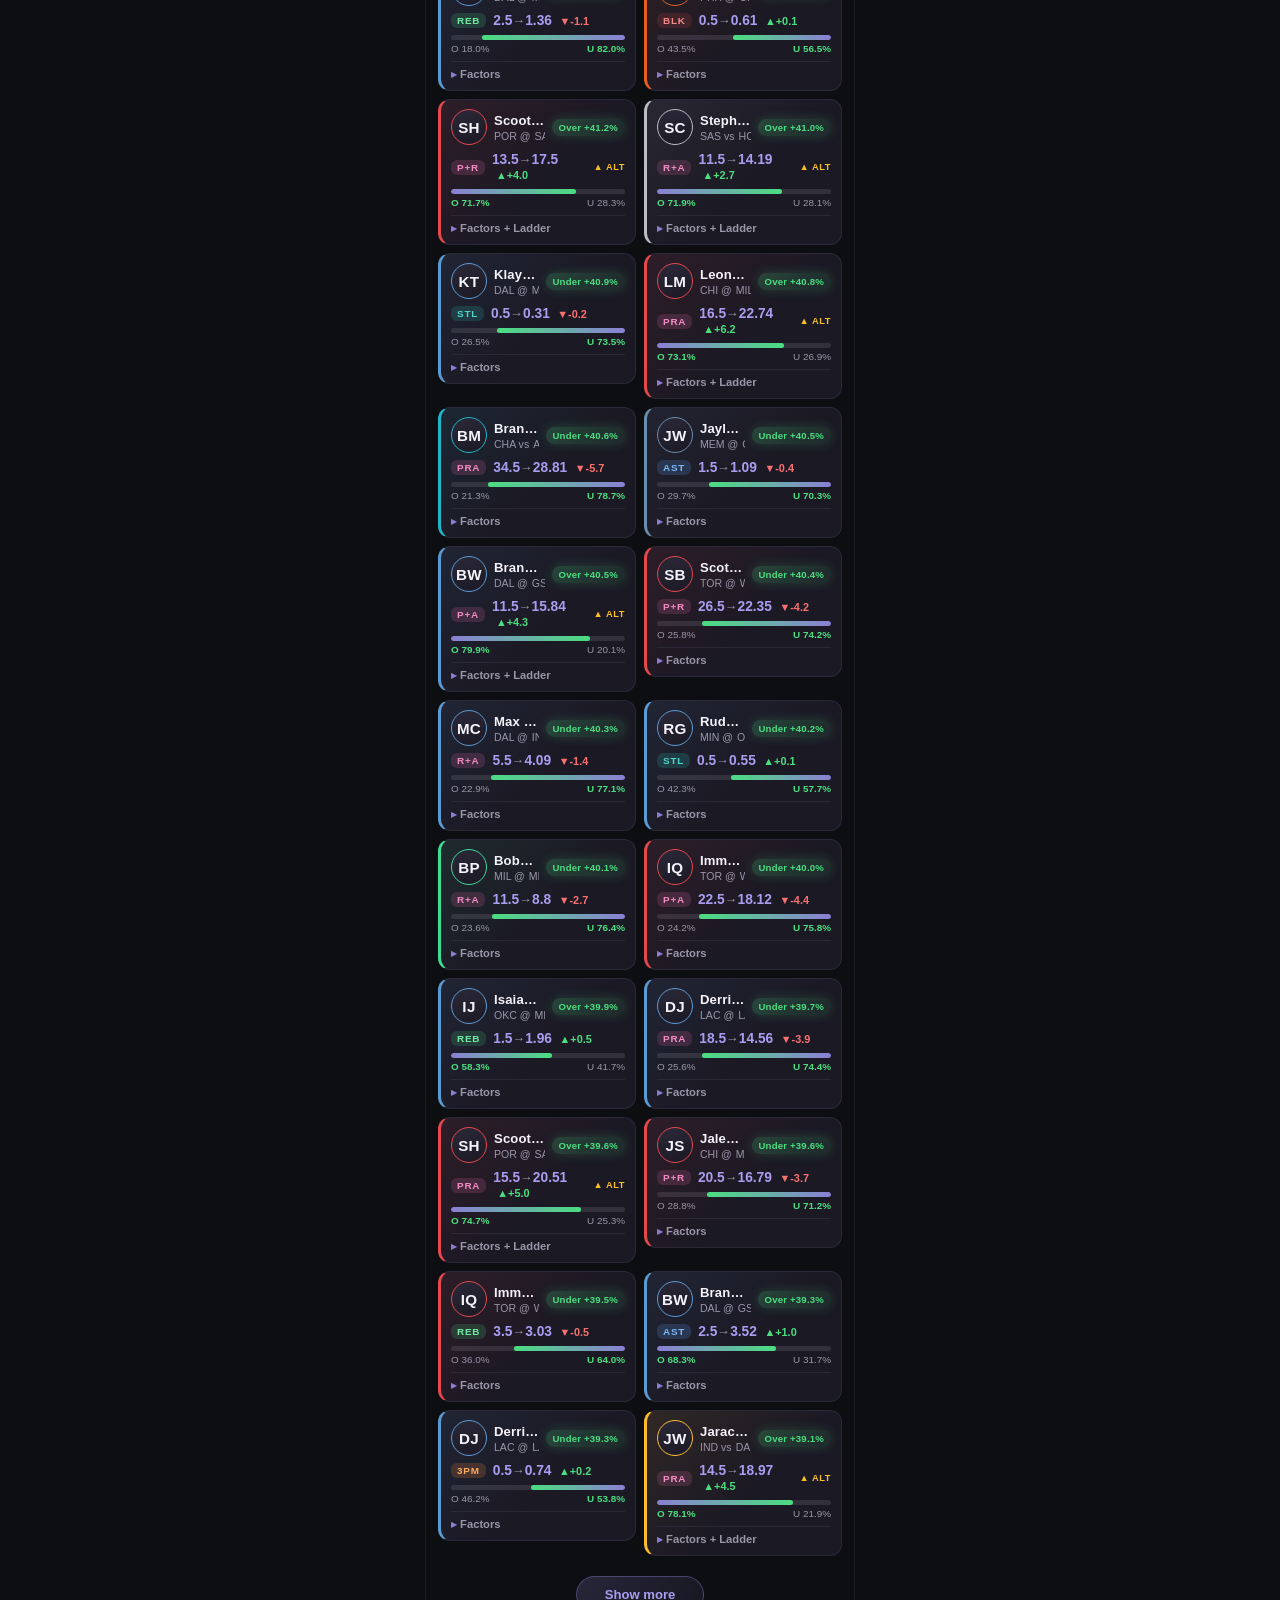
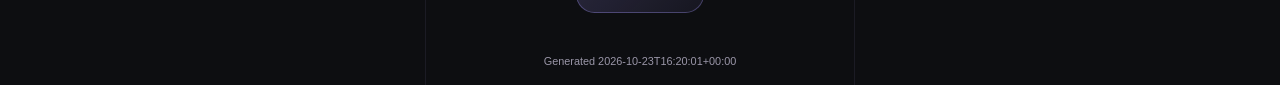
==== commit d9e7c6dc: "Cache-bust slate fetch + no-cache meta The live slate was already real (demo: null) — users were see" ====
--- a/site/index.html
+++ b/site/index.html
@@ -7,6 +7,8 @@
       content="width=device-width, initial-scale=1.0, viewport-fit=cover"
     />
     <meta name="theme-color" content="#0d0e11" />
+    <meta http-equiv="Cache-Control" content="no-cache, must-revalidate" />
+    <meta http-equiv="Expires" content="0" />
     <title>Prophit — Daily NBA Prop Slate</title>
     <link rel="stylesheet" href="styles.css" />
   </head>
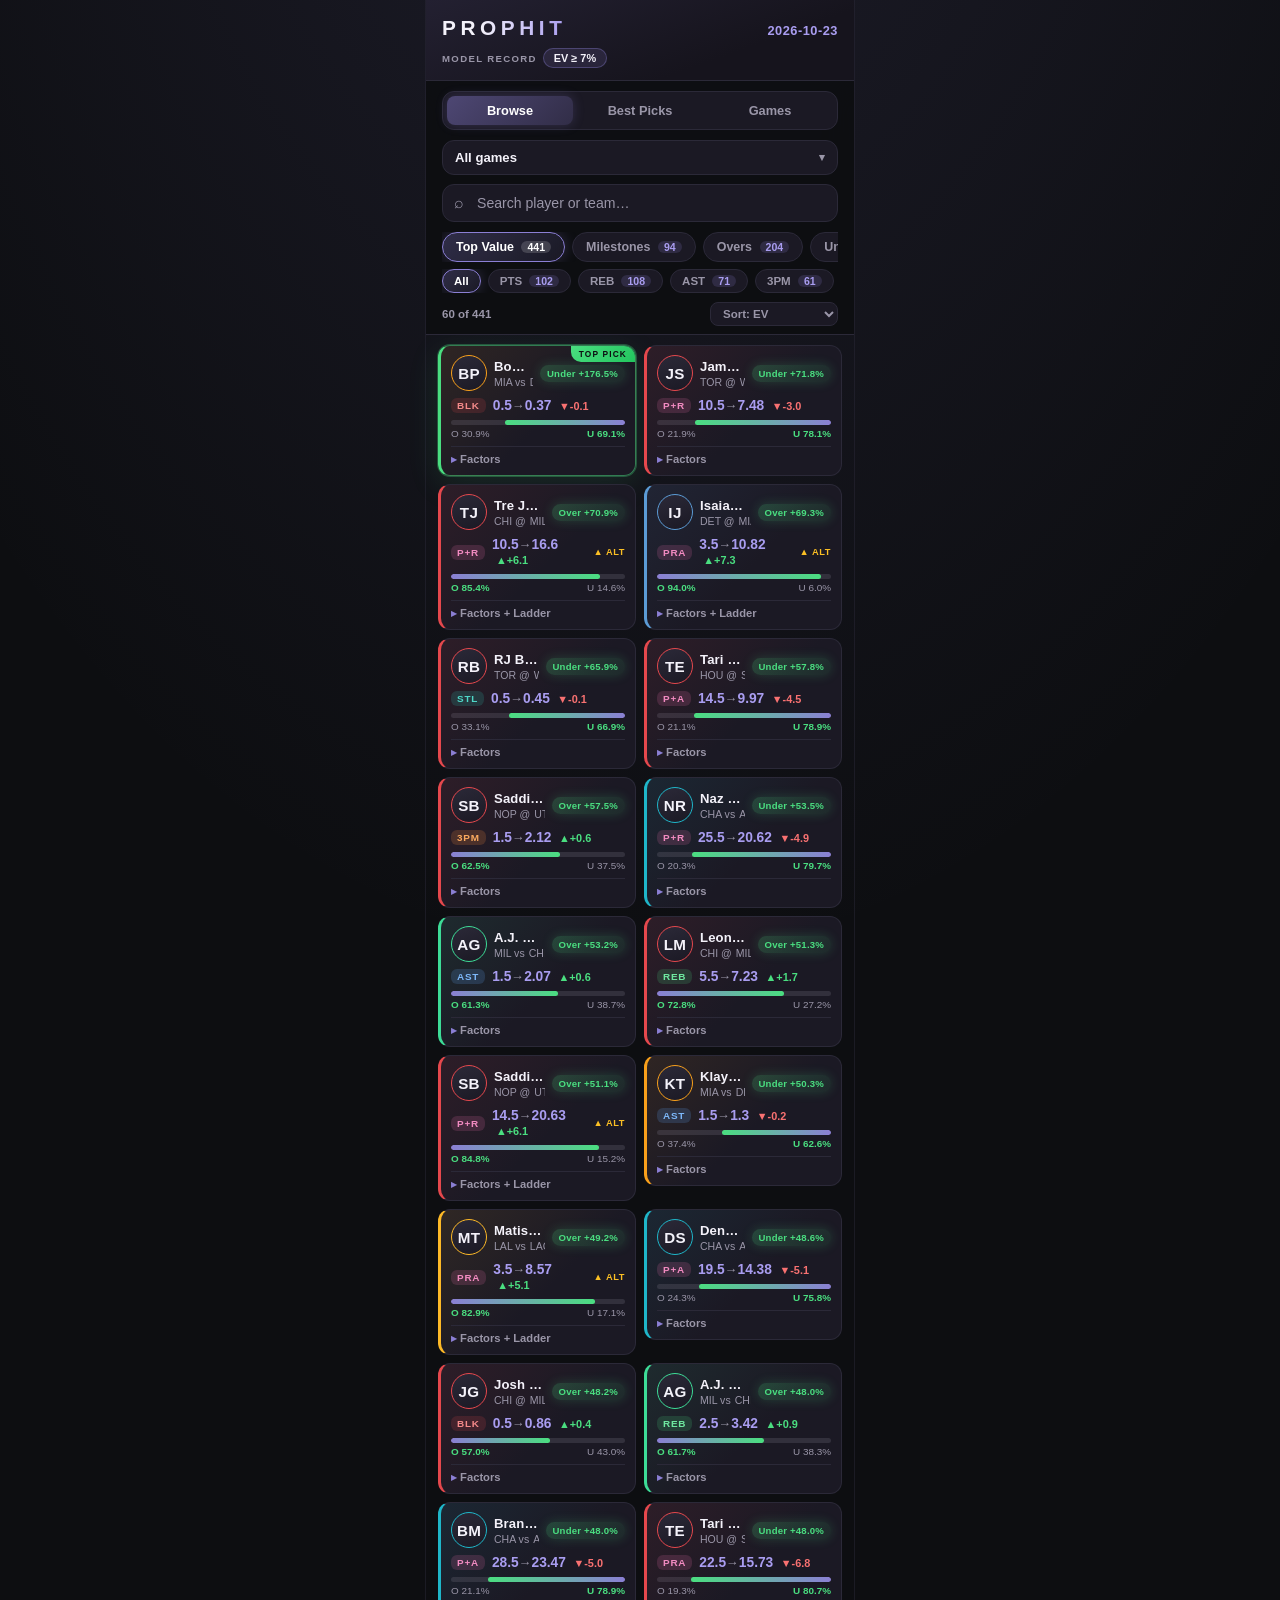
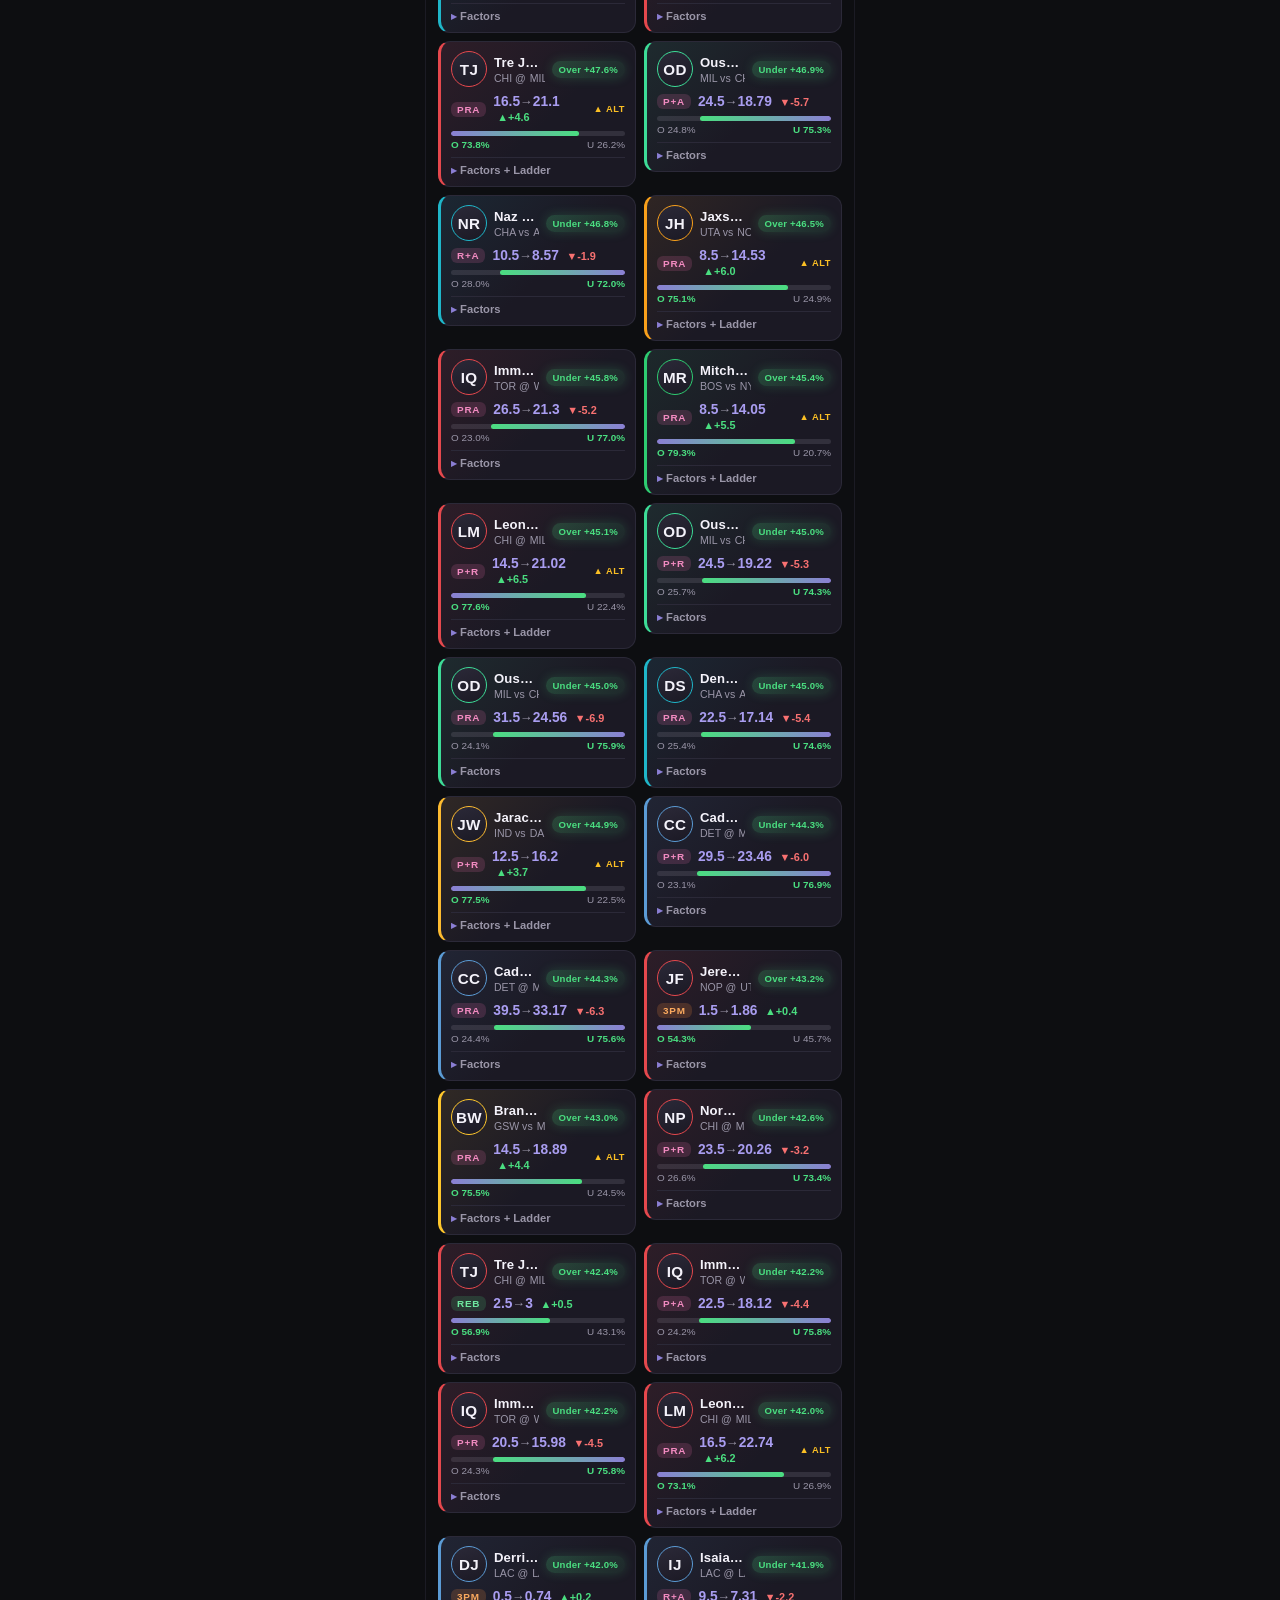
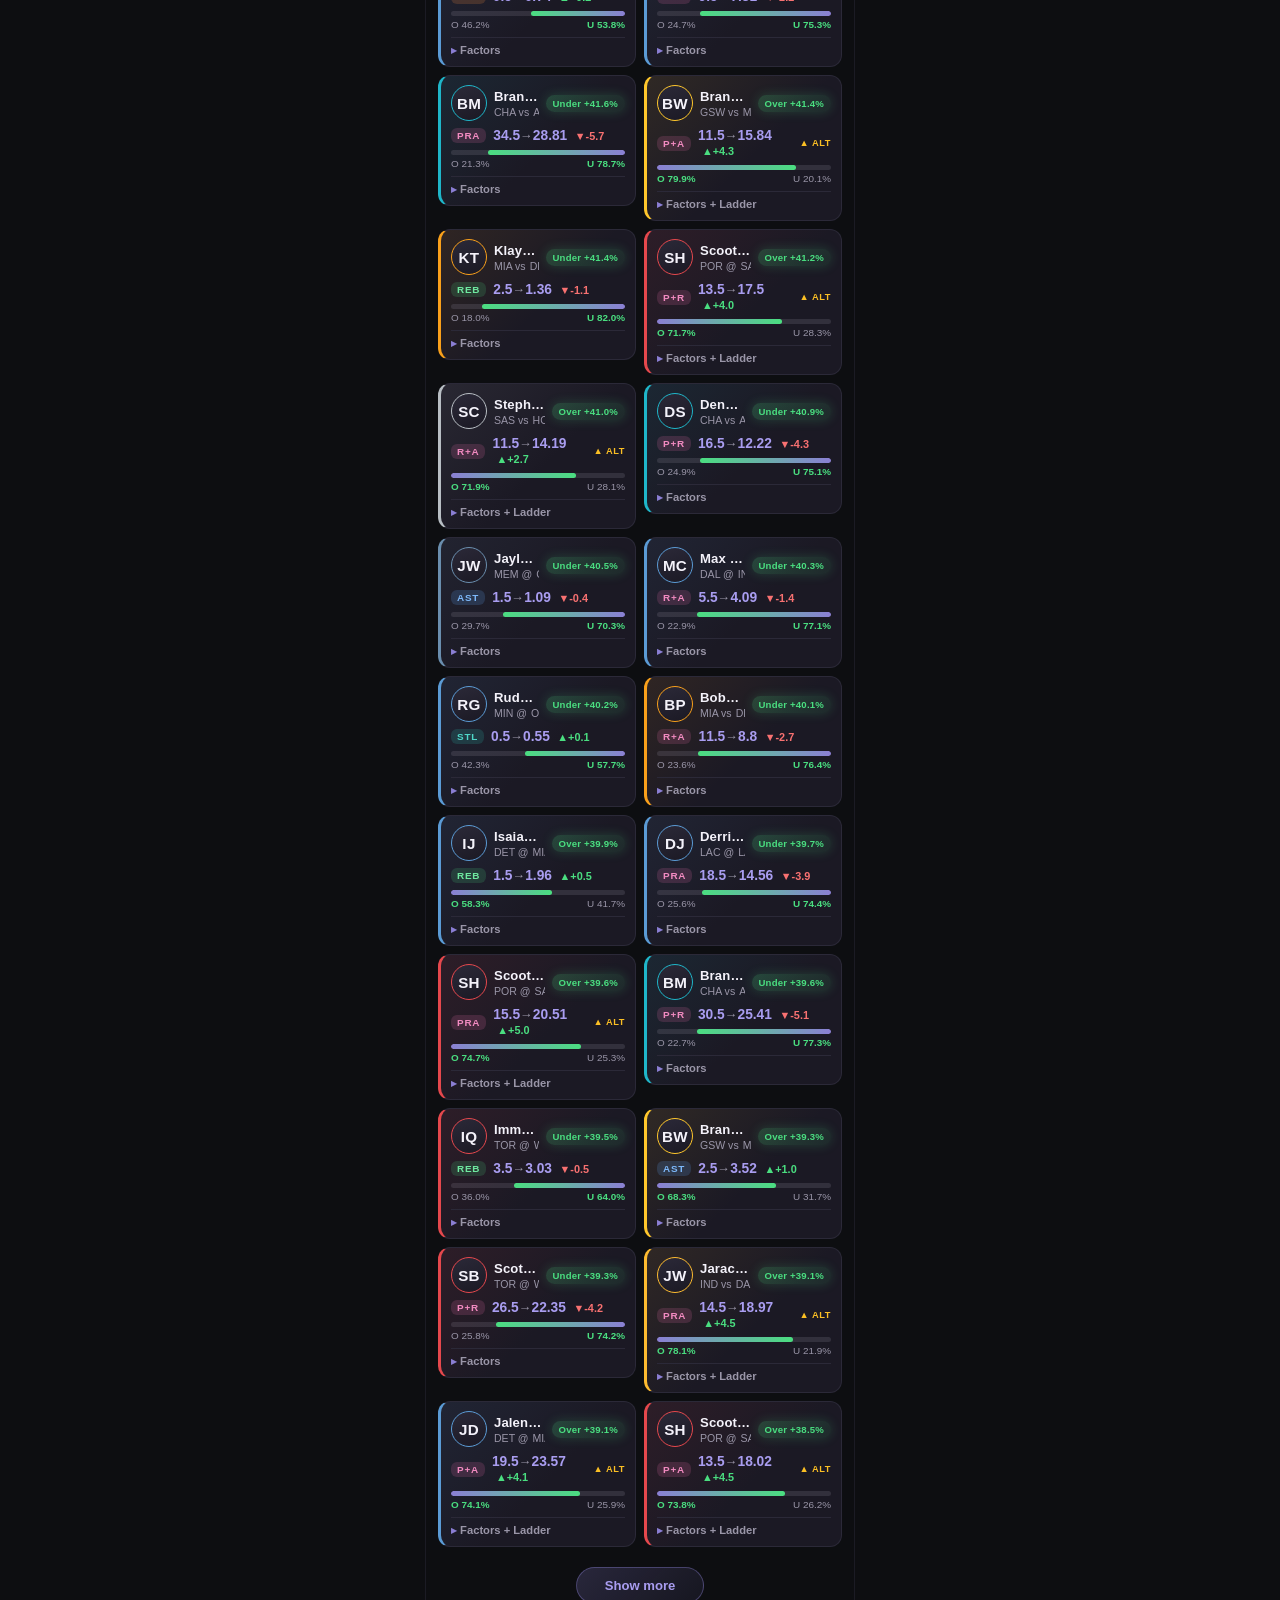
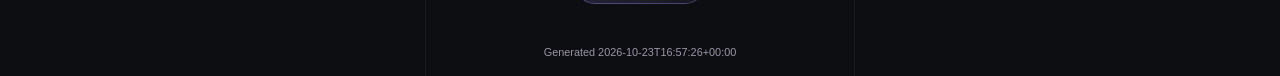
==== commit a26864f9: "Fix false demo badge and incorrect daily game matchups The rendered demo badge remained visible beca" ====
--- a/site/index.html
+++ b/site/index.html
@@ -7,10 +7,8 @@
       content="width=device-width, initial-scale=1.0, viewport-fit=cover"
     />
     <meta name="theme-color" content="#0d0e11" />
-    <meta http-equiv="Cache-Control" content="no-cache, must-revalidate" />
-    <meta http-equiv="Expires" content="0" />
     <title>Prophit — Daily NBA Prop Slate</title>
-    <link rel="stylesheet" href="styles.css" />
+    <link rel="stylesheet" href="styles.css?v=matchup-2" />
   </head>
   <body>
     <div class="app">
@@ -83,6 +81,6 @@
       </footer>
     </div>
 
-    <script src="app.js"></script>
+    <script src="app.js?v=matchup-2"></script>
   </body>
 </html>
--- a/site/styles.css
+++ b/site/styles.css
@@ -1,4 +1,8 @@
 /* Prophit design system — charcoal/plum, mobile-first (SRD 7.1) */
+[hidden] {
+  display: none !important;
+}
+
 :root {
   --bg-base: #0d0e11;
   --bg-raised: #1c1a24;
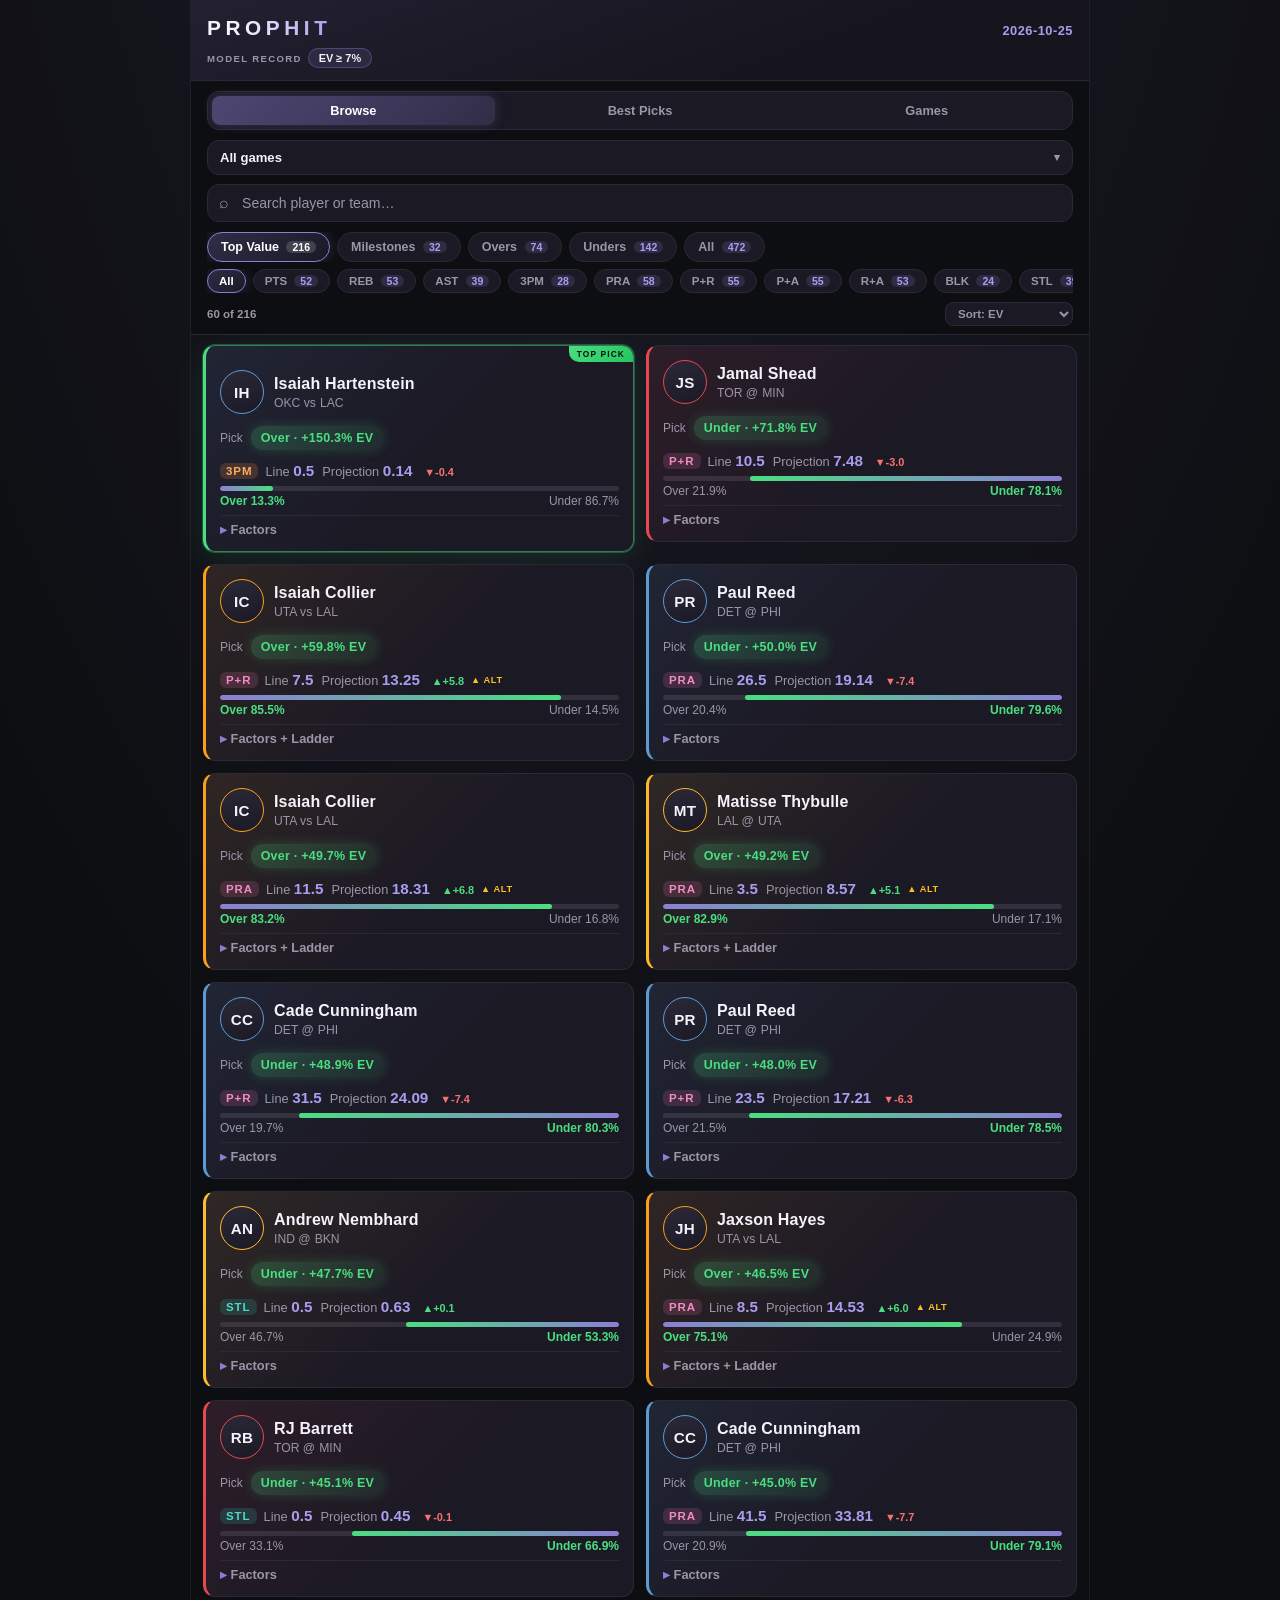
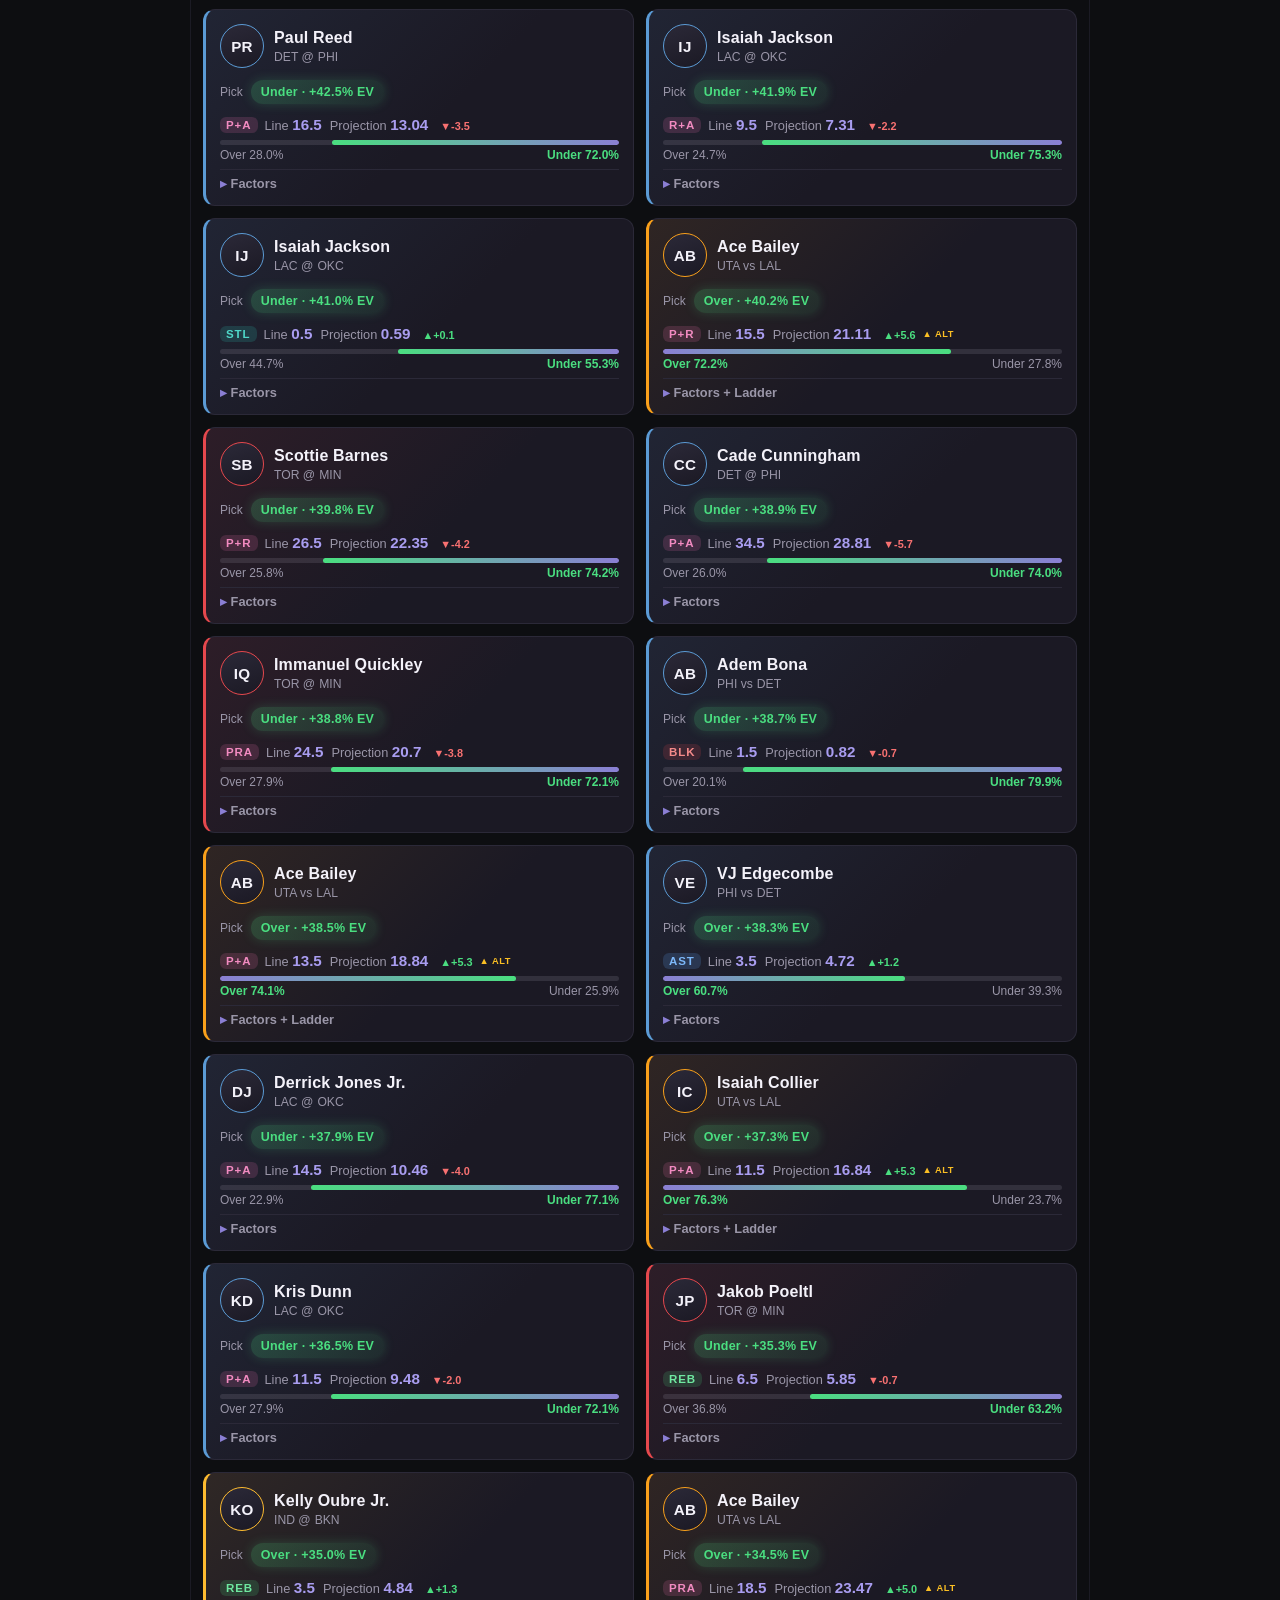
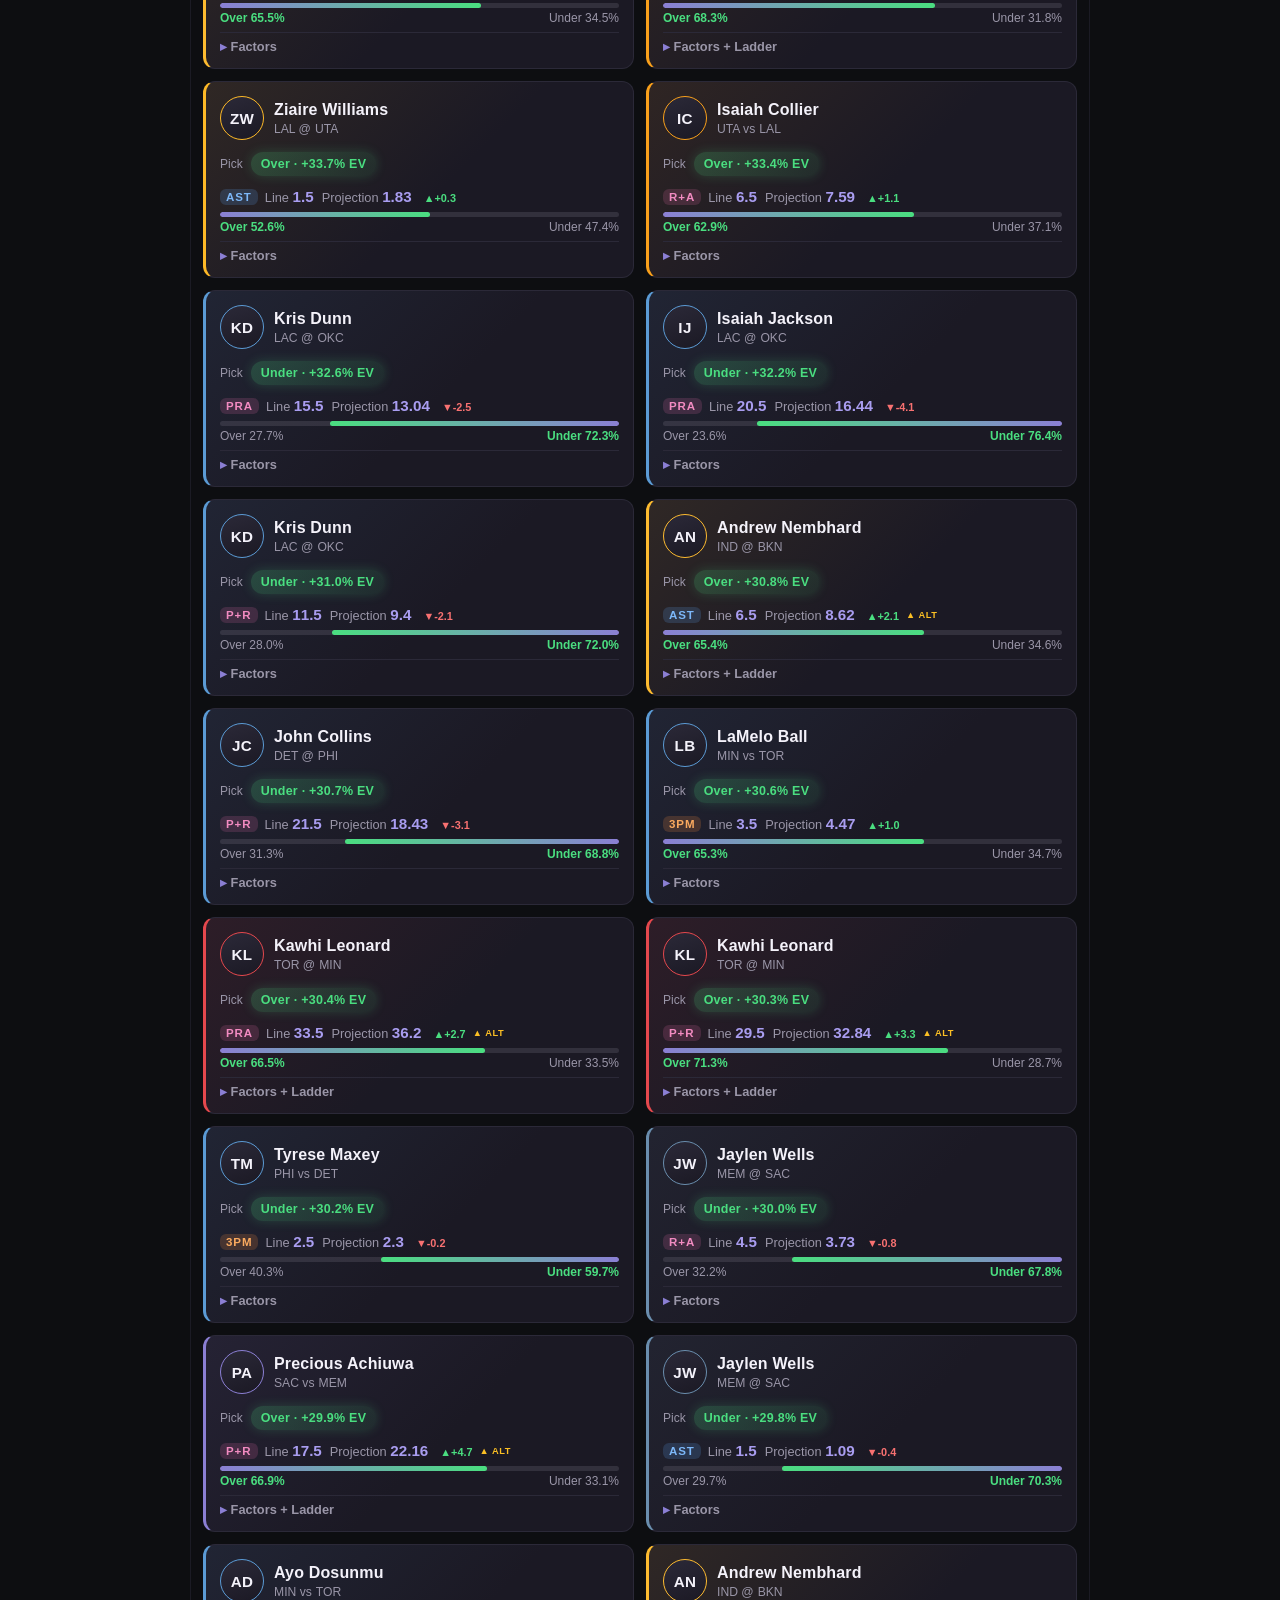
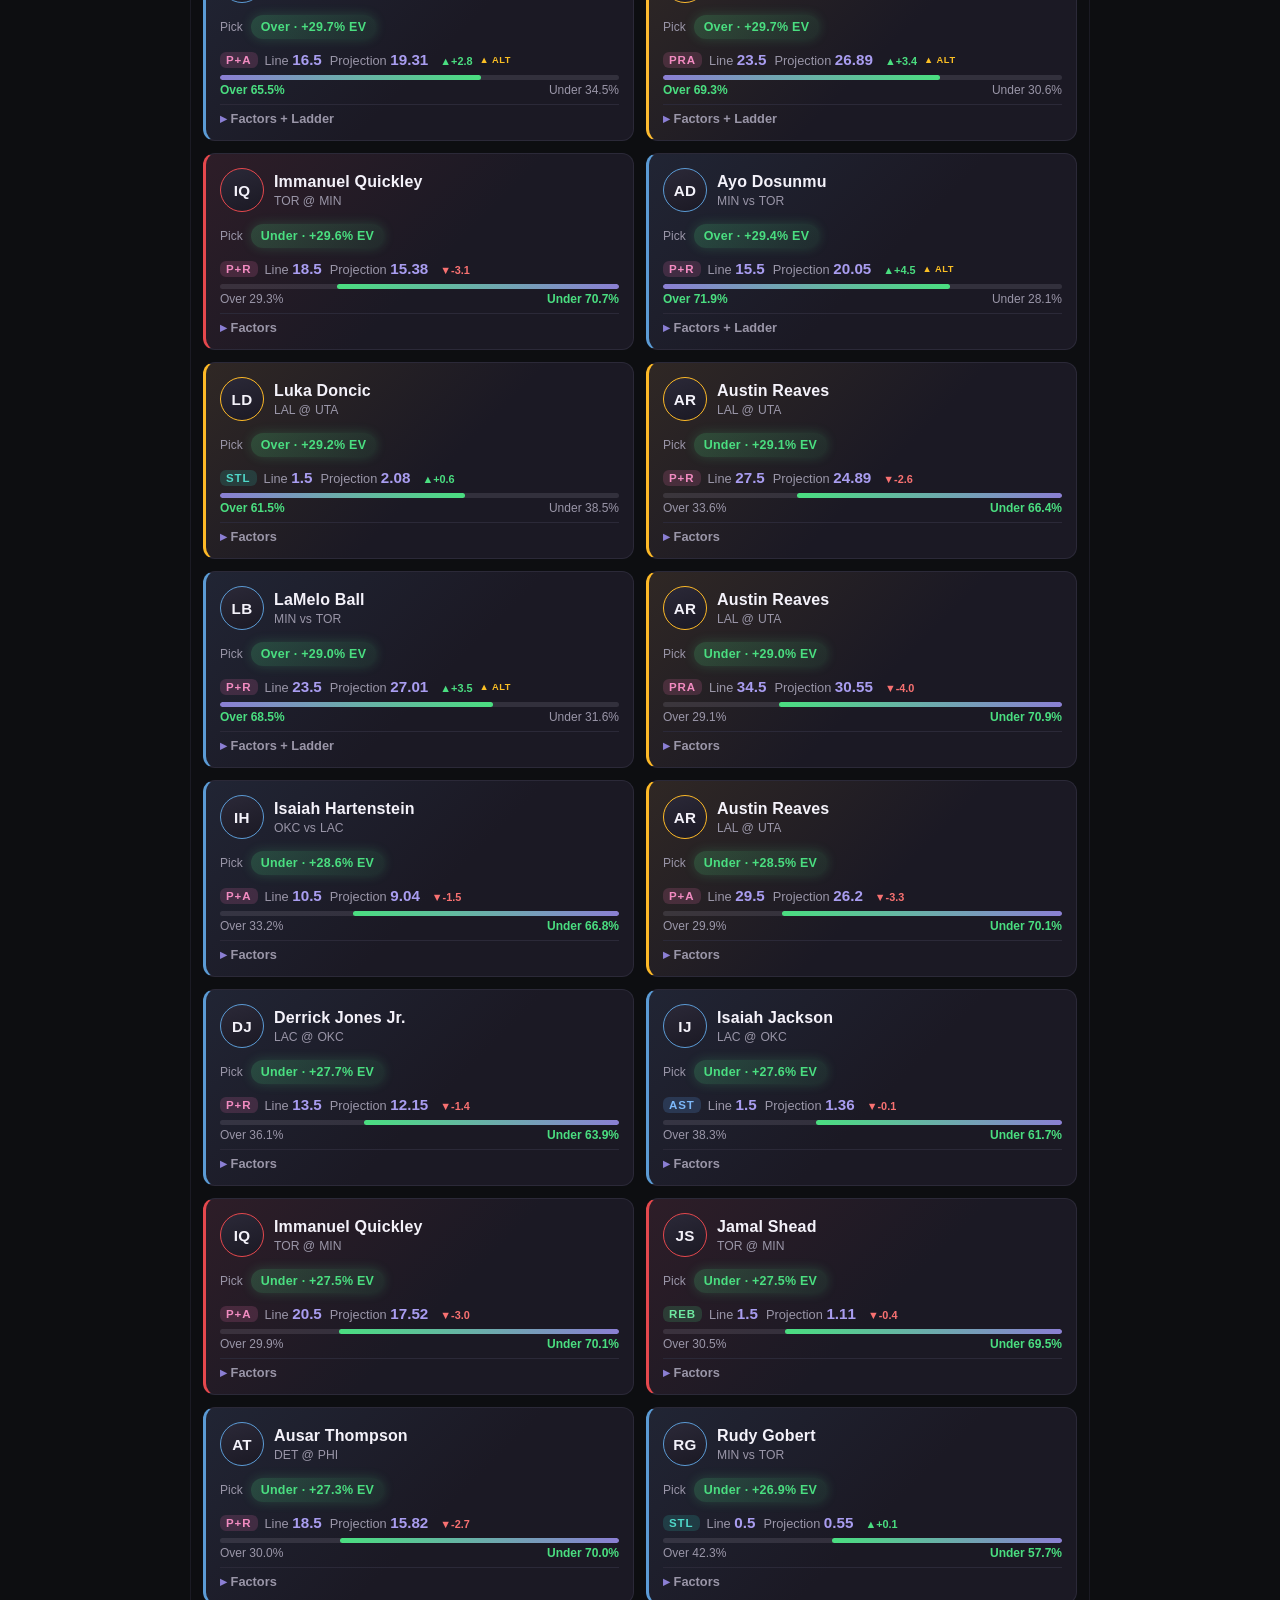
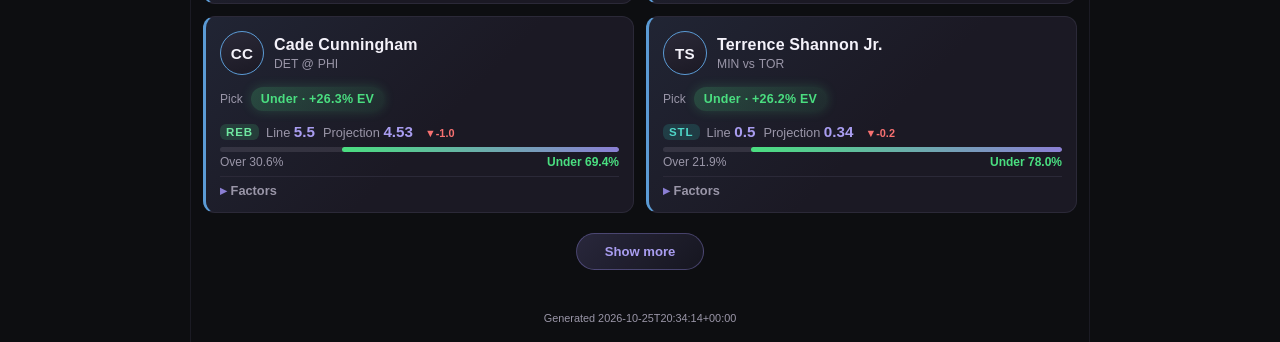
==== commit 2ccf532f: "Fix pick probabilities and improve mobile Browse cards" ====
--- a/site/index.html
+++ b/site/index.html
@@ -8,7 +8,7 @@
     />
     <meta name="theme-color" content="#0d0e11" />
     <title>Prophit — Daily NBA Prop Slate</title>
-    <link rel="stylesheet" href="styles.css?v=matchup-2" />
+    <link rel="stylesheet" href="styles.css?v=picks-3" />
   </head>
   <body>
     <div class="app">
@@ -69,6 +69,7 @@
           <button data-dsort="ev" class="tab active">EV</button>
           <button data-dsort="prob" class="tab">Prob</button>
         </div>
+        <p id="digest-note" class="digest-note" hidden>0.5 lines are excluded from Best Picks. Find them in Browse.</p>
       </div>
 
       <main id="plays" class="plays" aria-live="polite"></main>
@@ -81,6 +82,6 @@
       </footer>
     </div>
 
-    <script src="app.js?v=matchup-2"></script>
+    <script src="app.js?v=picks-3"></script>
   </body>
 </html>
--- a/site/styles.css
+++ b/site/styles.css
@@ -200,6 +200,13 @@
   color: var(--text-muted);
 }
 
+.digest-note {
+  margin-top: 8px;
+  font-size: 0.72rem;
+  line-height: 1.4;
+  color: var(--text-muted);
+}
+
 .search-wrap {
   position: relative;
   margin-bottom: 10px;
@@ -410,14 +417,24 @@
 .plays {
   padding: 10px 12px 20px;
   display: grid;
-  grid-template-columns: 1fr 1fr;
-  gap: 8px;
+  grid-template-columns: minmax(0, 1fr);
+  gap: 12px;
   align-items: start;
 }
 
 .plays.cols3 {
   grid-template-columns: 1fr 1fr 1fr;
   gap: 7px;
+}
+
+@media (min-width: 700px) {
+  .app {
+    max-width: 900px;
+  }
+
+  .plays.cols2 {
+    grid-template-columns: repeat(2, minmax(0, 1fr));
+  }
 }
 
 .game-card,
@@ -436,11 +453,12 @@
   border: 1px solid var(--border);
   border-left: 3px solid var(--team);
   border-radius: 12px;
-  padding: 9px 10px;
+  padding: 14px;
   overflow: hidden;
 }
 
 .play-card.featured {
+  padding-top: 24px;
   border-color: rgba(74, 222, 128, 0.5);
   border-left-color: var(--edge-positive);
   box-shadow:
@@ -464,13 +482,28 @@
 .card-top {
   display: flex;
   align-items: center;
-  gap: 7px;
+  gap: 10px;
+}
+
+.card-recommendation {
+  display: flex;
+  flex-wrap: wrap;
+  align-items: center;
+  gap: 8px;
+  margin-top: 12px;
+  color: var(--text-muted);
+  font-size: 0.75rem;
+}
+
+.card-recommendation .chip {
+  font-size: 0.78rem;
+  padding: 5px 10px;
 }
 
 .avatar {
   position: relative;
-  width: 36px;
-  height: 36px;
+  width: 44px;
+  height: 44px;
   border-radius: 50%;
   flex-shrink: 0;
   background: linear-gradient(160deg, #2b2938, #1b1924);
@@ -514,11 +547,10 @@
 
 .player-name {
   font-weight: 700;
-  font-size: 0.82rem;
+  font-size: 1rem;
   letter-spacing: 0.01em;
-  white-space: nowrap;
-  overflow: hidden;
-  text-overflow: ellipsis;
+  overflow-wrap: anywhere;
+  line-height: 1.3;
 }
 
 .player-meta {
@@ -526,10 +558,9 @@
   align-items: center;
   gap: 4px;
   color: var(--text-muted);
-  font-size: 0.66rem;
+  font-size: 0.76rem;
   margin-top: 2px;
-  white-space: nowrap;
-  overflow: hidden;
+  flex-wrap: wrap;
 }
 
 .player-meta img {
@@ -566,15 +597,16 @@
 /* --- stat line --- */
 .stat-row {
   display: flex;
+  flex-wrap: wrap;
   align-items: center;
   gap: 7px;
-  margin-top: 7px;
+  margin-top: 12px;
 }
 
 .stat-badge {
   border-radius: 6px;
   padding: 2px 6px;
-  font-size: 0.62rem;
+  font-size: 0.72rem;
   font-weight: 800;
   letter-spacing: 0.08em;
 }
@@ -591,13 +623,17 @@
 .stat-badge.tov { background: rgba(154, 150, 168, 0.16); color: #b6b2c2; }
 
 .line-model {
+  display: flex;
+  flex-wrap: wrap;
+  align-items: baseline;
+  gap: 8px;
   font-size: 0.8rem;
   color: var(--text-muted);
 }
 
 .line-model b {
   color: var(--accent-bright);
-  font-size: 0.86rem;
+  font-size: 0.95rem;
 }
 
 .edge-arrow {
@@ -634,7 +670,7 @@
   display: flex;
   justify-content: space-between;
   margin-top: 3px;
-  font-size: 0.62rem;
+  font-size: 0.75rem;
   color: var(--text-muted);
 }
 
@@ -651,7 +687,7 @@
 details.tray summary {
   cursor: pointer;
   color: var(--text-muted);
-  font-size: 0.7rem;
+  font-size: 0.8rem;
   font-weight: 600;
   list-style: none;
 }
